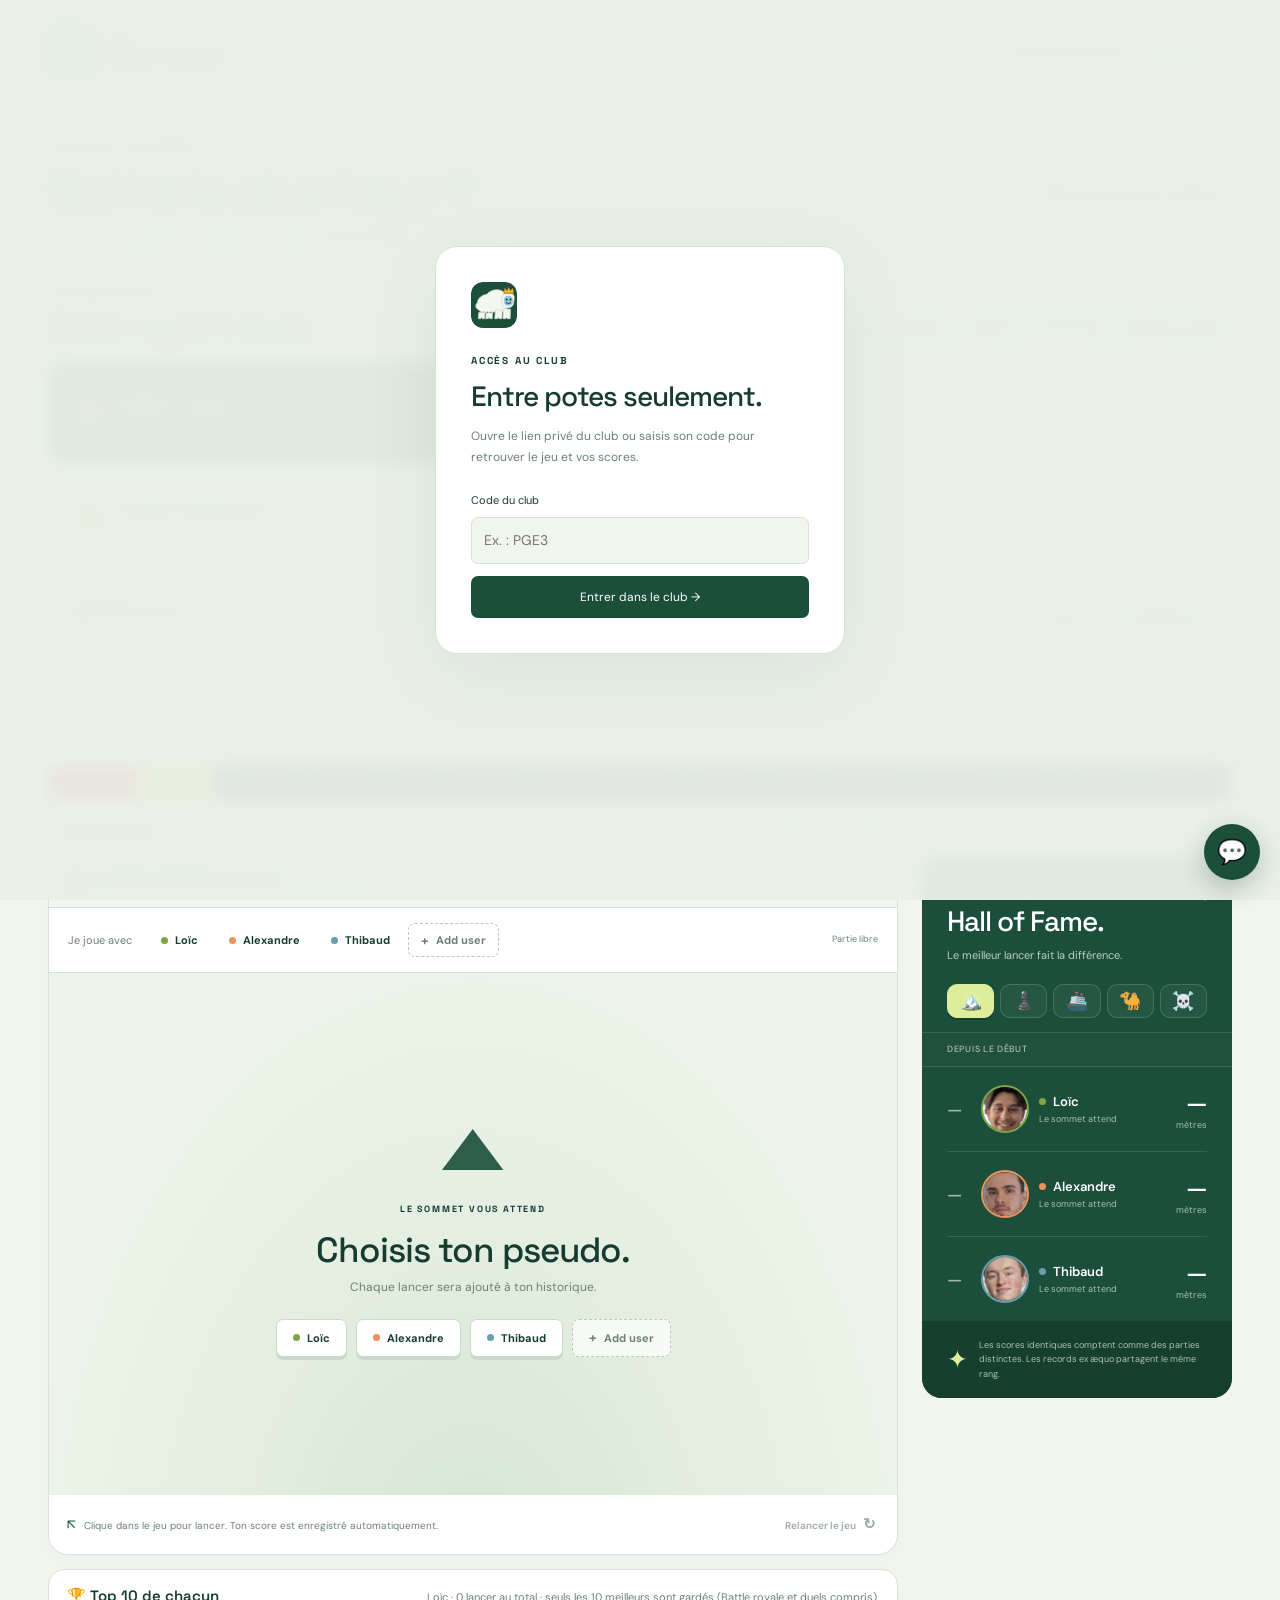
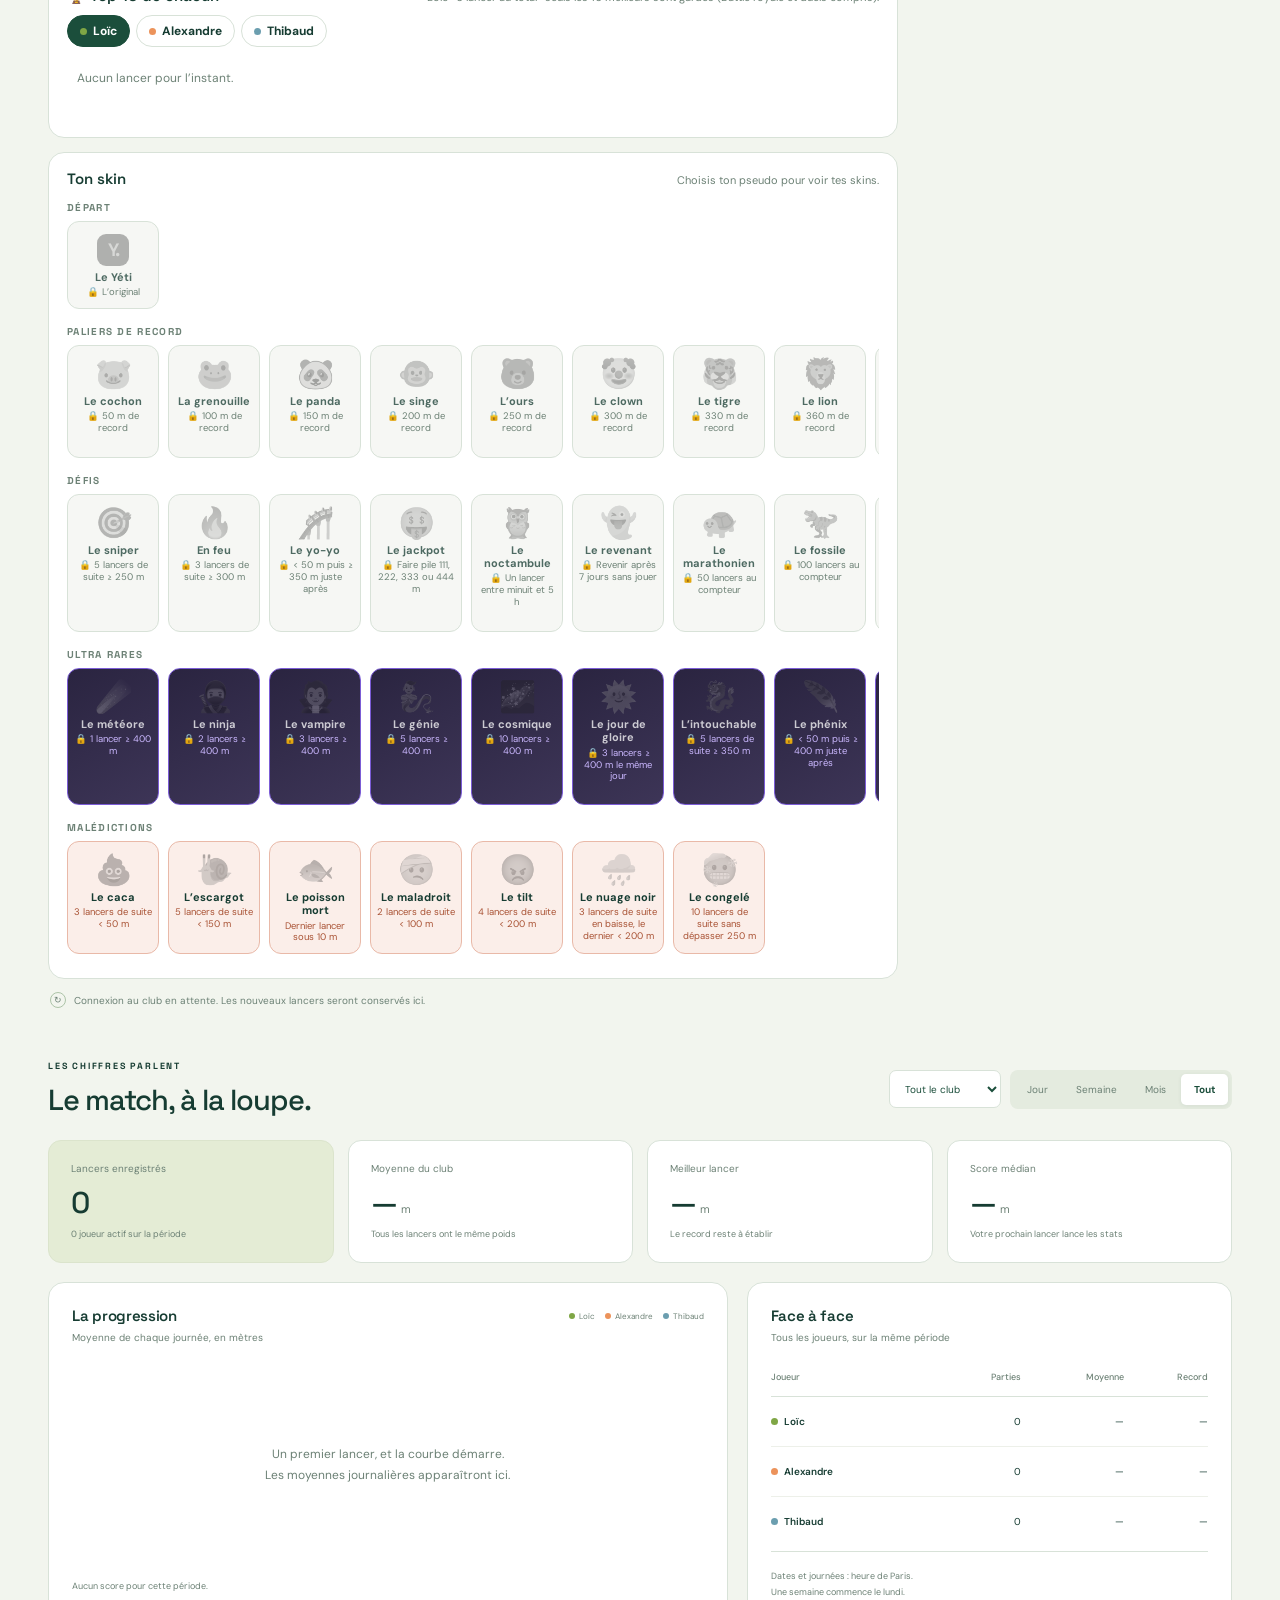
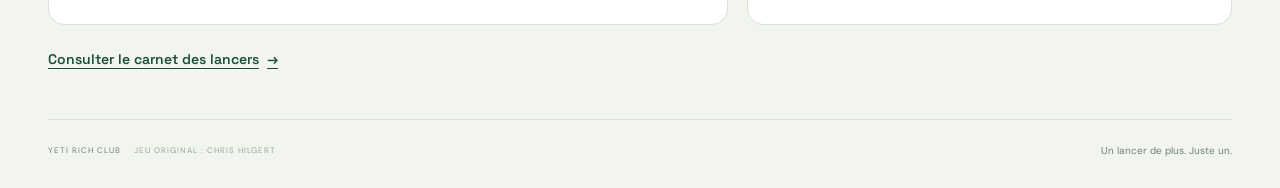
==== index.html @ ecbc65e6 "Version 83 : Skull King, la table ne se redessine plus en boucle (décors des cartes spéciales stable" ====
<!doctype html>
<html lang="fr">
<head>
  <meta charset="utf-8">
  <meta name="viewport" content="width=device-width, initial-scale=1">
  <meta name="theme-color" content="#eef4ef">
  <title>Yeti rich club</title>
  <link rel="icon" type="image/svg+xml" href="favicon.svg">
  <link rel="manifest" href="manifest.webmanifest">
  <link rel="apple-touch-icon" href="apple-touch-icon.png">
  <meta name="apple-mobile-web-app-capable" content="yes">
  <meta name="mobile-web-app-capable" content="yes">
  <meta name="apple-mobile-web-app-status-bar-style" content="default">
  <meta name="apple-mobile-web-app-title" content="Yeti rich club">
  <link rel="stylesheet" href="styles.css?v=20261116-83">
  <link rel="stylesheet" href="chess-pieces.css?v=1">
  <script>window.RufflePlayer = window.RufflePlayer || {}; window.RufflePlayer.config = {autoplay:"on",unmuteOverlay:"visible",backgroundColor:"#c9e8f7",contextMenu:"off",warnOnUnsupportedContent:false};</script>
  <script src="ruffle/ruffle.js" defer></script>
  <script src="config.js?v=20261116-83" defer></script>
  <script src="data-client.js?v=20261116-83" defer></script>
  <script src="costumes.js?v=20261116-83" defer></script>
  <script src="skins.js?v=20261116-83" defer></script>
  <script src="chess-engine.js?v=1" defer></script>
  <script src="games.js?v=20261116-83" defer></script>
  <script src="camels.js?v=20261116-83" defer></script>
  <script src="skull-icons.js?v=20261116-83" defer></script>
  <script src="skull-art.js?v=20261116-83" defer></script>
  <script src="skull-fx.js?v=20261116-83" defer></script>
  <script src="skull.js?v=20261116-83" defer></script>
  <script src="app.js?v=20261116-83" defer></script>
</head>
<body>
  <div class="page-shell">
    <header class="masthead">
      <a class="brand" href="./" aria-label="Yeti rich club, accueil"><span class="brand-mark brand-logo" aria-hidden="true"><svg class="yeti-logo" aria-hidden="true" focusable="false" xmlns="http://www.w3.org/2000/svg" viewBox="0 0 64 64"><rect width="64" height="64" rx="16" fill="#1b4e3b"/><g fill="#f4f7ee" stroke="#c9d6c2" stroke-width="1" stroke-linejoin="round"><path d="M11 42l-1 9h3.5l1-2 1 2h3.5l.5-9z"/><path d="M21 43l-.5 8h3.5l1-2 1 2h3.5l.5-8z"/><path d="M8 37c-2-2-2-6 1-8 0-6 6-11 13-12 5-6 15-8 22-4 6 2 9 7 8 13l-4 15-2 2-2-2-2 2-2-2-2 2-2-2-2 2-2-2-2 2-2-2-3 2-2-2-3 2-2-2-3 1z"/><path d="M34 39l-1 12h4l1-2 1 2h4l.5-12z"/><path d="M45 37l-.5 14h4l1-2 1 2h4l.5-13z"/></g><g fill="#f4f7ee" stroke="#c9d6c2" stroke-width="1"><path d="M43 24c0-6 4-10 9-10 6 0 9 5 8 10l-1 7c-1 3-4 5-8 5s-7-2-8-5z"/></g><path fill="#8fc4dc" d="M46 24c0-3 3-5 6-5s6 2 6 5v4c0 3-3 5-6 5s-6-2-6-5z"/><circle cx="49.6" cy="24.2" r="1.4" fill="#163c32"/><circle cx="55" cy="24.2" r="1.4" fill="#163c32"/><path d="M49 29q3 2.2 6.3 0" fill="none" stroke="#163c32" stroke-width="1.3" stroke-linecap="round"/><path fill="#f4c542" stroke="#9a6b00" stroke-width=".8" stroke-linejoin="round" d="M45.5 15.5l1.5-7 3.2 4 2.3-5.5 2.3 5.5 3.2-4 1.5 7z"/><circle cx="52.5" cy="6.6" r="1.1" fill="#e30613"/><path d="M45.8 15.5h12.4" stroke="#9a6b00" stroke-width=".8"/></svg></span><span>YETI <strong>RICH CLUB</strong></span></a>
      <div class="app-actions"><button type="button" id="install-app" class="app-button" hidden>📲 Installer l’appli</button><button type="button" id="notif-btn" class="app-button" hidden>🔔 Activer les notifs</button></div><button type="button" id="share-link" class="text-button">Copier le lien du club ↗</button><div id="connection" class="connection" role="status"><span class="status-dot"></span><span id="connection-text">Connexion au club…</span></div>
    </header>

    <div class="intro"><div><p class="eyebrow">LES POTES. UN SOMMET.</p><h1>Qui ira le plus <em>haut ?</em></h1><p class="intro-text">Le même jeu, vos records, et quelques comptes à régler.</p></div><div class="club-tag"><span aria-hidden="true">✳</span> <b id="club-names">Loïc · Alexandre · Thibaud</b></div></div>

    <main>
      <div class="crack-alert" id="crack-alert" hidden role="alert"><span class="warn-sign" aria-hidden="true">!</span><div><strong>ATTENTION GROS CRACK</strong><span id="crack-alert-text"></span></div><span class="warn-sign" aria-hidden="true">!</span></div>
<section class="compet" id="compet" aria-labelledby="compet-title">
        <div class="compet-heading"><div><p class="eyebrow">LES COMPÉTITIONS</p><h2 id="compet-title">Battle royale &amp; duels.</h2></div><p class="compet-rules">Une session officielle par jour : 10 lancers, ta moyenne fait foi. Chaque jour rapporte des points selon ton rang (10, 8, 6, 5, 4, 3, 2, 1) pour le classement du mois.</p></div>
        <div class="resume-bar" id="resume-bar" hidden role="region" aria-label="Tes parties en cours"></div>
        <div class="compet-tabs" role="tablist"><button type="button" class="compet-tab active" role="tab" data-tab="br" aria-selected="true"><span class="ct-ico">🏟️</span><span><b>Battle royale</b><small id="ct-br-sub">Session du jour · 10 lancers</small></span></button><button type="button" class="compet-tab" role="tab" data-tab="duel" aria-selected="false"><span class="ct-ico">⚔️</span><span><b>Duels 1v1</b><small id="ct-duel-sub"><span class="ct-logos" aria-label="Yéti, échecs, bataille navale"><i title="Yéti">🏔️</i><i title="Échecs">♟️</i><i title="Bataille navale">🚢</i></span></small></span><i class="ct-badge" id="ct-duel-badge" hidden></i></button><button type="button" class="compet-tab" role="tab" data-tab="camel" aria-selected="false"><span class="ct-ico">🐪</span><span><b>Petits chameaux</b><small>Jusqu’à 4, avec des dés</small></span><i class="ct-badge" id="ct-camel-badge" hidden></i></button><button type="button" class="compet-tab" role="tab" data-tab="skull" aria-selected="false"><span class="ct-ico">☠️</span><span><b>Skull King</b><small>Jeu de plis, 2 à 9</small></span><i class="ct-badge" id="ct-skull-badge" hidden></i></button></div>
        <div class="compet-grid">
          <article class="br-card compet-panel" data-panel="br"><div class="card-title"><div><h3>🏟️ Battle royale</h3><p id="br-date"></p></div><div class="br-tabs" id="br-tabs"><button type="button" data-br="day" class="active">Aujourd’hui</button><button type="button" data-br="month">Ce mois-ci</button></div></div>
            <div class="br-me" id="br-me"></div><div class="br-table" id="br-table"></div></article>
          <article class="duel-card compet-panel" data-panel="duel" hidden><div class="card-title"><div><h3>⚔️ Duels 1v1</h3><p id="duel-desc">Yéti, échecs ou bataille navale : choisis ton jeu.</p></div></div>
            <form class="duel-new" id="duel-new"><p class="duel-pick-label">Choisis le jeu :</p><div class="duel-games" id="duel-games" role="radiogroup" aria-label="Jeu"><button type="button" class="duel-game on" data-game="yeti" role="radio" aria-checked="true"><span>🏔️</span><b>Yéti</b><small>5 lancers chacun</small></button><button type="button" class="duel-game" data-game="chess" role="radio" aria-checked="false"><span>♟️</span><b>Échecs</b><small>Partie complète</small></button><button type="button" class="duel-game" data-game="naval" role="radio" aria-checked="false"><span>🚢</span><b>Bataille navale</b><small>Coule ses 5 bateaux</small></button></div><p class="duel-pick-label">Choisis ton adversaire :</p><div class="duel-pick" id="duel-pick" role="radiogroup" aria-label="Adversaire"></div><button type="submit" id="duel-go" disabled>Choisis un adversaire</button></form>
            <div class="duel-list" id="duel-list"></div></article>
          <article class="duel-card camel-card compet-panel" data-panel="camel" hidden><div class="card-title"><div><h3>🐪 Petits chameaux</h3><p>Les petits chevaux à 4 : 6 pour sortir, on mange en tombant pile, l’escalier de 1 à 6. Les places libres sont jouées par l’ordi.</p></div></div>
            <div class="camel-panel" id="camel-panel"></div></article>
          <article class="duel-card skull-card compet-panel" data-panel="skull" hidden><div class="card-title"><div><h3>☠️ Skull King</h3><p>Le jeu de plis à paris, de 2 à 9 joueurs. Parie le nombre de plis que tu vas gagner, pile poil.</p></div></div>
            <div class="camel-panel" id="skull-panel"></div></article>
        </div>
      </section>
      <section class="news-ticker" aria-label="Les actus du club"><div class="ticker-label"><span class="ticker-live">EN DIRECT</span><span class="ticker-channel">YÉTI INFO</span></div><div class="ticker-viewport"><div class="ticker-track" id="ticker-track"><span class="ticker-item">Les scores arrivent…</span></div></div></section>
      <section class="play-layout" aria-label="Le jeu et le classement">
        <div class="game-column">
          <div class="section-top"><h2><span class="live-dot"></span> À toi de jouer</h2><span class="original-badge">YETISPORTS · SEAL BOUNCE</span></div>
          <div class="game-card">
            <div class="mode-banner" id="mode-banner" role="status"></div><div class="player-bar"><span class="player-label">Je joue avec</span><div class="profiles" id="profiles" aria-label="Choisir son joueur"></div><span class="round-tag" id="round-tag">Prêt pour le lancer</span><button type="button" class="admin-open" id="admin-open" hidden>🛡️ Admin</button><button type="button" class="admin-open mod-open" id="mod-open" hidden>🚨 Modo</button></div>
            <div class="game-stage" id="game-stage"><div class="mode-chip" id="mode-chip" hidden></div><button type="button" class="fs-close" id="fs-close" hidden aria-label="Quitter le plein écran">✕</button><div class="fs-rotate" id="fs-rotate" aria-hidden="true"><span>📱↻</span>Tourne ton téléphone pour jouer en grand</div>
              <div id="game-container"></div>
              <div class="game-cover" id="game-cover"><div class="cover-mountain" aria-hidden="true">▲</div><span class="eyebrow">LE SOMMET VOUS ATTEND</span><h2>Choisis ton pseudo.</h2><p>Chaque lancer sera ajouté à ton historique.</p><p class="cover-hint-mobile">Touche ton prénom juste au-dessus ↑</p><div class="cover-profiles" id="cover-profiles"></div></div>
              <div id="game-loading" class="game-loading" hidden><span class="spinner"></span><p>Le Yéti s’échauffe…</p></div>
            </div>
            <div class="board-stage" id="board-stage" hidden></div>
            <div class="game-footer"><p><span aria-hidden="true">↖</span> <span class="hint-desktop">Clique dans le jeu pour lancer.</span><span class="hint-phone">Touche le jeu pour lancer.</span> Ton score est enregistré automatiquement.</p><div class="game-actions"><button type="button" id="fullscreen-game" class="fs-button" hidden>⛶ Plein écran</button><button type="button" id="restart-game" class="text-button" disabled>Relancer le jeu <span aria-hidden="true">↻</span></button></div></div>
          </div>
          <section class="top-card" aria-labelledby="top-title"><div class="top-head"><h3 id="top-title">🏆 Top 10 de chacun</h3><p id="top-sub">Les 10 meilleurs lancers de chaque joueur, Battle royale et duels compris.</p></div><div class="top-tabs" id="top-tabs" role="tablist" aria-label="Choisir un joueur"></div><ol class="top-list" id="top-list"></ol></section>
          <section class="skin-bar" aria-labelledby="skin-title"><div class="skin-head"><h3 id="skin-title">Ton skin</h3><p id="skin-hint">Choisis ton pseudo pour voir tes skins.</p></div><div class="skin-curse" id="skin-curse" hidden role="status"></div><div class="skins" id="skins"></div></section><div class="save-strip" role="status" aria-live="polite"><span id="save-icon" aria-hidden="true">✓</span><p id="save-status">Une ligne dans l’historique pour chaque lancer terminé.</p></div>
          <div class="last-result" id="last-result" hidden><div><p class="eyebrow" id="last-result-name">DERNIER LANCER</p><strong id="last-result-score">—</strong><span>mètres</span></div><p id="last-result-detail"></p></div>
        </div>

        <aside class="leaderboard-card" aria-labelledby="leaderboard-title"><div class="board-heading"><span class="eyebrow">LES HOSTILITÉS</span><span class="tiny-symbol" aria-hidden="true">↗</span><h2 id="leaderboard-title">Hall of Fame.</h2><p id="board-sub">Le meilleur lancer fait la différence.</p></div><div class="lb-tabs" id="lb-tabs" role="tablist" aria-label="Choisir le jeu"><button type="button" class="active" data-lb="yeti" title="Yéti">🏔️</button><button type="button" data-lb="chess" title="Échecs">♟️</button><button type="button" data-lb="naval" title="Bataille navale">🚢</button><button type="button" data-lb="camel" title="Petits chameaux">🐪</button><button type="button" data-lb="skull" title="Skull King">☠️</button></div><div class="board-period" id="board-period">Depuis le début</div><div class="lb-sort" id="lb-sort" hidden></div><div class="lb-highlights" id="lb-highlights" hidden></div><div id="leaderboard" class="leaderboard"></div><details class="lb-history" id="lb-history" hidden><summary>Dernières parties</summary><div id="lb-history-list"></div></details><div class="board-bottom"><span aria-hidden="true">✦</span><p id="board-note">Les scores identiques comptent comme des parties distinctes. Les records ex æquo partagent le même rang.</p></div></aside>
      </section>

      <section class="analytics" aria-labelledby="analytics-title">
        <div class="analytics-heading"><div><p class="eyebrow">LES CHIFFRES PARLENT</p><h2 id="analytics-title">Le match, à la loupe.</h2></div><div class="filters"><label class="analysis-player-label"><span class="sr-only">Joueur à analyser</span><select id="analysis-player"><option value="all">Tout le club</option><option value="1">Loïc</option><option value="2">Alexandre</option><option value="3">Thibaud</option></select></label><div class="period-buttons" id="period-buttons" aria-label="Période d’analyse"><button type="button" data-period="day">Jour</button><button type="button" data-period="week">Semaine</button><button type="button" data-period="month">Mois</button><button type="button" data-period="all" class="active" aria-pressed="true">Tout</button></div><label class="date-control" id="date-control" hidden><span class="sr-only">Date de référence</span><input type="date" id="reference-date"></label></div></div>
        <div class="metrics" id="metrics"></div>
        <div class="analysis-grid"><article class="chart-card"><div class="card-title"><div><h3>La progression</h3><p>Moyenne de chaque journée, en mètres</p></div><div class="chart-legend" id="chart-legend"></div></div><div class="chart-wrap" id="trend-chart"></div><p class="chart-note" id="chart-note"></p></article><article class="detail-card"><div class="card-title"><div><h3>Face à face</h3><p>Tous les joueurs, sur la même période</p></div></div><div class="comparison-table-wrap"><table class="comparison-table"><thead><tr><th>Joueur</th><th>Parties</th><th>Moyenne</th><th>Record</th></tr></thead><tbody id="comparison-body"></tbody></table></div><div class="detail-footnote">Dates et journées : heure de Paris.<br>Une semaine commence le lundi.</div></article></div>

        <button type="button" class="history-toggle" id="history-toggle" aria-expanded="false" aria-controls="history-card">Consulter le carnet des lancers <span aria-hidden="true">→</span></button><article class="history-card" id="history-card" hidden><div class="card-title history-heading"><div><h3>Le carnet des lancers</h3><p id="history-description">Les dernières parties du club</p></div><label class="history-select-label"><span>Joueur</span><select id="history-player"><option value="all">Tout le club</option><option value="1">Loïc</option><option value="2">Alexandre</option><option value="3">Thibaud</option></select></label></div><div class="history-table-wrap"><table class="history-table"><thead><tr><th>Date & heure</th><th>Joueur</th><th>Score</th><th>Enregistrement</th></tr></thead><tbody id="history-body"></tbody></table></div><button type="button" class="load-more" id="load-more" hidden>Afficher 30 lancers de plus</button></article>
      </section>
    </main>
    <footer class="page-footer"><span>YETI RICH CLUB <strong>JEU ORIGINAL : CHRIS HILGERT</strong></span><p>Un lancer de plus. Juste un.</p></footer>
  </div>
  <div class="access-overlay" id="access-overlay" hidden><form id="access-form" class="access-card"><span class="brand-mark brand-logo" aria-hidden="true"><svg class="yeti-logo" aria-hidden="true" focusable="false" xmlns="http://www.w3.org/2000/svg" viewBox="0 0 64 64"><rect width="64" height="64" rx="16" fill="#1b4e3b"/><g fill="#f4f7ee" stroke="#c9d6c2" stroke-width="1" stroke-linejoin="round"><path d="M11 42l-1 9h3.5l1-2 1 2h3.5l.5-9z"/><path d="M21 43l-.5 8h3.5l1-2 1 2h3.5l.5-8z"/><path d="M8 37c-2-2-2-6 1-8 0-6 6-11 13-12 5-6 15-8 22-4 6 2 9 7 8 13l-4 15-2 2-2-2-2 2-2-2-2 2-2-2-2 2-2-2-2 2-2-2-3 2-2-2-3 2-2-2-3 1z"/><path d="M34 39l-1 12h4l1-2 1 2h4l.5-12z"/><path d="M45 37l-.5 14h4l1-2 1 2h4l.5-13z"/></g><g fill="#f4f7ee" stroke="#c9d6c2" stroke-width="1"><path d="M43 24c0-6 4-10 9-10 6 0 9 5 8 10l-1 7c-1 3-4 5-8 5s-7-2-8-5z"/></g><path fill="#8fc4dc" d="M46 24c0-3 3-5 6-5s6 2 6 5v4c0 3-3 5-6 5s-6-2-6-5z"/><circle cx="49.6" cy="24.2" r="1.4" fill="#163c32"/><circle cx="55" cy="24.2" r="1.4" fill="#163c32"/><path d="M49 29q3 2.2 6.3 0" fill="none" stroke="#163c32" stroke-width="1.3" stroke-linecap="round"/><path fill="#f4c542" stroke="#9a6b00" stroke-width=".8" stroke-linejoin="round" d="M45.5 15.5l1.5-7 3.2 4 2.3-5.5 2.3 5.5 3.2-4 1.5 7z"/><circle cx="52.5" cy="6.6" r="1.1" fill="#e30613"/><path d="M45.8 15.5h12.4" stroke="#9a6b00" stroke-width=".8"/></svg></span><p class="eyebrow">ACCÈS AU CLUB</p><h2>Entre potes seulement.</h2><p>Ouvre le lien privé du club ou saisis son code pour retrouver le jeu et vos scores.</p><label for="club-code">Code du club</label><input id="club-code" type="text" placeholder="Ex. : PGE3" autocomplete="off" required><button class="primary-button" type="submit">Entrer dans le club →</button><p id="access-error" role="alert"></p></form></div>
  <div class="toast" id="toast" role="status" aria-live="polite" hidden></div>
  <div class="access-overlay" id="pin-overlay" hidden><form id="pin-form" class="access-card" role="dialog" aria-modal="true" aria-labelledby="pin-title"><span class="brand-mark" aria-hidden="true">🔒</span><p class="eyebrow" id="pin-eyebrow">CONNEXION</p><h2 id="pin-title">Mot de passe</h2><p id="pin-text"></p><input id="pin-user" type="text" autocomplete="username" hidden><label for="pin-input">Mot de passe</label><input id="pin-input" type="password" maxlength="64" autocomplete="current-password" required><div id="pin-confirm-wrap" hidden><label for="pin-confirm">Confirme le mot de passe</label><input id="pin-confirm" type="password" maxlength="64" autocomplete="new-password"></div><button class="primary-button" id="pin-submit" type="submit">Entrer →</button><button class="text-button add-player-cancel" id="pin-cancel" type="button">Choisir un autre joueur</button><p id="pin-error" role="alert"></p></form></div>
  <div class="access-overlay" id="ban-overlay" hidden><div class="access-card" role="alertdialog" aria-modal="true" aria-labelledby="ban-title"><span class="brand-mark" aria-hidden="true">⛔</span><p class="eyebrow">VIRÉ PAR L’ADMIN</p><h2 id="ban-title">Pause forcée.</h2><p id="ban-text"></p><button class="primary-button" id="ban-ok" type="button">OK</button></div></div>
  <div class="access-overlay" id="install-overlay" hidden><div class="access-card install-card" role="dialog" aria-modal="true" aria-labelledby="install-title"><span class="brand-mark brand-logo" aria-hidden="true"><img src="icon-192.png" alt="" width="46" height="46"></span><p class="eyebrow">APPLI YETI RICH CLUB</p><h2 id="install-title">Installe l’appli.</h2><div id="install-steps"></div><button class="primary-button" id="install-close" type="button">OK</button></div></div>
  <div class="access-overlay" id="admin-overlay" hidden><div class="access-card admin-card" role="dialog" aria-modal="true" aria-labelledby="admin-title"><span class="brand-mark" aria-hidden="true">🛡️</span><p class="eyebrow">ADMIN</p><h2 id="admin-title">Virer quelqu’un.</h2><p>Le joueur banni est déconnecté tout de suite : plus de jeu ni de chat pendant la durée choisie.</p><div class="admin-list" id="admin-list"></div><p id="admin-error" role="alert"></p><button class="text-button add-player-cancel" id="admin-close" type="button">Fermer</button></div></div>
  <div class="access-overlay" id="add-player-overlay" hidden><form id="add-player-form" class="access-card" role="dialog" aria-modal="true" aria-labelledby="add-player-title"><span class="brand-mark" aria-hidden="true">+</span><p class="eyebrow">NOUVEAU JOUEUR</p><h2 id="add-player-title">Un pote de plus.</h2><p>Son prénom apparaîtra à côté des autres, avec son propre classement et son historique.</p><label for="new-player-name">Prénom</label><input id="new-player-name" type="text" maxlength="24" autocomplete="off" required><button class="primary-button" id="add-player-submit" type="submit">Ajouter au club →</button><button class="text-button add-player-cancel" id="add-player-cancel" type="button">Annuler</button><p id="add-player-error" role="alert"></p></form></div>
  <div class="chat-peek" id="chat-peek" hidden role="status"></div>
  <button type="button" class="chat-fab" id="chat-fab" aria-controls="chat-panel" aria-expanded="false" aria-label="Ouvrir le chat">💬<span class="chat-badge" id="chat-badge" hidden>0</span></button>
  <section class="chat-panel" id="chat-panel" hidden aria-label="Chat du club"><header class="chat-head"><div><strong>Le chat du club</strong><span id="chat-sub">Tout le club voit tes messages</span></div><div class="chat-head-actions"><button type="button" class="chat-close chat-clear-btn" id="chat-clear" hidden aria-label="Vider le chat pour tout le monde" title="Vider le chat maintenant (admin)">🧹</button><button type="button" class="chat-close chat-wide-btn" id="chat-wide" aria-label="Agrandir le chat" title="Agrandir le chat (moitié d’écran)">⤢</button><button type="button" class="chat-close" id="chat-close" aria-label="Fermer le chat">✕</button></div></header><div class="chat-list" id="chat-list" aria-live="polite"><p class="chat-empty">Pas encore de message. Lance les hostilités.</p></div><div class="chat-mention" id="chat-mention" hidden role="listbox" aria-label="Taguer un joueur"></div><div class="chat-picker" id="chat-picker" hidden><div class="gif-search"><input id="gif-q" type="search" placeholder="Chercher un GIF…" autocomplete="off" enterkeyhint="search" aria-label="Chercher un GIF"></div><div class="chat-picker-grid gifs" id="chat-picker-grid"></div><div class="gif-foot"><button type="button" id="gif-more" hidden>Plus de GIFs</button><span class="giphy-by">Powered by <b>GIPHY</b></span></div></div><form class="chat-form" id="chat-form"><button type="button" class="chat-pick-btn" id="chat-pick" aria-label="Envoyer un GIF" aria-expanded="false" disabled>GIF</button><button type="button" class="chat-pick-btn chat-pop-btn" id="chat-pop" aria-label="Envoyer un message plein écran à quelqu’un" title="Message écran : un message avec un GIF qui s’affiche en grand sur l’écran de quelqu’un (3 par quart d’heure)" disabled>💥</button><input id="chat-input" type="text" maxlength="280" autocomplete="off" placeholder="Choisis ton pseudo pour écrire" disabled><button type="submit" id="chat-send" disabled aria-label="Envoyer">➤</button></form></section>
  <canvas class="confetti" id="confetti" hidden aria-hidden="true"></canvas>
  <div class="party" id="party" hidden role="alert"><div class="party-card"><span class="party-eyebrow">🎉 NOUVEAU RECORD ABSOLU 🎉</span><strong id="party-name"></strong><span class="party-score" id="party-score"></span><span class="party-prev" id="party-prev"></span></div></div>
  <div class="duel-invite" id="duel-invite" hidden role="dialog" aria-modal="true" aria-labelledby="di-title"><div class="di-card"><div class="di-vs" id="di-vs"></div><p class="di-eyebrow">⚔️ DÉFI EN DUEL</p><h2 id="di-title"></h2><p class="di-text" id="di-text">5 lancers chacun, la meilleure moyenne gagne.</p><div class="di-actions"><button type="button" class="di-no" id="di-no">Refuser</button><button type="button" class="di-yes" id="di-yes">Accepter</button></div></div></div>
</body>
</html>
---- styles.css ----
@import url('https://fonts.googleapis.com/css2?family=DM+Sans:wght@400;500;600;700&family=Space+Grotesk:wght@400;500;600;700&display=swap');
:root{--paper:#f2f5ee;--ink:#163c32;--muted:#6c8175;--line:#d8e2d8;--green:#1b4e3b;--lime:#dded9b;--orange:#f08b50;--white:#fff;--radius:20px;--font:'DM Sans',Arial,sans-serif;--display:'Space Grotesk',Arial,sans-serif}*{box-sizing:border-box}body{margin:0;background:var(--paper);color:var(--ink);font-family:var(--font);font-size:14px;line-height:1.5}button,input,select{font:inherit}button,a,input,select{-webkit-tap-highlight-color:transparent}button{cursor:pointer}button:disabled{cursor:default;opacity:.42}button:focus-visible,a:focus-visible,input:focus-visible,select:focus-visible{outline:3px solid var(--orange);outline-offset:4px}button{color:inherit}a{color:inherit;text-decoration:none}[hidden]{display:none!important}.page-shell{width:min(1440px,100%);margin:auto;padding:0 48px}.masthead{height:100px;display:flex;align-items:center;justify-content:space-between;border-bottom:1px solid var(--line)}.brand{display:flex;align-items:center;gap:13px;font-family:var(--display);font-size:12px;letter-spacing:1.4px}.brand strong{display:block;font-size:20px;letter-spacing:2px;line-height:1.15}.brand-mark{display:grid;place-items:center;background:var(--green);width:46px;height:46px;border-radius:12px;color:var(--lime);font:700 29px var(--display);letter-spacing:-3px;padding-right:4px}.connection{display:flex;align-items:center;gap:8px;color:var(--muted);font-size:12px}.status-dot,.live-dot{height:7px;width:7px;display:inline-block;border-radius:50%;background:#97a898;flex-shrink:0}.connection.connected .status-dot{background:#4a9c68;box-shadow:0 0 0 3px #4a9c6814}.connection.offline .status-dot{background:var(--orange)}.intro{display:flex;align-items:center;justify-content:space-between;padding:39px 0 37px}.eyebrow{font-size:10px;letter-spacing:1.8px;font-weight:700;margin:0 0 10px;font-family:var(--display)}h1,h2,h3,p{margin-top:0}h1{font:500 clamp(31px,3.8vw,52px)/1.1 var(--display);letter-spacing:-2px;margin:0 0 11px}h1 em{font-style:normal;position:relative}h1 em:after{position:absolute;bottom:-5px;left:0;right:0;height:4px;background:var(--orange);border-radius:50%;content:'';transform:rotate(-2deg)}.intro-text{color:var(--muted);font-size:14px;margin:0}.club-tag{display:flex;align-items:center;gap:10px;border:1px solid var(--line);padding:12px 16px;border-radius:30px;font-size:11px;font-weight:600}.club-tag>span{font-size:20px;line-height:1;color:var(--green)}.play-layout{display:grid;grid-template-columns:minmax(0,1fr) 310px;gap:24px;align-items:start}.section-top{display:flex;align-items:center;justify-content:space-between;margin:0 0 12px;height:25px}.section-top h2{font:600 14px var(--display);margin:0;display:flex;align-items:center;gap:8px}.live-dot{background:var(--orange)}.original-badge{font-size:9px;color:var(--muted);letter-spacing:1px}.game-card{background:white;border:1px solid var(--line);border-radius:var(--radius);overflow:hidden;box-shadow:0 7px 24px #163c3204}.player-bar{min-height:65px;padding:13px 19px;display:flex;align-items:center;gap:16px;border-bottom:1px solid var(--line)}.player-label{font-size:11px;color:var(--muted);white-space:nowrap}.profiles{display:flex;gap:5px}.profile-button{border:1px solid transparent;border-radius:7px;background:none;padding:8px 12px;font-size:11px;font-weight:700;display:flex;align-items:center;gap:7px}.profile-button:hover{background:var(--paper)}.profile-button.active{border-color:#dbe7cd;background:#edf4de}.player-dot{height:7px;width:7px;display:inline-block;border-radius:50%;flex-shrink:0}.round-tag{margin-left:auto;font-size:9px;color:var(--muted);white-space:nowrap}.game-stage{position:relative;aspect-ratio:500/308;background:#c9e8f7;overflow:hidden}#game-container,#game-container>ruffle-player{display:block;width:100%;height:100%}.game-cover{position:absolute;inset:0;display:flex;flex-direction:column;align-items:center;justify-content:center;background:radial-gradient(ellipse at 50% 120%,#d4e6d3 0,#e5efe2 45%,#edf3e8 75%);text-align:center;padding:24px}.game-cover h2{font:500 clamp(22px,3vw,35px) var(--display);letter-spacing:-1px;margin:0 0 6px}.game-cover>p{font-size:12px;color:var(--muted);margin:0 0 23px}.game-cover .eyebrow{font-size:9px;margin:0 0 11px}.cover-mountain{font:70px/1 var(--display);color:var(--green);margin-bottom:22px;transform:scaleX(1.5);opacity:.9}.cover-profiles{display:flex;gap:9px}.cover-profiles .profile-button{background:white;border:1px solid #cbd9ca;box-shadow:0 3px 0 #cbd9ca;padding:10px 16px}.cover-profiles .profile-button:hover{transform:translateY(-2px)}.game-loading{position:absolute;inset:0;display:flex;flex-direction:column;justify-content:center;align-items:center;background:#e8f1e6;gap:15px}.game-loading p{font-size:12px}.spinner{width:24px;height:24px;border:2px solid #c2d3bf;border-top-color:var(--green);border-radius:50%;animation:spin .8s linear infinite}@keyframes spin{to{transform:rotate(360deg)}}.game-footer{display:flex;align-items:center;justify-content:space-between;gap:15px;padding:15px 18px}.game-footer p{font-size:10px;color:var(--muted);margin:0}.game-footer p>span{font-size:14px;margin-right:5px;color:var(--green)}.text-button{background:none;border:0;white-space:nowrap;font-size:10px;font-weight:600;padding:3px}.text-button>span{font-size:15px;padding-left:5px}.save-strip{display:flex;align-items:center;gap:8px;padding:12px 2px;color:var(--muted);font-size:10px;min-height:42px}.save-strip p{margin:0}.save-strip>span{display:grid;place-items:center;width:16px;height:16px;border:1px solid #adc4a8;border-radius:50%;font-size:9px}.last-result{margin-top:6px;background:#e8eddd;border-radius:13px;padding:14px 18px;display:flex;align-items:center;justify-content:space-between;gap:15px}.last-result .eyebrow{font-size:8px;letter-spacing:1.2px;margin-bottom:3px}.last-result strong{font:600 27px var(--display);letter-spacing:-1px;margin-right:7px}.last-result span{font-size:10px;color:var(--muted)}.last-result>p{margin:0;font-size:11px;max-width:210px;text-align:right}.leaderboard-card{margin-top:37px;background:var(--green);border-radius:var(--radius);color:white;overflow:hidden;min-height:475px}.board-heading{padding:27px 25px 20px;position:relative}.board-heading .eyebrow{color:#c2d397;font-size:9px;margin-bottom:13px}.tiny-symbol{position:absolute;right:25px;top:25px;color:var(--lime);font-size:26px;line-height:1}.board-heading h2{font:500 28px var(--display);letter-spacing:-1px;margin-bottom:8px}.board-heading p{font-size:11px;color:#bccfc0;margin:0}.board-period{font-size:9px;letter-spacing:.7px;text-transform:uppercase;color:#c3d3bf;border-bottom:1px solid #ffffff1f;border-top:1px solid #ffffff1f;padding:10px 25px;background:#ffffff04}.leaderboard{padding:0 25px}.ranking-row{padding:20px 0;border-bottom:1px solid #ffffff1f;display:grid;grid-template-columns:25px minmax(0,1fr) auto;gap:9px;align-items:center}.ranking-row:last-child{border:0}.rank-number{font:500 17px var(--display);color:#9fbaa6}.ranking-row.leader .rank-number{color:var(--lime)}.ranking-name{font-size:13px;font-weight:600;margin-bottom:3px;display:flex;align-items:center;gap:7px}.ranking-sub{font-size:9px;color:#a7c0af}.ranking-score{text-align:right;font:500 24px var(--display);letter-spacing:-1px}.ranking-score small{font:400 9px var(--font);letter-spacing:0;color:#a7c0af;display:block;margin-top:1px}.ranking-row.leader .ranking-score{color:var(--lime)}.board-bottom{background:#163f30;padding:17px 25px;display:flex;gap:11px;align-items:center}.board-bottom>span{color:var(--lime);font-size:25px;flex-shrink:0}.board-bottom p{font-size:9px;line-height:1.6;color:#aac2b1;margin:0}.analytics{margin:39px 0 45px}.analytics-heading{display:flex;align-items:center;justify-content:space-between;gap:20px;margin-bottom:22px}.analytics-heading .eyebrow{font-size:9px;margin-bottom:7px}.analytics-heading h2{font:500 29px var(--display);letter-spacing:-1px;margin:0}.filters{display:flex;align-items:center;gap:9px;flex-wrap:wrap;justify-content:flex-end}.period-buttons{display:flex;background:#e4ebdf;border-radius:8px;padding:4px;gap:2px}.period-buttons button{background:none;border:0;border-radius:5px;font-size:10px;padding:8px 13px;color:var(--muted)}.period-buttons button.active{background:white;box-shadow:0 1px 4px #163c3212;color:var(--green);font-weight:700}.date-control input{background:white;border:1px solid var(--line);border-radius:7px;padding:9px;font-size:10px;color:var(--green);height:38px}.metrics{display:grid;grid-template-columns:repeat(4,minmax(0,1fr));gap:14px;margin-bottom:19px}.metric-card{background:#fff;border:1px solid var(--line);border-radius:13px;padding:20px 22px}.metric-label{font-size:10px;color:var(--muted);margin-bottom:9px}.metric-value{font:500 30px var(--display);letter-spacing:-1px;line-height:1.2}.metric-value small{font:400 11px var(--font);color:var(--muted);letter-spacing:0;margin-left:4px}.metric-detail{color:var(--muted);font-size:9px;margin-top:7px;min-height:14px}.metric-card:first-child{background:#e4ecd5;border-color:#dbe4cc}.analysis-grid{display:grid;grid-template-columns:minmax(0,1.4fr) minmax(0,1fr);gap:19px}.chart-card,.detail-card,.history-card{background:#fff;border:1px solid var(--line);border-radius:16px;padding:23px}.card-title{display:flex;justify-content:space-between;align-items:flex-start;gap:16px;margin-bottom:18px}.card-title h3{font:600 15px var(--display);margin:0 0 5px;letter-spacing:-.3px}.card-title p{font-size:10px;color:var(--muted);margin:0}.chart-legend{display:flex;gap:10px;flex-wrap:wrap;justify-content:flex-end;font-size:8px;padding-top:4px;color:var(--muted)}.chart-legend span{display:flex;align-items:center;gap:4px}.chart-legend .player-dot{width:6px;height:6px}.chart-wrap{height:205px;display:flex;align-items:center;justify-content:center}.chart-wrap svg{height:100%;width:100%;overflow:visible}.chart-empty{font-size:12px;color:var(--muted);text-align:center;line-height:1.8;padding:25px}.chart-note{font-size:9px;color:var(--muted);margin:12px 0 0}.comparison-table,.history-table{border-collapse:collapse;width:100%;font-size:11px;white-space:nowrap}.comparison-table th,.history-table th{text-align:left;color:var(--muted);font-weight:500;font-size:9px;padding:8px 0 12px;border-bottom:1px solid var(--line)}.comparison-table th:not(:first-child),.comparison-table td:not(:first-child){text-align:right}.comparison-table td{padding:17px 0;border-bottom:1px solid #edf0e9;font-size:10px}.comparison-table td:first-child{font-weight:600}.comparison-table td .player-dot{margin-right:6px}.comparison-table tr:last-child td{border-bottom:0}.detail-footnote{font-size:9px;color:var(--muted);border-top:1px solid var(--line);padding-top:16px;margin-top:5px;line-height:1.8}.history-card{margin-top:19px}.history-heading{align-items:center;margin-bottom:10px}.history-select-label{display:flex;align-items:center;gap:9px;color:var(--muted);font-size:10px}.history-select-label select{border:1px solid var(--line);border-radius:6px;background:var(--paper);color:var(--green);font-size:10px;padding:8px 27px 8px 11px}.history-table td{border-bottom:1px solid #edf0e9;padding:13px 0;font-size:10px}.history-table td:nth-child(3){font:600 13px var(--display)}.history-table td:last-child,.history-table th:last-child{text-align:right}.history-table td .player-dot{margin-right:7px}.history-table tr:last-child td{border:0}.history-table .empty-row td{text-align:center;padding:35px;color:var(--muted);font:400 11px var(--font)}.record-status{color:var(--muted);font-size:9px}.record-status.pending{color:#b36e35}.load-more{display:block;background:var(--paper);width:100%;border:1px solid var(--line);border-radius:7px;padding:11px;font-size:10px;margin-top:10px}.page-footer{display:flex;justify-content:space-between;align-items:center;padding:23px 0 30px;border-top:1px solid var(--line);font-size:8px;letter-spacing:1px;color:var(--muted)}.page-footer strong{font-weight:400;margin-left:10px;color:#97a695}.page-footer p{margin:0;font-size:10px;letter-spacing:0}.toast{position:fixed;bottom:24px;left:50%;transform:translateX(-50%);background:var(--green);color:#fff;padding:13px 22px;border:1px solid #ffffff30;border-radius:12px;font-size:12px;box-shadow:0 8px 30px #163c3230;z-index:20;max-width:calc(100% - 30px);text-align:center}.access-overlay{position:fixed;inset:0;display:grid;place-items:center;background:#eaf0e8f5;backdrop-filter:blur(8px);z-index:30;padding:20px}.access-card{background:#fff;padding:35px;border:1px solid var(--line);border-radius:22px;width:min(410px,100%);box-shadow:0 20px 80px #163c3212}.access-card>.brand-mark{margin-bottom:25px}.access-card h2{font:500 28px var(--display);letter-spacing:-1px;margin-bottom:12px}.access-card>p:not(.eyebrow){font-size:12px;color:var(--muted);line-height:1.7}.access-card label{display:block;font-size:11px;margin-top:25px}.access-card input{display:block;width:100%;border:1px solid var(--line);border-radius:7px;padding:12px;margin:8px 0 12px;background:var(--paper)}.primary-button{background:var(--green);color:white;border:0;border-radius:7px;width:100%;padding:12px;font-size:12px}.access-card #access-error{color:#a95335;margin-bottom:0;font-size:11px}.sr-only{position:absolute;width:1px;height:1px;margin:-1px;padding:0;overflow:hidden;clip:rect(0,0,0,0);white-space:nowrap;border:0}@media(min-width:1400px){.game-stage{max-height:540px}.leaderboard-card{min-height:520px}.ranking-row{padding:26px 0}.board-heading{padding-top:32px;padding-bottom:27px}.board-bottom{padding-top:21px;padding-bottom:21px}}@media(max-width:1150px){.page-shell{padding:0 28px}.play-layout{grid-template-columns:minmax(0,1fr) 280px;gap:18px}.player-bar{gap:8px;padding:11px 13px}.player-label{font-size:10px}.profile-button{padding:8px;font-size:10px}.round-tag{display:none}.board-heading,.leaderboard,.board-bottom{padding-left:20px;padding-right:20px}.leaderboard-card{min-height:440px}.ranking-row{padding:17px 0}.game-footer{padding:12px;gap:8px}.game-footer p{font-size:9px}.original-badge{font-size:8px}.club-tag{display:none}.chart-card,.detail-card,.history-card{padding:19px}.chart-legend{gap:6px}.metric-card{padding:17px}}@media(max-width:860px){.play-layout{grid-template-columns:minmax(0,1fr)}.leaderboard-card{margin-top:0;min-height:0}.board-heading{padding:22px}.board-heading h2{font-size:25px}.board-heading p{display:none}.board-heading .eyebrow{margin-bottom:8px}.board-period{position:absolute;right:22px;top:27px;border:1px solid #ffffff20;border-radius:30px;padding:6px 10px;max-width:50%;text-align:center;font-size:8px}.tiny-symbol{display:none}.leaderboard-card{position:relative}.leaderboard{display:grid;grid-template-columns:repeat(3,minmax(0,1fr));padding:0 22px 14px;gap:20px}.ranking-row{border:0;grid-template-columns:20px minmax(0,1fr);gap:5px;padding:0}.ranking-score{grid-column:2;text-align:left;font-size:26px;padding-top:4px}.ranking-score small{display:inline;font-size:9px;margin-left:4px}.ranking-sub{font-size:8px}.ranking-name{font-size:12px}.rank-number{font-size:15px;align-self:start}.board-bottom{padding:12px 22px}.board-bottom p{font-size:8px}.board-bottom>span{font-size:20px}.analysis-grid{grid-template-columns:1fr 1fr}.card-title{flex-direction:column;gap:7px}.chart-legend{justify-content:flex-start}.chart-wrap{height:200px}.history-heading{flex-direction:row;align-items:center}.analytics-heading{align-items:flex-start}.analytics-heading h2{font-size:26px}.metrics{gap:10px}.metric-card{padding:15px}.metric-value{font-size:27px}.metric-label{font-size:9px}.metric-detail{font-size:8px}.game-cover{min-height:0}.game-stage{max-height:500px}}@media(max-width:600px){.page-shell{padding:0 17px}.masthead{height:78px}.brand-mark{width:38px;height:38px;border-radius:10px;font-size:25px}.brand{gap:9px;font-size:8px;letter-spacing:1px}.brand strong{font-size:16px}.connection{font-size:9px;gap:5px;max-width:145px;text-align:right}.status-dot{width:5px;height:5px}.intro{padding:27px 0 28px}h1{font-size:34px;letter-spacing:-1.4px}.intro-text{font-size:11px}.intro .eyebrow{font-size:8px}.section-top{margin-bottom:9px}.section-top h2{font-size:12px}.original-badge{font-size:7px;letter-spacing:.5px}.player-bar{padding:10px;gap:6px;min-height:52px}.player-label{font-size:9px}.profiles{gap:2px}.profile-button{padding:7px 8px;font-size:9px;gap:5px}.profile-button .player-dot{width:5px;height:5px}.game-footer{align-items:flex-start;padding:11px 12px}.game-footer p{max-width:220px;font-size:8px}.text-button{font-size:8px}.text-button>span{font-size:12px}.game-card{border-radius:14px}.game-cover{padding:12px}.cover-mountain{font-size:38px;margin-bottom:11px}.game-cover h2{font-size:23px;letter-spacing:-.7px}.game-cover .eyebrow{font-size:7px;margin-bottom:6px}.game-cover>p{font-size:9px;margin-bottom:14px}.cover-profiles{gap:7px}.cover-profiles .profile-button{font-size:9px;padding:8px 11px}.save-strip{font-size:9px;line-height:1.6;padding:10px 1px}.last-result{padding:12px 15px}.last-result>p{font-size:10px;max-width:160px}.last-result strong{font-size:24px}.leaderboard-card{border-radius:15px}.board-heading{padding:19px}.board-heading h2{font-size:23px;margin:0}.board-heading .eyebrow{font-size:8px}.board-period{right:16px;top:24px;font-size:7px;max-width:42%}.leaderboard{padding:4px 19px 17px;gap:10px}.ranking-row{grid-template-columns:15px minmax(0,1fr);gap:4px}.ranking-name{font-size:10px;gap:4px}.ranking-name .player-dot{width:5px;height:5px}.ranking-score{font-size:24px}.ranking-sub{font-size:7px}.rank-number{font-size:12px}.board-bottom{padding:11px 19px;gap:9px}.board-bottom p{font-size:7px}.analytics{margin-top:30px}.analytics-heading{flex-direction:column;gap:17px;margin-bottom:16px}.analytics-heading h2{font-size:27px}.analytics-heading .eyebrow{font-size:8px}.filters{justify-content:flex-start;width:100%;gap:8px}.period-buttons{flex:1}.period-buttons button{flex:1;font-size:9px;padding:8px 10px}.date-control input{font-size:9px;padding:8px;max-width:130px}.metrics{grid-template-columns:repeat(2,minmax(0,1fr));gap:10px;margin-bottom:15px}.metric-card{padding:16px}.metric-label{font-size:9px}.metric-value{font-size:30px}.metric-detail{font-size:8px}.analysis-grid{grid-template-columns:1fr;gap:15px}.chart-card,.detail-card,.history-card{padding:19px;border-radius:14px}.card-title{flex-direction:row;align-items:flex-start}.card-title h3{font-size:14px}.card-title p{font-size:9px}.chart-legend{max-width:135px;font-size:7px;gap:4px 8px;justify-content:flex-end}.chart-wrap{height:205px}.comparison-table td{font-size:10px;padding:15px 0}.detail-footnote{font-size:8px}.history-card{margin-top:15px}.history-select-label{font-size:8px;gap:5px}.history-select-label>span{display:none}.history-select-label select{font-size:9px;max-width:122px}.history-heading{gap:10px}.history-table{font-size:9px}.history-table th{font-size:8px}.history-table td{font-size:8px;padding:12px 0}.history-table td:nth-child(3){font-size:12px}.record-status{font-size:7px}.history-table td .player-dot{width:5px;height:5px;margin-right:4px}.page-footer{padding:21px 0;font-size:7px;letter-spacing:.5px}.page-footer strong{display:block;margin:4px 0 0}.page-footer p{font-size:9px}.access-card{padding:27px}.toast{font-size:10px;bottom:15px;padding:12px 16px}}@media(prefers-reduced-motion:reduce){*:not(.ticker-track){animation:none!important;transition:none!important}}

.analysis-player-label select{background:white;border:1px solid var(--line);border-radius:7px;padding:10px 24px 10px 11px;font-size:10px;color:var(--green);height:38px}.analysis-player-label{display:block}@media(max-width:600px){.analysis-player-label select{font-size:9px;padding:9px 18px 9px 9px;max-width:115px}.filters .date-control{margin-top:2px}.analytics-heading{align-items:stretch}}
.club-tag b{font-weight:600}.profile-button.add-player{color:var(--muted);border:1px dashed #b9cbb6}.profile-button.add-player:hover{color:var(--green);border-color:var(--green)}.profile-button.add-player>span{font-size:13px;line-height:1}.cover-profiles .profile-button.add-player{border-style:dashed;box-shadow:none;background:#ffffffb3}.profiles{flex-wrap:wrap}.cover-profiles{flex-wrap:wrap;justify-content:center}.add-player-cancel{display:block;margin:12px auto 0;font-size:11px;color:var(--muted)}#add-player-error{color:#a95335;margin-bottom:0;font-size:11px}
/* Bandeau d'infos défilant */
.news-ticker{display:flex;align-items:stretch;height:46px;margin:0 0 26px;border-radius:10px;overflow:hidden;background:#0d1b33;color:#fff;box-shadow:0 6px 20px #0d1b3322;font-family:var(--display)}
.ticker-label{display:flex;align-items:stretch;flex-shrink:0;z-index:1;box-shadow:6px 0 12px #0d1b33}
.ticker-live{display:flex;align-items:center;gap:7px;background:#e30613;padding:0 14px;font-weight:700;font-size:12px;letter-spacing:1.2px}
.ticker-live:before{content:'';width:8px;height:8px;border-radius:50%;background:#fff;animation:live-blink 1.2s infinite}
.ticker-channel{display:flex;align-items:center;background:#ffd400;color:#0d1b33;padding:0 13px;font-weight:700;font-size:12px;letter-spacing:.8px}
.ticker-viewport{flex:1;overflow:hidden;display:flex;align-items:center;mask-image:linear-gradient(90deg,transparent,#000 24px)}
.ticker-track{display:flex;align-items:center;white-space:nowrap;width:max-content;animation:ticker var(--ticker-duration,40s) linear infinite;padding-left:24px}
.ticker-viewport:hover .ticker-track{animation-play-state:paused}
.ticker-copy{display:flex;align-items:center}
.ticker-item{display:inline-flex;align-items:center;gap:8px;font-size:14px;font-weight:500;padding:0 4px}
.ticker-item b{font-weight:700}
.ticker-item .player-dot{width:8px;height:8px}
.ticker-item.headline{color:#ffd400;font-weight:700;text-transform:uppercase;letter-spacing:.4px;font-size:13px}
.ticker-item.shame{color:#ffb4a8;font-weight:700;text-transform:uppercase;font-size:13px}
.ticker-item.crack{background:#ffd400;color:#111;font-weight:800;text-transform:uppercase;padding:5px 10px;border-radius:4px;font-size:13px;letter-spacing:.3px;animation:crack-pulse 1s ease-in-out infinite}
.ticker-sep{color:#e30613;font-size:10px;padding:0 18px}
.warn-sign{position:relative;display:inline-grid;place-items:center;width:22px;height:20px;font:900 13px/1 Arial,sans-serif;color:#111;padding-top:5px;flex-shrink:0}
.warn-sign:before{content:'';position:absolute;inset:0;background:#111;clip-path:polygon(50% 0,100% 100%,0 100%);z-index:-1}
.warn-sign:after{content:'';position:absolute;inset:3px 3px 2px;background:#ffd400;clip-path:polygon(50% 0,100% 100%,0 100%);z-index:-1}
.warn-sign{isolation:isolate}
.crack-alert{position:fixed;left:50%;top:18px;transform:translateX(-50%);z-index:40;display:flex;align-items:center;gap:16px;background:repeating-linear-gradient(-45deg,#ffd400 0 18px,#111 18px 36px);padding:10px;border-radius:12px;box-shadow:0 18px 50px #0006;animation:crack-in .35s ease-out,crack-pulse 1s .35s ease-in-out infinite;max-width:calc(100% - 24px)}
.crack-alert>div{background:#ffd400;color:#111;padding:12px 18px;border-radius:6px;text-align:center;font-family:var(--display)}
.crack-alert strong{display:block;font-size:22px;font-weight:800;letter-spacing:.5px}
.crack-alert span{font-size:13px;font-weight:600}
.crack-alert .warn-sign{width:44px;height:40px;font-size:24px;padding-top:10px}
.crack-alert .warn-sign:after{background:#ffd400}
@keyframes ticker{from{transform:translateX(0)}to{transform:translateX(-50%)}}
@keyframes live-blink{50%{opacity:.25}}
@keyframes crack-pulse{50%{filter:brightness(1.12);transform:scale(1.03)}}
.crack-alert{transform-origin:50% 0}
@keyframes crack-in{from{opacity:0;translate:0 -20px}to{opacity:1;translate:0 0}}


/* Téléphone */
@media(max-width:600px){
  body{font-size:15px}
  .masthead{height:auto;padding:14px 0;flex-wrap:wrap;gap:10px}
  .masthead #share-link{order:3;font-size:12px;padding:8px 12px;border:1px solid var(--line);border-radius:20px;background:#fff}
  .connection{font-size:11px;max-width:none}
  .connection #connection-text{max-width:150px;overflow:hidden;text-overflow:ellipsis;white-space:nowrap}
  .intro{padding:20px 0 18px}
  h1{font-size:32px}
  .intro-text{font-size:13px}
  .intro .eyebrow{font-size:10px}
  .news-ticker{height:40px;margin-bottom:18px;border-radius:8px}
  .ticker-channel{display:none}
  .ticker-live{font-size:10px;padding:0 10px}
  .ticker-item,.ticker-item.headline,.ticker-item.shame,.ticker-item.crack{font-size:12px}
  .crack-alert{top:10px;gap:8px;padding:7px}
  .crack-alert strong{font-size:17px}
  .crack-alert span{font-size:12px}
  .crack-alert .warn-sign{width:30px;height:27px;font-size:16px;padding-top:7px}
  .section-top h2{font-size:15px}
  .original-badge{font-size:9px}
  .player-bar{flex-direction:column;align-items:stretch;gap:8px;padding:12px}
  .player-label{font-size:11px}
  .round-tag{display:none}
  .profiles{flex-wrap:nowrap;overflow-x:auto;gap:6px;scrollbar-width:none;margin:0 -12px;padding:0 12px 2px}
  .profiles::-webkit-scrollbar{display:none}
  .profile-button{flex-shrink:0;font-size:13px;padding:9px 13px;border:1px solid var(--line);border-radius:20px;background:#fff}
  .profile-button .player-dot{width:8px;height:8px}
  .profile-button.active{border-color:var(--green);background:#edf4de}
  .cover-profiles .profile-button{font-size:13px;padding:10px 14px}
  .cover-profiles{gap:8px}
  .game-cover h2{font-size:24px}
  .game-cover>p{font-size:12px}
  .game-cover .eyebrow{font-size:9px}
  .game-footer p,.text-button{font-size:11px}
  .save-strip{font-size:11px}
  .board-heading h2{font-size:24px}
  .board-heading .eyebrow{font-size:10px}
  .board-period{font-size:9px}
  .leaderboard{display:block;padding:0 19px 6px}
  .ranking-row{display:grid;grid-template-columns:24px minmax(0,1fr) auto;gap:8px;padding:13px 0;border-bottom:1px solid #ffffff1f}
  .ranking-row:last-child{border:0}
  .ranking-score{grid-column:auto;text-align:right;font-size:22px;padding:0}
  .ranking-score small{display:block;font-size:10px;margin:0}
  .ranking-name{font-size:14px}
  .ranking-sub{font-size:11px}
  .rank-number{font-size:15px;align-self:center}
  .board-bottom p{font-size:10px}
  .analytics-heading h2{font-size:26px}
  .period-buttons button{font-size:12px}
  .metric-label,.metric-detail{font-size:11px}
  .metric-value{font-size:26px}
  .card-title h3{font-size:16px}
  .card-title p,.chart-note,.detail-footnote{font-size:11px}
  .chart-legend{font-size:11px;max-width:none}
  .comparison-table td,.comparison-table th{font-size:12px}
  .history-select-label select{font-size:12px}
  .history-table th{font-size:10px}
  .history-table td{font-size:11px}
  .history-table td:nth-child(3){font-size:14px}
  .history-table th:last-child,.history-table td:last-child{display:none}
  .page-footer p{font-size:11px}
  .page-footer{font-size:9px}
}
.crack-alert{left:0;right:0;margin:0 auto;width:fit-content;transform:none}
.cover-hint-mobile{display:none}
@media(max-width:600px){
  .cover-profiles,.cover-mountain{display:none}
  .game-cover>p{margin-bottom:6px}
  .game-cover>p.cover-hint-mobile{display:block;font-weight:700;color:var(--green);margin:8px 0 0;font-size:14px}
  .crack-alert>div{padding:10px 12px}
}

/* Bandeau fin */
.news-ticker{height:32px;margin:0 0 18px;border-radius:7px;box-shadow:0 3px 10px #0d1b331a}
.ticker-live{font-size:10px;padding:0 10px;gap:6px;letter-spacing:1px}
.ticker-live:before{width:6px;height:6px}
.ticker-channel{font-size:10px;padding:0 10px}
.ticker-item,.ticker-item.headline,.ticker-item.shame{font-size:12px}
.ticker-item.crack{font-size:11px;padding:2px 8px;animation:none}
.ticker-item .warn-sign{width:16px;height:14px;font-size:9px;padding-top:3px}
.ticker-sep{padding:0 14px;font-size:8px}
.ticker-track{animation-duration:var(--ticker-duration,40s)!important}
@media(max-width:600px){.news-ticker{height:30px;margin-bottom:14px}.ticker-live{font-size:9px;padding:0 8px}.ticker-item,.ticker-item.headline,.ticker-item.shame,.ticker-item.crack{font-size:11px}}
/* Bandeau fin */
.news-ticker{height:34px;margin:0 0 18px;border-radius:8px}
.ticker-live,.ticker-channel{font-size:10px;padding:0 10px}
.ticker-live:before{width:6px;height:6px}
.ticker-viewport{mask-image:linear-gradient(90deg,transparent,#000 16px)}
.ticker-track{padding-left:0}
.ticker-item{font-size:12px;gap:6px}
.ticker-item.headline,.ticker-item.shame,.ticker-item.crack{font-size:11px}
.ticker-item.crack{padding:2px 8px;animation:none}
.ticker-item .warn-sign{width:16px;height:14px;font-size:9px;padding-top:4px}
.ticker-sep{font-size:8px;padding:0 14px}
@media(max-width:600px){.news-ticker{height:32px;margin-bottom:14px}.ticker-item,.ticker-item.shame,.ticker-item.crack{font-size:11px}.ticker-live{font-size:9px;padding:0 8px}}
/* Jeu sur téléphone */
.hint-phone,.fs-rotate{display:none}
.is-phone .hint-desktop{display:none}.is-phone .hint-phone{display:inline}
.game-actions{display:flex;align-items:center;gap:12px;flex-shrink:0}
.fs-button{background:var(--green);color:#fff;border:0;border-radius:20px;padding:8px 14px;font-size:12px;font-weight:700;white-space:nowrap}
.game-stage.is-fullscreen{position:fixed;inset:0;z-index:60;max-height:none;aspect-ratio:auto;width:100vw;height:100vh;height:100dvh;background:#0d1b33;display:flex;align-items:center;justify-content:center}
.game-stage.is-fullscreen #game-container{width:min(100vw,calc(100dvh*500/308));height:min(100dvh,calc(100vw*308/500))}
.game-stage.is-fullscreen .game-cover{position:absolute}
.fs-close{position:absolute;top:max(10px,env(safe-area-inset-top));right:max(10px,env(safe-area-inset-right));z-index:3;width:38px;height:38px;border-radius:50%;border:0;background:#000a;color:#fff;font-size:17px}
body.fs-lock{overflow:hidden}
@media(orientation:portrait){.game-stage.is-fullscreen .fs-rotate{display:flex;position:absolute;left:0;right:0;bottom:max(18px,env(safe-area-inset-bottom));z-index:2;flex-direction:column;align-items:center;gap:6px;color:#fff;font:600 14px var(--font);text-align:center;pointer-events:none}.fs-rotate span{font-size:30px;animation:rotate-hint 1.6s ease-in-out infinite}}
@keyframes rotate-hint{50%{transform:rotate(-90deg)}}
/* Téléphone tenu en paysage : le jeu prend toute la hauteur */
@media(orientation:landscape) and (max-height:500px){
  .is-phone .game-stage:not(.is-fullscreen){aspect-ratio:auto;height:calc(100dvh - 16px);max-height:none}
  .is-phone .game-stage:not(.is-fullscreen) #game-container{width:min(100%,calc((100dvh - 16px)*500/308));margin:0 auto}
}
@media(max-width:600px){.game-footer{flex-wrap:wrap}.game-actions{width:100%;justify-content:space-between}.fs-button{font-size:13px;padding:10px 16px}}
.history-toggle{display:inline-flex;align-items:center;gap:8px;margin-top:19px;background:none;border:0;padding:6px 0;font:600 14px var(--display);color:var(--green);text-decoration:underline;text-underline-offset:4px;text-decoration-thickness:1px}
.history-toggle:hover{color:var(--orange)}
.history-toggle span{text-decoration:none;transition:transform .2s}
.history-toggle:hover span{transform:translateX(3px)}
.game-footer p>.hint-desktop,.game-footer p>.hint-phone{font-size:inherit;margin:0;color:inherit}.is-phone .game-footer p>.hint-desktop{display:none}
/* Skins */
.skin-bar{margin-top:14px;background:#fff;border:1px solid var(--line);border-radius:16px;padding:16px 18px}
.skin-head{display:flex;align-items:baseline;justify-content:space-between;gap:12px;margin-bottom:12px}
.skin-head h3{font:600 15px var(--display);margin:0}
.skin-head p{margin:0;font-size:11px;color:var(--muted);text-align:right}
.skins{display:flex;gap:9px;overflow-x:auto;padding-bottom:4px;scrollbar-width:thin;scroll-snap-type:x proximity}
.skin-card{flex:0 0 92px;scroll-snap-align:start;display:flex;flex-direction:column;align-items:center;gap:3px;padding:10px 6px 9px;border:1px solid var(--line);border-radius:12px;background:var(--paper);text-align:center;transition:transform .15s,border-color .15s}
.skin-card:not(:disabled):hover{transform:translateY(-2px);border-color:var(--green)}
.skin-card.active{background:#edf4de;border:2px solid var(--green);padding:9px 5px 8px}
.skin-card.locked{opacity:1;background:#f6f7f4}
.skin-card.locked .skin-emoji{filter:grayscale(1) brightness(.7);opacity:.35}
.skin-card:disabled{cursor:default}
.skin-emoji{font-size:30px;line-height:1.15;height:36px;display:grid;place-items:center}
.skin-yeti{display:grid;place-items:center;width:32px;height:32px;border-radius:9px;background:var(--green);color:var(--lime);font:700 18px var(--display);letter-spacing:-2px}
.skin-name{font-size:11px;font-weight:700;line-height:1.2}
.skin-min{font-size:9.5px;color:var(--muted);line-height:1.25}
.skin-card.active .skin-min{color:var(--green);font-weight:700}
.skin-card.prime{background:linear-gradient(160deg,#fff7c9,#f1c94a);border-color:#d9a91c}
.skin-card.prime .skin-name{color:#6b4a00}
.skin-card.prime.locked{background:linear-gradient(160deg,#faf6e4,#efe2b4)}
@media(max-width:600px){.skin-bar{padding:14px 12px;border-radius:14px}.skin-head{flex-direction:column;gap:3px}.skin-head p{text-align:left;font-size:12px}.skin-card{flex-basis:86px}.skin-name{font-size:12px}.skin-min{font-size:10.5px}.skins{margin:0 -12px;padding:0 12px 4px}}
/* Skins : groupes, raretés, malédiction */
.skins{flex-direction:column;gap:12px;overflow:visible}
.skin-group-label{display:block;font:700 10px var(--display);letter-spacing:1.3px;text-transform:uppercase;color:var(--muted);margin:0 0 7px}
.skin-group-cards{display:flex;gap:9px;overflow-x:auto;padding-bottom:4px;scroll-snap-type:x proximity;scrollbar-width:thin}
.skin-card.kind-defi:not(.locked){border-color:#9cc2e6;background:#eef5fc}
.skin-card.kind-ultra{background:linear-gradient(150deg,#1b1238,#3b1f6b);border-color:#7b5cd6;color:#fff}
.skin-card.kind-ultra .skin-min{color:#cbb8ff}
.skin-card.kind-ultra.locked{background:linear-gradient(150deg,#2a2440,#3d3557)}
.skin-card.kind-ultra:not(.locked){box-shadow:0 0 0 1px #b79cff,0 4px 18px #7b5cd655;animation:ultra-glow 2.4s ease-in-out infinite}
.skin-card.kind-ultra.active{border-color:#e7dcff}
.skin-card.kind-curse{background:#fbeee9;border-color:#e9b9a8}
.skin-card.kind-curse .skin-min{color:#a95335}
@keyframes ultra-glow{50%{box-shadow:0 0 0 1px #e1d3ff,0 4px 26px #a98bff88}}
.skin-curse{display:flex;align-items:center;gap:12px;background:#fff1ea;border:1px solid #f0b79f;border-radius:12px;padding:10px 14px;margin:-2px 0 12px}
.skin-curse .curse-emoji{font-size:30px;line-height:1}
.skin-curse strong{display:block;font:700 13px var(--display);color:#9b3b1d}
.skin-curse span{font-size:11px;color:#8a5a48}
@media(max-width:600px){.skin-group-cards{margin:0 -12px;padding:0 12px 4px}.skin-group-label{font-size:11px}.skin-curse strong{font-size:14px}.skin-curse span{font-size:12px}}
.skin-card:disabled{opacity:1}.skin-card.locked:not(.kind-curse) .skin-name{opacity:.75}
/* Performance : rien ne doit redessiner la page en continu pendant que le jeu tourne */
.ticker-viewport{mask-image:none;-webkit-mask-image:none;position:relative;contain:paint}
.ticker-viewport:after{content:'';position:absolute;left:0;top:0;bottom:0;width:16px;background:linear-gradient(90deg,#0d1b33,transparent);pointer-events:none}
.ticker-track{will-change:transform;transform:translate3d(0,0,0);backface-visibility:hidden}
@keyframes ticker{from{transform:translate3d(0,0,0)}to{transform:translate3d(-50%,0,0)}}
.news-ticker{box-shadow:none;contain:layout paint}
.skin-card.kind-ultra:not(.locked){animation:none;box-shadow:0 0 0 1px #b79cff,0 3px 14px #7b5cd655}
.crack-alert{animation:crack-in .35s ease-out}
.game-card,.game-stage{contain:layout paint}
#game-container{isolation:isolate}
/* Chat */
.chat-fab{position:fixed;right:20px;bottom:20px;z-index:45;width:56px;height:56px;border-radius:50%;border:0;background:var(--green);color:#fff;font-size:24px;box-shadow:0 8px 24px #163c3240;display:grid;place-items:center}
.chat-fab.open{background:#0d1b33}
.chat-badge{position:absolute;top:-3px;right:-3px;min-width:21px;height:21px;padding:0 5px;border-radius:11px;background:#e30613;color:#fff;font:700 11px/21px var(--font);box-shadow:0 0 0 2px var(--paper)}
.chat-panel{position:fixed;right:20px;bottom:88px;z-index:45;width:min(360px,calc(100vw - 32px));height:min(480px,calc(100vh - 120px));background:#fff;border:1px solid var(--line);border-radius:18px;box-shadow:0 18px 60px #163c3233;display:flex;flex-direction:column;overflow:hidden}
.chat-panel[hidden]{display:none}
.chat-head{display:flex;align-items:center;justify-content:space-between;padding:13px 16px;background:var(--green);color:#fff}
.chat-head strong{display:block;font:600 15px var(--display)}
.chat-head span{font-size:11px;color:#c2d397}
.chat-close{background:none;border:0;color:#fff;font-size:16px;width:32px;height:32px;border-radius:50%}
.chat-close:hover{background:#ffffff1f}
.chat-list{flex:1;overflow-y:auto;padding:12px 12px 4px;display:flex;flex-direction:column;gap:8px;background:var(--paper)}
.chat-empty{margin:auto;color:var(--muted);font-size:12px;text-align:center}
.chat-msg{max-width:82%;align-self:flex-start;background:#fff;border:1px solid var(--line);border-radius:14px 14px 14px 4px;padding:7px 11px}
.chat-msg.mine{align-self:flex-end;background:#e4ecd5;border-color:#d3e0bd;border-radius:14px 14px 4px 14px}
.chat-msg.temp{opacity:.6}
.chat-meta{display:flex;align-items:center;gap:5px;font-size:10px;color:var(--muted);margin-bottom:2px}
.chat-meta b{color:var(--ink);font-size:11px}
.chat-meta time{margin-left:auto;padding-left:8px}
.chat-msg p{margin:0;font-size:13px;line-height:1.4;overflow-wrap:anywhere}
.chat-form{display:flex;gap:8px;padding:10px;border-top:1px solid var(--line);background:#fff}
.chat-form input{flex:1;min-width:0;border:1px solid var(--line);border-radius:20px;padding:10px 14px;background:var(--paper);font-size:14px}
.chat-form button{width:42px;height:42px;border-radius:50%;border:0;background:var(--green);color:#fff;font-size:16px;flex-shrink:0}
@media(max-width:600px){
  .chat-fab{right:14px;bottom:14px;width:52px;height:52px}
  .chat-panel{right:0;left:0;bottom:0;width:100%;height:min(70vh,560px);height:min(70dvh,560px);border-radius:18px 18px 0 0;border-bottom:0}
  .chat-panel:not([hidden])~.chat-fab,.chat-fab.open{display:none}
  .chat-form input{font-size:16px}
}
.chat-peek{position:fixed;right:84px;bottom:28px;z-index:44;max-width:min(260px,calc(100vw - 110px));background:#fff;border:1px solid var(--line);border-radius:14px 14px 4px 14px;padding:7px 11px;box-shadow:0 8px 24px #163c3226;font-size:12px;line-height:1.35;cursor:pointer;animation:peek-in .25s ease-out;white-space:nowrap;overflow:hidden;text-overflow:ellipsis}
.chat-peek b{font-weight:700}
.chat-peek .player-dot{margin-right:5px;vertical-align:1px}
.chat-fab.ping{animation:fab-ping .6s ease-out 2}
@keyframes peek-in{from{opacity:0;transform:translateX(8px)}to{opacity:1;transform:none}}
@keyframes fab-ping{50%{transform:scale(1.1)}}
@media(max-width:600px){.chat-peek{right:74px;bottom:22px}}
/* Record absolu : fête */
.confetti{position:fixed;inset:0;width:100vw;height:100vh;z-index:70;pointer-events:none}
.party{position:fixed;inset:0;z-index:69;display:grid;place-items:center;padding:20px;background:#0d1b3355;cursor:pointer;animation:party-fade .3s ease-out}
.party-card{text-align:center;background:linear-gradient(160deg,#fff8d6,#ffd84a 55%,#f2b705);border-radius:22px;padding:26px 34px 24px;box-shadow:0 25px 80px #0008,0 0 0 4px #fff inset;animation:party-pop .5s cubic-bezier(.2,1.6,.4,1);max-width:calc(100vw - 32px)}
.party-eyebrow{display:block;font:800 13px var(--display);letter-spacing:1.6px;color:#7a4a00;margin-bottom:6px}
.party-card strong{display:block;font:700 clamp(34px,7vw,58px)/1.05 var(--display);letter-spacing:-1.5px;text-shadow:0 2px 0 #fff}
.party-score{display:block;font:700 clamp(46px,10vw,84px)/1 var(--display);color:#3a2200;letter-spacing:-2px;margin:4px 0 8px}
.party-prev{display:block;font-size:13px;font-weight:600;color:#6b4a00}
@keyframes party-pop{from{transform:scale(.4) rotate(-6deg);opacity:0}to{transform:none;opacity:1}}
@keyframes party-fade{from{opacity:0}}
.party-card strong{color:#2b1a00;display:flex;align-items:center;justify-content:center;gap:12px}.party-card strong .player-dot{width:16px;height:16px;box-shadow:0 0 0 3px #fff}
.skin-photo{width:34px;height:38px;object-fit:cover;border-radius:50%;box-shadow:0 0 0 2px #fff,0 0 0 3px #7b3fa0}.skin-card.kind-perso{background:#f3eafa;border-color:#c9a6e4}
/* Hall of Fame : visuel d'origine + photo entre le rang et le prénom */
.ranking-row{grid-template-columns:25px 36px minmax(0,1fr) auto}
.ranking-avatar{width:36px;height:36px;border-radius:50%;object-fit:cover;box-shadow:0 0 0 2px var(--ring);align-self:center}
.ranking-avatar-empty{display:grid;place-items:center;background:#ffffff14;color:#fff;font:600 14px var(--display)}
.ranking-row.leader .ranking-avatar{box-shadow:0 0 0 2px var(--lime)}
@media(max-width:860px){
  .ranking-row{grid-template-columns:20px 32px minmax(0,1fr);grid-template-areas:"rank pic name" "rank pic score"}
  .ranking-row .rank-number{grid-area:rank}.ranking-row .ranking-avatar{grid-area:pic;width:32px;height:32px}
  .ranking-row>div:not(.ranking-score){grid-area:name}.ranking-row .ranking-score{grid-area:score;grid-column:auto}
}
@media(max-width:600px){
  .ranking-row{grid-template-columns:24px 32px minmax(0,1fr) auto;grid-template-areas:none}
  .ranking-row .rank-number,.ranking-row .ranking-avatar,.ranking-row>div:not(.ranking-score),.ranking-row .ranking-score{grid-area:auto}
  .ranking-row .ranking-avatar{width:32px;height:32px}
}
/* Photos plus grandes, tout aligné sur la même ligne */
.ranking-row{grid-template-columns:24px 44px minmax(0,1fr) auto;column-gap:12px;align-items:center}
.ranking-row .rank-number,.ranking-row .ranking-avatar,.ranking-row .ranking-score{align-self:center}
.ranking-avatar{width:44px;height:44px}
.ranking-avatar-empty{font-size:17px}
.ranking-name{margin-bottom:2px;white-space:nowrap;overflow:hidden;text-overflow:ellipsis}
@media(max-width:860px){
  .ranking-row{grid-template-columns:20px 40px minmax(0,1fr);grid-template-areas:"rank pic name" "rank pic score";column-gap:10px;row-gap:2px}
  .ranking-row .ranking-avatar{width:40px;height:40px}
  .ranking-row>div:not(.ranking-score){align-self:end}
  .ranking-row .ranking-score{align-self:start;padding-top:0}
}
@media(max-width:600px){
  .ranking-row{grid-template-columns:22px 42px minmax(0,1fr) auto;grid-template-areas:none;column-gap:10px}
  .ranking-row .ranking-avatar{width:42px;height:42px}
  .ranking-row>div:not(.ranking-score),.ranking-row .ranking-score{align-self:center}
}
/* Compétitions */
.compet{margin:39px 0 0}
.compet-heading{display:flex;align-items:flex-end;justify-content:space-between;gap:20px;margin-bottom:18px}
.compet-heading .eyebrow{font-size:9px;margin-bottom:7px}
.compet-heading h2{font:500 29px var(--display);letter-spacing:-1px;margin:0}
.compet-rules{max-width:430px;font-size:11px;color:var(--muted);margin:0;text-align:right}
.compet-grid{display:grid;grid-template-columns:minmax(0,1.15fr) minmax(0,1fr);gap:19px}
.br-card,.duel-card{background:#fff;border:1px solid var(--line);border-radius:16px;padding:23px}
.br-card p#br-date{text-transform:capitalize}
.br-tabs{display:flex;background:#e4ebdf;border-radius:8px;padding:3px;gap:2px}
.br-tabs button{background:none;border:0;border-radius:5px;font-size:11px;padding:7px 11px;color:var(--muted)}
.br-tabs button.active{background:#fff;color:var(--green);font-weight:700;box-shadow:0 1px 4px #163c3212}
.br-me{margin-bottom:14px}
.br-btn{background:var(--green);color:#fff;border:0;border-radius:10px;padding:12px 16px;font:700 13px var(--font);width:100%}
.br-btn.ghost{background:#fff;color:var(--green);border:1px solid var(--line);width:auto;padding:7px 12px;font-size:11px}
.br-btn.small{width:auto;padding:7px 12px;font-size:11px;border-radius:8px;margin-left:auto}
.br-btn:disabled{opacity:.45}
.br-live{display:flex;align-items:center;justify-content:space-between;gap:10px;background:#edf4de;border:1px solid #dbe7cd;border-radius:10px;padding:9px 12px;font-size:12px}
.br-bar{height:6px;border-radius:3px;background:#e4ebdf;margin-top:7px;overflow:hidden}.br-bar i{display:block;height:100%;background:var(--green);border-radius:3px;transition:width .3s}
.br-done{background:#edf4de;border-radius:10px;padding:11px 13px;font-size:12px;margin:0}
.br-hint,.br-empty{font-size:12px;color:var(--muted);margin:6px 0}
.br-head,.br-row{display:grid;grid-template-columns:26px 30px minmax(0,1fr) auto 70px;align-items:center;gap:9px}
.br-head{font-size:9px;color:var(--muted);padding:0 0 6px;border-bottom:1px solid var(--line)}
.br-head span:nth-child(4),.br-head span:nth-child(5){text-align:right}
.br-row{padding:9px 0;border-bottom:1px solid #edf0e9;font-size:12px}
.br-row:last-child{border:0}
.br-row.me{background:#f5f9ee;margin:0 -8px;padding:9px 8px;border-radius:8px}
.br-row .ranking-avatar{width:30px;height:30px;box-shadow:0 0 0 2px var(--ring)}
.br-row .player-dot{justify-self:center}
.br-rank{font:500 13px var(--display);color:var(--muted)}
.br-n{font-size:11px;color:var(--muted);text-align:right}
.br-avg{font:600 14px var(--display);text-align:right}
.duel-new{display:flex;gap:8px;margin-bottom:14px}
.duel-new select{flex:1;min-width:0;border:1px solid var(--line);border-radius:10px;background:var(--paper);padding:10px;font-size:13px;color:var(--ink)}
.duel-new button{background:#c0392b;color:#fff;border:0;border-radius:10px;padding:10px 16px;font:700 13px var(--font)}
.duel-new button:disabled,.duel-new select:disabled{opacity:.45}
.duel-row{display:flex;align-items:center;gap:8px;padding:10px 0;border-bottom:1px solid #edf0e9;flex-wrap:wrap}
.duel-row:last-child{border:0}
.duel-side{display:flex;align-items:center;gap:7px;min-width:0;flex:1}
.duel-side .ranking-avatar{width:28px;height:28px;box-shadow:0 0 0 2px var(--ring)}
.duel-side b{display:block;font-size:12px}
.duel-side small{font-size:10px;color:var(--muted)}
.duel-side.win b{color:#1f7a3a}
.duel-vs{font:800 10px var(--display);color:#c0392b;letter-spacing:1px}
.duel-st{font-size:11px;font-weight:700;color:var(--muted);margin-left:auto}
.duel-st.win{color:#1f7a3a}.duel-st.lose{color:#c0392b}.duel-st.live{color:#b36e35}
.duel-sep{font:700 10px var(--display);letter-spacing:1.2px;text-transform:uppercase;color:var(--muted);margin:14px 0 2px}
@media(max-width:860px){.compet-grid{grid-template-columns:1fr}.compet-heading{flex-direction:column;align-items:flex-start;gap:8px}.compet-rules{text-align:left}}
@media(max-width:600px){.compet{margin-top:30px}.compet-heading h2{font-size:26px}.br-card,.duel-card{padding:17px}.br-head,.br-row{grid-template-columns:22px 28px minmax(0,1fr) auto 62px;gap:7px}.duel-st,.br-btn.small{margin-left:0}.duel-row .br-btn.small,.duel-row .duel-st{width:100%;text-align:center}}
/* Chat toujours accessible sur téléphone (barre iPhone, plein écran) */
.chat-fab{bottom:calc(20px + env(safe-area-inset-bottom))}
.chat-peek{bottom:calc(28px + env(safe-area-inset-bottom))}
body.fs-lock .chat-fab,body.fs-lock .chat-panel:not([hidden]),body.fs-lock .chat-peek:not([hidden]){z-index:66}
@media(max-width:600px){.chat-fab{bottom:calc(14px + env(safe-area-inset-bottom))}.chat-peek{bottom:calc(22px + env(safe-area-inset-bottom))}.chat-panel{padding-bottom:env(safe-area-inset-bottom)}
  .round-tag.mode-on{display:block;font-size:11px;font-weight:700;color:var(--green)}}
.round-tag.mode-on{color:var(--green);font-weight:700}
.compet{margin:0 0 30px}
/* Onglets compétitions */
.compet-tabs{display:grid;grid-template-columns:1fr 1fr;gap:12px;margin-bottom:14px}
.compet-tab{position:relative;display:flex;align-items:center;gap:14px;padding:18px 20px;border:2px solid var(--line);border-radius:16px;background:#fff;text-align:left;transition:border-color .15s,background .15s,transform .15s}
.compet-tab:hover{transform:translateY(-1px);border-color:#bcd0b6}
.compet-tab.active{border-color:var(--green);background:var(--green);color:#fff}
.compet-tab .ct-ico{font-size:30px;line-height:1}
.compet-tab b{display:block;font:600 19px var(--display);letter-spacing:-.4px}
.compet-tab small{display:block;font-size:12px;color:var(--muted);margin-top:2px}
.compet-tab.active small{color:#c2d397}
.ct-badge{position:absolute;top:10px;right:12px;min-width:22px;height:22px;padding:0 6px;border-radius:11px;background:#e30613;color:#fff;font:700 12px/22px var(--font);font-style:normal;text-align:center}
.compet-grid{grid-template-columns:1fr}
.compet-panel[hidden]{display:none}
.duel-pick-label{font-size:12px;color:var(--muted);margin:0 0 8px;width:100%}
.duel-new{flex-wrap:wrap}
.duel-pick{display:grid;grid-template-columns:repeat(auto-fill,minmax(92px,1fr));gap:8px;width:100%;margin-bottom:10px}
.duel-opp{display:flex;flex-direction:column;align-items:center;gap:6px;padding:10px 6px;border:2px solid var(--line);border-radius:12px;background:var(--paper);font-size:12px;font-weight:700}
.duel-opp .ranking-avatar{width:46px;height:46px;box-shadow:0 0 0 2px var(--ring)}
.duel-opp .player-dot{width:14px;height:14px}
.duel-opp:hover{border-color:#c0392b80}
.duel-opp.on{border-color:#c0392b;background:#fdecea;box-shadow:0 0 0 3px #c0392b22}
.duel-new button#duel-go{width:100%;padding:13px}
@media(max-width:600px){.compet-tabs{gap:8px}.compet-tab{flex-direction:column;align-items:flex-start;gap:6px;padding:13px 12px}.compet-tab .ct-ico{font-size:24px}.compet-tab b{font-size:15px}.compet-tab small{font-size:11px}.duel-pick{grid-template-columns:repeat(3,1fr)}.duel-opp .ranking-avatar{width:40px;height:40px}}
.duel-new .duel-opp{background:var(--paper);color:var(--ink);padding:10px 6px;border-radius:12px;font:700 12px var(--font)}
.duel-new .duel-opp:hover{background:#fff}
.duel-new .duel-opp.on{background:#fdecea;color:#8b1a12;border-color:#c0392b}
/* Bandeau de mode permanent */
.mode-banner{display:flex;align-items:center;gap:12px;padding:10px 16px;font-size:12px;border-bottom:1px solid var(--line)}
.mode-banner .mb-ico{font-size:22px;line-height:1}
.mode-banner .mb-txt{flex:1;min-width:0;line-height:1.35}
.mode-banner .mb-txt b{font-weight:800;letter-spacing:.3px}
.mode-banner small{display:block;font-size:11px;opacity:.8}
.mode-banner .mb-quit{border:1px solid currentColor;background:#ffffff26;color:inherit;border-radius:8px;padding:7px 11px;font:700 11px var(--font);white-space:nowrap}
.mode-free{background:#f2f6ee;color:var(--green)}
.mode-daily{background:linear-gradient(90deg,#f08b50,#f2b705);color:#2b1300;border-bottom-color:#e0a040}
.mode-duel{background:linear-gradient(90deg,#b3121f,#e8361c);color:#fff;border-bottom-color:#8b0f18}
.mode-daily,.mode-duel{animation:mode-in .3s ease-out}
@keyframes mode-in{from{opacity:.4}}
.mode-chip{position:absolute;top:8px;left:8px;z-index:4;padding:5px 10px;border-radius:14px;font:800 11px var(--font);box-shadow:0 2px 8px #0003;pointer-events:none;display:none}
.mode-chip.mode-free{background:#ffffffd9;color:var(--green)}
.game-stage.is-fullscreen .mode-chip:not([hidden]){display:block;top:max(10px,env(safe-area-inset-top));left:max(10px,env(safe-area-inset-left))}
@media(max-width:600px){.mode-banner{padding:9px 12px;gap:9px}.mode-banner .mb-ico{font-size:20px}.mode-banner small{font-size:10.5px}.mode-banner .mb-quit{padding:6px 9px;font-size:10.5px}}
/* Invitation en duel */
.duel-invite{position:fixed;inset:0;z-index:68;display:grid;place-items:center;padding:20px;background:#0d1b3366;animation:party-fade .2s ease-out}
.di-card{background:#fff;border-radius:22px;padding:24px 26px 20px;width:min(360px,100%);text-align:center;box-shadow:0 25px 80px #0006;animation:party-pop .4s cubic-bezier(.2,1.5,.4,1)}
.di-vs{display:flex;align-items:center;justify-content:center;gap:14px;margin-bottom:12px}
.di-vs .ranking-avatar{width:62px;height:62px;box-shadow:0 0 0 3px var(--ring)}
.di-vs .player-dot{width:20px;height:20px}
.di-vs span{font:800 16px var(--display);color:#c0392b;letter-spacing:1px}
.di-eyebrow{font:800 11px var(--display);letter-spacing:1.5px;color:#c0392b;margin:0 0 4px}
.di-card h2{font:600 26px var(--display);letter-spacing:-.6px;margin:0 0 6px}
.di-text{font-size:13px;color:var(--muted);margin:0 0 18px}
.di-actions{display:grid;grid-template-columns:1fr 1fr;gap:10px}
.di-actions button{border:0;border-radius:12px;padding:13px;font:700 14px var(--font)}
.di-no{background:#eef1ec;color:var(--ink)}
.di-yes{background:#1f7a3a;color:#fff}
.duel-ans{display:flex;gap:6px;margin-left:auto}
.duel-ans .br-btn.small{margin-left:0}
@media(max-width:600px){.duel-ans{width:100%}.duel-ans .br-btn{flex:1}}

/* Qui est en ligne */
.profile-button{position:relative}
.online-dot{position:absolute;top:2px;right:2px;width:9px;height:9px;border-radius:50%;background:#2fbf5b;border:2px solid #fff;animation:online-pulse 2s ease-out infinite}
@keyframes online-pulse{0%{box-shadow:0 0 0 0 #2fbf5b99}70%{box-shadow:0 0 0 6px #2fbf5b00}100%{box-shadow:0 0 0 0 #2fbf5b00}}
.online-count{display:inline-flex;align-items:center;gap:5px;margin-left:8px;padding:2px 8px;border-radius:20px;background:#e3f6e8;color:#1f7a3f;font-weight:700;font-size:10px}
.online-count i{width:7px;height:7px;border-radius:50%;background:#2fbf5b;display:inline-block}

/* Mot de passe, bans et admin */
#pin-overlay,#ban-overlay,#admin-overlay{z-index:35}
#pin-error,#admin-error{color:#a95335;margin:10px 0 0;font-size:11px;min-height:1px}
#pin-overlay .brand-mark,#ban-overlay .brand-mark,#admin-overlay .brand-mark{font-size:22px;padding:0}
.profile-button.is-banned{opacity:.55}
.profile-button.is-banned .player-dot{filter:grayscale(1)}
.ban-mark{position:absolute;top:-2px;right:0;font-size:10px;line-height:1}
.admin-open{border:1px solid #e3c9a8;background:#fff6ea;color:#8a4b12;border-radius:20px;padding:6px 12px;font-size:11px;font-weight:700;white-space:nowrap}
.admin-open:hover{background:#ffe9cc}
.admin-card{width:min(560px,100%);max-height:calc(100vh - 40px);overflow:auto}
.admin-list{display:flex;flex-direction:column;gap:8px;margin-top:14px}
.admin-row{display:flex;align-items:center;justify-content:space-between;gap:10px;flex-wrap:wrap;border:1px solid var(--line);border-radius:12px;padding:8px 10px}
.admin-row.banned{background:#fff1ee;border-color:#f0c7bd}
.admin-who{display:flex;align-items:center;gap:8px;min-width:0}
.admin-who .ranking-avatar{width:32px;height:32px}
.admin-who b{display:block;font-size:13px}
.admin-who small{display:block;font-size:10px;color:var(--muted)}
.admin-actions{display:flex;gap:4px;flex-wrap:wrap}
.admin-actions button{border:1px solid #f0c7bd;background:#fff;color:#a2381f;border-radius:8px;padding:5px 8px;font-size:11px;font-weight:700}
.admin-actions button:hover{background:#ffe5df}
.admin-actions button.unban{border-color:#bfe3c9;color:#1f7a3f}
.admin-actions button.unban:hover{background:#e3f6e8}

/* Chat : @tags, GIF, stickers, mode agrandi */
.chat-head-actions{display:flex;gap:4px}
.chat-wide-btn{font-size:17px}
.mention{font-weight:700;color:var(--mc,#1b4e3b);background:color-mix(in srgb,var(--mc,#1b4e3b) 14%,transparent);border-radius:6px;padding:0 3px}
.mention.me{color:#fff;background:#e0602a}
.chat-msg.tagged{border-color:#f0b48f;box-shadow:0 0 0 2px #f8d3bd}
.chat-msg.media{background:transparent;border-color:transparent;padding:2px 4px}
.chat-msg.media .chat-meta{padding:0 6px}
.chat-gif{display:block;width:120px;height:120px;object-fit:contain}
.chat-sticker{display:block;font-size:64px;line-height:1.1}
.chat-mention{border-top:1px solid var(--line);background:#fff;max-height:200px;overflow-y:auto;padding:4px}
.chat-mention button{display:flex;align-items:center;gap:8px;width:100%;border:0;background:none;border-radius:10px;padding:6px 8px;font-size:13px;font-weight:600;text-align:left}
.chat-mention button.on,.chat-mention button:hover{background:var(--paper)}
.chat-mention .ranking-avatar{width:26px;height:26px;font-size:12px}
.online-mini{width:8px;height:8px;border-radius:50%;background:#2fbf5b;margin-left:auto}
.chat-pick-btn{background:var(--paper)!important;color:inherit!important;font-size:20px!important;border:1px solid var(--line)!important}
.chat-picker{border-top:1px solid var(--line);background:#fff;display:flex;flex-direction:column;max-height:260px}
.chat-picker[hidden]{display:none}
.chat-picker-tabs{display:flex;gap:6px;padding:8px 10px 4px}
.chat-picker-tabs button{border:1px solid var(--line);background:#fff;border-radius:20px;padding:4px 12px;font-size:12px;font-weight:700;color:var(--muted)}
.chat-picker-tabs button.active{background:var(--green);border-color:var(--green);color:#fff}
.chat-picker-grid{display:grid;grid-template-columns:repeat(auto-fill,minmax(58px,1fr));gap:4px;padding:6px 10px 10px;overflow-y:auto}
.chat-picker-grid button{border:0;background:none;border-radius:10px;padding:3px;display:grid;place-items:center;aspect-ratio:1}
.chat-picker-grid button:hover{background:var(--paper)}
.chat-picker-grid img{width:52px;height:52px}
.chat-picker-grid.sticker button{font-size:34px;line-height:1}
body.chat-wide .chat-fab,body.chat-wide .chat-peek{display:none!important}
@media(min-width:861px){
  body.chat-wide{padding-right:50vw}
  body.chat-wide .chat-panel{top:0;right:0;bottom:0;left:auto;width:50vw;height:100vh;height:100dvh;border-radius:0;border:0;border-left:1px solid var(--line)}
  body.chat-wide .page-shell{padding:0 24px}
  body.chat-wide .play-layout{grid-template-columns:minmax(0,1fr)}
  body.chat-wide .chat-msg{max-width:70%}
  body.chat-wide .chat-gif{width:160px;height:160px}
  body.chat-wide .toast{left:25vw}
}
@media(max-width:860px){
  body.chat-wide{padding-bottom:50vh;padding-bottom:50dvh}
  body.chat-wide .chat-panel{left:0;right:0;bottom:0;top:auto;width:100%;height:50vh;height:50dvh;border-radius:16px 16px 0 0;border-bottom:0}
  body.chat-wide .chat-head{padding:8px 12px}
  body.chat-wide .chat-head span{display:none}
}

/* Top 10 de chacun */
.top-card{margin-top:14px;background:#fff;border:1px solid var(--line);border-radius:16px;padding:16px 18px}
.top-head{display:flex;align-items:baseline;justify-content:space-between;gap:12px;flex-wrap:wrap;margin-bottom:10px}
.top-head h3{font:600 15px var(--display);margin:0}
.top-head p{font-size:11px;color:var(--muted);margin:0}
.top-tabs{display:flex;gap:6px;overflow-x:auto;scrollbar-width:none;padding-bottom:4px;margin-bottom:8px}
.top-tabs::-webkit-scrollbar{display:none}
.top-tab{flex-shrink:0;display:flex;align-items:center;gap:6px;border:1px solid var(--line);background:#fff;border-radius:20px;padding:6px 12px;font-size:12px;font-weight:700}
.top-tab.active{background:var(--green);border-color:var(--green);color:#fff}
.top-list{list-style:none;margin:0;padding:0;display:grid;grid-template-columns:repeat(2,minmax(0,1fr));grid-template-rows:repeat(5,auto);grid-auto-flow:column;gap:6px 14px}
.top-row{display:grid;grid-template-columns:30px auto 1fr auto;align-items:center;gap:8px;padding:8px 10px;border-radius:10px;background:var(--paper)}
.top-row.podium{background:#f4f7e6}
.top-rank{font:600 13px var(--display);color:var(--muted);text-align:center}
.top-score{font:600 17px var(--display);letter-spacing:-.5px}
.top-score small{font:400 10px var(--font);color:var(--muted)}
.top-tag{font-size:10px;color:#8a4b12;white-space:nowrap;overflow:hidden;text-overflow:ellipsis}
.top-row time{font-size:10px;color:var(--muted)}
.top-empty{color:var(--muted);font-size:12px;padding:10px}
@media(max-width:600px){.top-list{grid-template-columns:1fr;grid-template-rows:none;grid-auto-flow:row}.top-card{padding:14px}}

/* Logo : yéti à quatre pattes */
.brand-mark.brand-logo{background:none;padding:0;overflow:hidden}
.brand-logo .yeti-logo{width:100%;height:100%;display:block}

/* Appli : installation et notifications */
.app-actions{display:flex;gap:6px;margin-left:auto;margin-right:12px}
.app-button{border:1px solid var(--line);background:#fff;border-radius:20px;padding:7px 12px;font-size:11px;font-weight:700;white-space:nowrap}
.app-button:hover{background:var(--paper)}
.app-button.on{background:#e3f6e8;border-color:#bfe3c9;color:#1f7a3f}
.app-button.off{color:var(--muted)}
#install-overlay{z-index:36}
.install-card ol{padding-left:20px;margin:6px 0 16px;font-size:13px;line-height:1.6}
.install-card li{margin-bottom:6px}
.install-card .brand-mark img{width:100%;height:100%;border-radius:12px;display:block}
.install-card .hint{font-size:11px;color:var(--muted)}
@media(max-width:860px){.app-actions{order:3;margin:0}}

/* Traînées du pingouin */
.trail-preview{display:block;position:relative;width:100%;height:26px;border-radius:13px;background:var(--tg,#eef2ea);margin:4px 0 6px}
.trail-preview.none{background:repeating-linear-gradient(45deg,#eef2ea 0 6px,#f8faf5 6px 12px)}
.trail-preview i{position:absolute;right:-2px;top:50%;transform:translateY(-50%);font-style:normal;font-size:20px;filter:drop-shadow(0 1px 1px #0003)}
.trail-card.locked .trail-preview{filter:grayscale(1);opacity:.45}
.admin-actions button.perm{background:#a2381f;color:#fff;border-color:#a2381f}
.admin-actions button.perm:hover{background:#86301a}
.admin-actions button.perm.sure{background:#5c1a0b;border-color:#5c1a0b}
/* ---------- Choix du jeu dans les duels ---------- */
.duel-games{display:grid;grid-template-columns:repeat(3,minmax(0,1fr));gap:8px;width:100%;margin-bottom:12px}
.duel-new .duel-game{display:flex;flex-direction:column;align-items:center;gap:1px;padding:10px 6px;border:2px solid var(--line);border-radius:12px;background:var(--paper);color:var(--ink);font:700 12px var(--font)}
.duel-new .duel-game span{font-size:24px;line-height:1.1}.duel-new .duel-game small{font-weight:500;font-size:10px;color:var(--muted)}
.duel-new .duel-game:hover{background:#fff}
.duel-new .duel-game.on{border-color:var(--green);background:#e8f3df;box-shadow:0 0 0 3px #1b4e3b1f}
.duel-res{display:flex;align-items:center;gap:6px;margin-left:auto}.duel-res .duel-st{margin-left:0}.duel-res .br-btn.small{margin-left:0}
.mention.group{--mc:#6a3fb5}.mention-sub{display:block;font-size:10px;font-weight:500;color:var(--muted);line-height:1.2;max-width:180px;white-space:nowrap;overflow:hidden;text-overflow:ellipsis}
/* ---------- Plateau (échecs / bataille navale) à la place du Yéti ---------- */
.board-stage{background:#262421;color:#eee;border-radius:14px;padding:12px;min-height:320px;position:relative;touch-action:manipulation}
.board-stage[hidden]{display:none}
.gb-loading{display:flex;flex-direction:column;align-items:center;justify-content:center;gap:12px;min-height:300px;color:#ccc}
.gb-head{display:flex;align-items:center;gap:10px;flex-wrap:wrap;margin-bottom:10px}
.gb-back{background:#3c3a37;color:#fff;border:0;border-radius:8px;padding:8px 12px;font:700 12px var(--font)}
.gb-back:hover{background:#4b4946}
.gb-title{display:flex;flex-direction:column;line-height:1.2}.gb-title b{font:700 15px var(--display)}.gb-title span{font-size:11px;color:#a9a7a3}
.gb-status{margin-left:auto;font-weight:700;font-size:13px;background:#3c3a37;border-radius:8px;padding:7px 11px}
.gb-status.go{background:#81b64c;color:#fff;animation:gb-pulse 1.6s ease-in-out infinite}.gb-status.end{background:#e8b33c;color:#262421}
@keyframes gb-pulse{50%{box-shadow:0 0 0 5px #81b64c44}}
.gb-actions{display:flex;flex-wrap:wrap;gap:6px;align-items:center;margin-top:10px}
.gb-btn{background:#81b64c;color:#fff;border:0;border-radius:8px;padding:9px 13px;font:700 12px var(--font);box-shadow:0 3px 0 #5d8a35}
.gb-btn:active{transform:translateY(2px);box-shadow:0 1px 0 #5d8a35}
.gb-btn.ghost{background:#3c3a37;box-shadow:0 3px 0 #2a2826}.gb-btn.danger{background:#5a3532;box-shadow:0 3px 0 #3d2422}
.gb-btn.big{width:100%;padding:13px;font-size:14px}.gb-btn:disabled{opacity:.4}
.gb-offer,.gb-idle{font-size:12px;color:#e8b33c;font-weight:700}.gb-idle{color:#a9a7a3;font-weight:500}
@media(prefers-reduced-motion:reduce){.gb-status.go{animation:none}}
/* échecs */
.chess-wrap{display:grid;grid-template-columns:minmax(0,1fr) 220px;gap:12px;align-items:start}
.chess-main{min-width:0;max-width:min(100%,560px);width:100%;margin:0 auto}
.gb-strip{display:flex;align-items:center;gap:8px;padding:6px 2px;min-height:44px}
.gb-strip .ranking-avatar{width:32px;height:32px;box-shadow:0 0 0 2px var(--ring)}
.gb-strip.turn .ranking-avatar{box-shadow:0 0 0 3px #81b64c}
.gb-name{display:flex;flex-direction:column;line-height:1.15}.gb-name b{font-size:13px}.gb-name small{font-size:10px;color:#a9a7a3}
.gb-taken{display:flex;align-items:center;flex-wrap:wrap;margin-left:auto;font-size:15px;line-height:1;opacity:.9}
.gb-taken .pc.mini{display:inline-block;width:17px;height:17px;margin-left:-5px;cursor:default}.gb-taken em{font-style:normal;font-size:11px;color:#a9a7a3;margin-left:4px}
.chess-board{display:grid;grid-template-columns:repeat(8,1fr);grid-template-rows:repeat(8,1fr);aspect-ratio:1;width:100%;border-radius:4px;overflow:hidden;user-select:none;-webkit-user-select:none;touch-action:none;box-shadow:0 6px 18px #0006}
.sq{position:relative;display:flex;align-items:center;justify-content:center;container-type:size}
.sq.l{background:#ebecd0}.sq.d{background:#739552}
.sq.lm.l,.sq.sel.l{background:#f5f682}.sq.lm.d,.sq.sel.d{background:#b9ca43}
.sq.chk{background:radial-gradient(circle,#ff2a2a 0,#e8231f99 45%,transparent 75%)}
.sq.dot:after{content:'';width:30%;height:30%;border-radius:50%;background:#0000002a;position:absolute}
.sq.cap:after{content:'';position:absolute;inset:0;border-radius:50%;box-shadow:inset 0 0 0 5px #0000002a}
.sq .cr,.sq .cf{position:absolute;font:700 10px var(--font);pointer-events:none}
.sq .cr{top:2px;left:3px}.sq .cf{bottom:1px;right:3px}
.sq.l .cr,.sq.l .cf{color:#739552}.sq.d .cr,.sq.d .cf{color:#ebecd0}
.pc{display:block;width:100%;height:100%;background-size:contain;background-repeat:no-repeat;background-position:center;cursor:grab;position:relative;z-index:1}
.drag-ghost{position:fixed;z-index:200;pointer-events:none;transform:translate(-50%,-55%) scale(1.15);cursor:grabbing}
.chess-side{display:flex;flex-direction:column;gap:6px;min-width:0}
.chess-moves{background:#21201d;border-radius:8px;max-height:360px;min-height:120px;overflow:auto;padding:6px 8px;font-size:12px}
.chess-moves ol{list-style:none;margin:0;padding:0}.chess-moves li{display:grid;grid-template-columns:28px 1fr 1fr;gap:4px;padding:2px 0}
.chess-moves li:nth-child(odd){background:#2a2926;border-radius:4px}.chess-moves li span{color:#8b8987}
.chess-moves b{font-weight:600}.chess-moves b.last{background:#4b4946;border-radius:3px;padding:0 3px}
.chess-empty{color:#a9a7a3;font-size:12px;margin:6px 0}
.chess-promo{position:absolute;inset:0;background:#000a;display:flex;align-items:center;justify-content:center;z-index:5;border-radius:14px}
.chess-promo[hidden]{display:none}
.promo-card{background:#fff;border-radius:12px;padding:12px;display:flex;gap:6px;align-items:center;flex-wrap:wrap;justify-content:center}
.promo-card p{width:100%;margin:0 0 4px;text-align:center;color:#262421;font-weight:700}
.promo-card button.promo-pc{width:62px;height:62px;padding:4px;border:0;border-radius:8px;background:#ebecd0;cursor:pointer}
.promo-card button.promo-pc:hover{background:#f5f682}.promo-x{border:0;background:none;font-size:18px;color:#666;padding:6px}
@media(max-width:760px){.chess-wrap{grid-template-columns:1fr}.chess-moves{max-height:120px;min-height:0}}
/* bataille navale */
.nv-wrap{min-width:0}
.nv-place,.nv-battle{display:grid;grid-template-columns:minmax(0,1.3fr) minmax(0,1fr);gap:14px;align-items:start}
.nv-board{min-width:0}.nv-cap{margin:0 0 6px;font-weight:700;font-size:13px;display:flex;justify-content:space-between;gap:6px}.nv-cap small{color:#a9a7a3;font-weight:500}
.nv-grid{display:grid;grid-template-columns:18px repeat(10,1fr);gap:2px;background:#0b2a45;border-radius:8px;padding:4px;user-select:none;-webkit-user-select:none}
.nv-lab{font:700 9px var(--font);color:#7fb2d9;display:flex;align-items:center;justify-content:center}
.nv-cell{aspect-ratio:1;border:0;padding:0;border-radius:3px;background:#1c5a8a;position:relative;display:block;min-width:0}
.nv-grid.enemy .nv-cell{background:#174a73}
.nv-grid.armed .nv-cell:not([disabled]){cursor:crosshair}
.nv-grid.armed .nv-cell:not([disabled]):hover{background:#2b7cb8;box-shadow:inset 0 0 0 2px #ffd400}
.nv-grid .nv-cell.ship{background:#8b97a3;border-radius:2px}
.nv-grid .nv-cell.ship.h.s0{border-radius:40% 2px 2px 40%}.nv-grid .nv-cell.ship.h.s1{border-radius:2px 40% 40% 2px}
.nv-grid .nv-cell.ship.v.s0{border-radius:40% 40% 2px 2px}.nv-grid .nv-cell.ship.v.s1{border-radius:2px 2px 40% 40%}
.nv-grid .nv-cell.ship.h.s0.s1,.nv-grid .nv-cell.ship.v.s0.s1{border-radius:40%}
.nv-grid .nv-cell.pv{background:#81b64c!important}.nv-grid .nv-cell.pv.bad{background:#c0392b!important}
.nv-grid .nv-cell.miss:after{content:'';position:absolute;inset:36%;border-radius:50%;background:#cfe6f7}
.nv-grid .nv-cell.hit{background:#c0392b}.nv-grid .nv-cell.hit:after{content:'✕';position:absolute;inset:0;display:flex;align-items:center;justify-content:center;color:#fff;font-weight:900;font-size:70%}
.nv-grid .nv-cell.ship.hit{background:#c0392b}.nv-grid .nv-cell.sunk,.nv-grid .nv-cell.ship.sunk{background:#5a1a14}.nv-grid .nv-cell.sunk.hit:after{content:'☠';font-size:65%}
.nv-grid .nv-cell.reveal{background:#8b97a3;opacity:.6}
.nv-grid .nv-cell.aim{animation:nv-aim .5s ease-in-out infinite alternate}@keyframes nv-aim{to{background:#ffd400}}
.nv-panel{display:flex;flex-direction:column;gap:10px}
.nv-help,.nv-rule,.nv-wait{font-size:12px;color:#a9a7a3;margin:0}.nv-rule{margin-top:8px;text-align:center}
.nv-ships{display:flex;flex-direction:column;gap:5px}
.nv-ship{display:flex;align-items:center;gap:8px;background:#3c3a37;color:#fff;border:2px solid transparent;border-radius:8px;padding:6px 8px;font:600 12px var(--font);text-align:left}
.nv-ship.on{border-color:#81b64c}.nv-ship.done{opacity:.6}.nv-ship em{margin-left:auto;font-style:normal;color:#81b64c}
.nv-hull{display:flex;gap:2px}.nv-hull i{width:12px;height:12px;background:#8b97a3;border-radius:2px}
.nv-tools{display:flex;gap:6px;flex-wrap:wrap}
.nv-fog{aspect-ratio:1.05;background:repeating-linear-gradient(45deg,#174a73,#174a73 10px,#1a5280 10px,#1a5280 20px);border-radius:8px;display:flex;align-items:center;justify-content:center;text-align:center;padding:20px}
.nv-board.small .nv-grid{max-width:100%}
@media(max-width:760px){.nv-place,.nv-battle{grid-template-columns:1fr}.nv-board.small{max-width:300px;margin:0 auto;width:100%}.board-stage{padding:10px;border-radius:12px}.gb-status{margin-left:0;width:100%;text-align:center}}
.nv-grid .nv-cell:disabled{opacity:1;cursor:default}
/* échecs : pendule, tour de jeu, revoir les coups */
.gb-strip .gb-name{min-width:0}
.gb-turn{display:inline-block;margin-top:2px;font-style:normal;font-size:11px;font-weight:700;background:#3c3a37;color:#e6e4e1;border-radius:5px;padding:1px 7px;white-space:nowrap}
.gb-strip.turn .gb-turn{background:#81b64c;color:#fff}
.clk{margin-left:8px;min-width:86px;text-align:right;font:700 22px/1 var(--display);font-variant-numeric:tabular-nums;background:#2b2a27;color:#8b8987;border-radius:6px;padding:8px 10px}
.clk.run{background:#fff;color:#262421;box-shadow:0 0 0 2px #81b64c}
.clk.low{background:#e02828;color:#fff;box-shadow:none}
.chess-board.myturn{box-shadow:0 0 0 3px #81b64c,0 6px 18px #0006}
.chess-board.review{box-shadow:0 0 0 3px #e8b33c,0 6px 18px #0006}
.chess-nav{display:flex;align-items:center;gap:4px;flex-wrap:wrap}
.chess-nav button{flex:1;min-width:44px;background:#3c3a37;color:#fff;border:0;border-radius:6px;padding:9px 0;font-size:15px;box-shadow:0 3px 0 #2a2826}
.chess-nav button:hover:not(:disabled){background:#4b4946}.chess-nav button:disabled{opacity:.35}
.chess-nav button.live{background:#81b64c;box-shadow:0 3px 0 #5d8a35}
.chess-review{width:100%;text-align:center;font-size:11px;color:#e8b33c;font-weight:700}
.chess-moves b[data-ply]{cursor:pointer;border-radius:3px;padding:0 3px}.chess-moves b[data-ply]:hover{background:#3c3a37}
.chess-tc{margin:0;font-size:11px;color:#a9a7a3}
@media(max-width:760px){.clk{font-size:18px;min-width:72px;padding:7px 8px}}
.gb-other{display:flex;flex-wrap:wrap;gap:6px;margin-bottom:8px}.gb-other button{flex:1;background:#e8b33c;color:#262421;border:0;border-radius:8px;padding:8px 10px;font:700 12px var(--font);animation:gb-pulse 1.6s ease-in-out infinite}
.duel-vs small{display:block;font-size:9px;font-weight:600;color:var(--muted);text-align:center;white-space:nowrap}
.chat-pick-btn{font:800 12px var(--display)!important;letter-spacing:.5px}
.gif-search{padding:8px 10px 4px}.gif-search input{width:100%;border:1px solid var(--line);border-radius:20px;padding:8px 12px;font-size:14px;background:var(--paper);color:var(--ink)}
.chat-picker{max-height:340px}
.chat-picker-grid.gifs{grid-template-columns:repeat(auto-fill,minmax(96px,1fr));grid-auto-rows:96px}
.chat-picker-grid.gifs button{aspect-ratio:auto;padding:0;overflow:hidden;background:var(--paper)}
.chat-picker-grid.gifs img{width:100%;height:100%;object-fit:cover}
.gif-empty{grid-column:1/-1;text-align:center;color:var(--muted);font-size:12px;margin:14px 0}
.gif-foot{display:flex;align-items:center;justify-content:space-between;gap:8px;padding:4px 10px 8px}
.gif-foot button{border:1px solid var(--line);background:#fff;border-radius:16px;padding:4px 12px;font-size:12px;font-weight:700;color:var(--green)}
.giphy-by{margin-left:auto;font-size:10px;color:var(--muted)}.giphy-by b{color:#111;letter-spacing:.5px}
.chat-gif.giphy{width:auto;height:auto;max-width:200px;max-height:200px;border-radius:10px}
body.chat-wide .chat-gif.giphy{max-width:260px;max-height:260px;width:auto;height:auto}
.chat-seen{font-size:10px;color:var(--muted);margin:-3px 6px 2px;align-self:flex-start;max-width:82%}
.chat-seen.mine{align-self:flex-end;text-align:right}
.chat-msg[data-mid]:not([data-mid=""]){cursor:pointer;-webkit-user-select:none;user-select:none}
.chat-msg.picked{box-shadow:0 0 0 2px #c9d9ad}
.react-row{display:flex;flex-wrap:wrap;gap:4px;margin:-6px 8px 0;align-self:flex-start;max-width:82%;position:relative;z-index:1}
.react-row.mine{align-self:flex-end;justify-content:flex-end}
.react-chip{display:inline-flex;align-items:center;gap:3px;border:1px solid var(--line);background:#fff;border-radius:999px;padding:1px 7px;font-size:13px;line-height:20px;cursor:pointer;font-family:inherit;color:var(--ink)}
.react-chip small{font-size:11px;color:var(--muted);font-weight:600}
.react-chip.me{background:#e4ecd5;border-color:#a9c27f}
.react-bar{display:flex;gap:2px;align-self:flex-start;background:#fff;border:1px solid var(--line);border-radius:999px;padding:3px 6px;box-shadow:0 6px 18px rgba(0,0,0,.12);margin-top:-2px;max-width:100%;flex-wrap:wrap;justify-content:center}
.react-bar.mine{align-self:flex-end}
.react-bar button{border:0;background:transparent;font-size:22px;line-height:1.15;padding:4px;border-radius:50%;cursor:pointer;transition:transform .12s}
.react-bar button:hover,.react-bar button:focus-visible{transform:scale(1.25)}
.react-bar button.me{background:#e4ecd5}
/* Bataille navale : bateaux dessinés, missiles, explosions, naufrages */
.nv-grid{position:relative}
.nv-grid.fx .nv-cell.ship,.nv-grid.fx .nv-cell.sunk,.nv-grid.fx .nv-cell.reveal{background:#1c5a8a;border-radius:3px;opacity:1}
.nv-grid.fx.enemy .nv-cell.sunk,.nv-grid.fx.enemy .nv-cell.reveal{background:#174a73}
.nv-grid.fx .nv-cell.hit{background:#3a2622}.nv-grid.fx .nv-cell.ship.hit{background:#1c5a8a}
.nv-grid.fx .nv-cell.hit:after,.nv-grid.fx .nv-cell.miss:after{content:none}
.nv-grid.fx .nv-cell.pv{background:#81b64c!important}.nv-grid.fx .nv-cell.pv.bad{background:#c0392b!important}
.nv-fx{position:absolute;inset:0;pointer-events:none;z-index:2}
.nv-sprite{position:absolute;filter:drop-shadow(0 2px 2px rgba(0,0,0,.5));transform-origin:50% 50%;animation:nv-bob 3.4s ease-in-out infinite}
.nv-sprite.draft{animation-duration:2.8s}
.nv-sprite.wait{opacity:0}
.nv-sprite.sunk{animation:none;transform:translateY(22%) rotate(-8deg) scale(.95);filter:brightness(.45) saturate(.4);opacity:.7}
.nv-sprite.sunk:after{content:'';position:absolute;left:-4%;right:-4%;top:40%;bottom:-10%;background:linear-gradient(rgba(23,74,115,0),rgba(23,74,115,.9));border-radius:40%}
.nv-sprite.reveal{animation:none;opacity:.45;filter:grayscale(.7)}
.nv-hullimg{width:100%;height:100%}.nv-hullimg.v{transform:rotate(90deg) translateY(-100%);transform-origin:0 0}
.nv-hullimg svg{display:block;overflow:visible}
@keyframes nv-bob{0%,100%{transform:translateY(0) rotate(0)}50%{transform:translateY(-3%) rotate(.7deg)}}
.nv-burn,.nv-peg{position:absolute;transition:opacity .15s}
.nv-burn.wait,.nv-peg.wait{opacity:0}
.nv-burn:before{content:'';position:absolute;inset:12%;border-radius:50%;background:radial-gradient(rgba(255,120,50,.75),rgba(255,90,30,0) 70%)}
.nv-flame{position:absolute;left:22%;bottom:28%;width:56%;height:62%;border-radius:50% 50% 42% 42%;background:radial-gradient(ellipse at 50% 85%,#fff6b0 0,#ffcf40 22%,#ff8a1f 45%,#f0441c 62%,rgba(240,60,20,0) 74%);animation:nv-flick .42s ease-in-out infinite alternate;transform-origin:50% 100%}
.nv-flame.f2{left:36%;width:36%;height:44%;animation-duration:.31s;animation-delay:-.2s;opacity:.9}
@keyframes nv-flick{from{transform:scale(.82,.88) skewX(-5deg)}to{transform:scale(1.06,1.18) skewX(6deg)}}
.nv-smoke{position:absolute;left:28%;top:-6%;width:44%;height:44%;border-radius:50%;background:rgba(70,70,70,.55);animation:nv-smoke 1.9s ease-out infinite}
@keyframes nv-smoke{from{transform:translateY(0) scale(.45);opacity:.75}to{transform:translateY(-130%) scale(1.7);opacity:0}}
.nv-burn.out .nv-flame{display:none}.nv-burn.out:before{background:radial-gradient(rgba(255,110,40,.35),rgba(30,20,20,0) 65%)}.nv-burn.out .nv-smoke{background:rgba(45,45,45,.7);animation-duration:2.4s}
.nv-dot{position:absolute;inset:37%;border-radius:50%;background:#e8f4fc;box-shadow:0 0 0 2px rgba(255,255,255,.18)}
.nv-ripple{position:absolute;inset:20%;border:2px solid rgba(220,240,255,.55);border-radius:50%;animation:nv-rip 2.8s ease-out infinite}
@keyframes nv-rip{from{transform:scale(.45);opacity:.8}to{transform:scale(1.35);opacity:0}}
.nv-missile{position:absolute;transform-origin:100% 50%;z-index:6;border-radius:0 70% 70% 0/0 50% 50% 0;background:linear-gradient(90deg,rgba(255,150,40,0) 0,rgba(255,200,80,.95) 34%,#fff2b8 37%,#c7ced4 39%,#e3e8ec 62%,#9aa4ad 84%,#c0392b 86%,#8e1e14 100%);box-shadow:0 0 10px rgba(255,170,60,.55)}
.nv-boom{position:absolute;border-radius:50%;z-index:5;background:radial-gradient(circle,#fffbe0 0,#ffe066 18%,#ff9a1f 38%,#e8401c 56%,rgba(90,35,25,.55) 68%,rgba(0,0,0,0) 74%)}
.nv-spark{position:absolute;width:5px;height:5px;border-radius:50%;background:#ffd36b;box-shadow:0 0 6px #ff9a2e;z-index:6}
.nv-ring{position:absolute;border:3px solid rgba(225,242,255,.85);border-radius:50%;z-index:3}
.nv-drop{position:absolute;width:5px;height:7px;border-radius:50%;background:#e6f5ff;z-index:6;box-shadow:0 0 3px rgba(255,255,255,.6)}
.nv-bubble{position:absolute;width:6px;height:6px;border-radius:50%;border:1.5px solid rgba(220,240,255,.9);z-index:3}
.nv-hull.svg{display:block;height:15px;flex:none}
@media(prefers-reduced-motion:reduce){.nv-sprite,.nv-flame,.nv-smoke,.nv-ripple{animation:none}}
.chat-clear-btn{font-size:15px;width:auto;min-width:32px;padding:0 6px;border-radius:16px}.chat-clear-btn.arm{background:#c0392b;font:700 12px var(--font);padding:0 10px}
.admin-actions button.mute{border-color:#c9d3e0;color:#36507a}.admin-actions button.mute:hover{background:#eaf0f8}.admin-actions button.mute.on{border-color:#bfe3c9;color:#1f7a3f}
.tr-btn{display:inline-block;margin-top:3px;border:0;background:none;padding:0;font:600 10px var(--font);color:#4f7a2f;cursor:pointer}
.tr-btn:hover{text-decoration:underline}.tr-btn.wait{color:var(--muted);cursor:default}
.tr-out{margin:4px 0 0!important;padding:5px 8px;border-left:3px solid #a9c27f;background:#f3f7ea;border-radius:6px;font-style:italic}
/* Modos */
.mod-open{border-color:#f0b3a3;background:#fff0ec;color:#b03a1f}.mod-open:hover{background:#ffe1d8}
.admin-actions button.shut{border-color:#e8b33c;color:#8a5a00;background:#fff8e3}.admin-actions button.shut:hover{background:#ffefc2}
.chat-meta b[data-who]{cursor:default}
.warn-overlay{position:fixed;inset:0;z-index:300;display:flex;align-items:center;justify-content:center;padding:16px;background:repeating-linear-gradient(45deg,rgba(255,196,0,.92) 0 28px,rgba(20,20,20,.92) 28px 56px);animation:warn-in .25s ease-out}
.warn-overlay[hidden]{display:none}
.warn-card{background:#fff;border:6px solid #d62d20;border-radius:22px;max-width:520px;width:100%;padding:26px 22px;text-align:center;box-shadow:0 20px 60px rgba(0,0,0,.5);animation:warn-shake .5s ease-in-out 2}
.warn-sign{font-size:76px;line-height:1;animation:warn-pulse .8s ease-in-out infinite}
.warn-top{margin:6px 0 4px;font:900 30px var(--display);letter-spacing:.12em;color:#d62d20}
.warn-card h2{margin:4px 0 18px;font:700 24px/1.25 var(--display);color:#1d1d1b}.warn-card h2 b{color:#d62d20}
.warn-card button{border:0;border-radius:12px;background:#d62d20;color:#fff;font:800 16px var(--font);padding:12px 22px}.warn-card button:disabled{opacity:.45}
@keyframes warn-in{from{opacity:0}to{opacity:1}}@keyframes warn-pulse{50%{transform:scale(1.15)}}
@keyframes warn-shake{0%,100%{transform:translateX(0)}20%{transform:translateX(-10px) rotate(-1deg)}40%{transform:translateX(10px) rotate(1deg)}60%{transform:translateX(-6px)}80%{transform:translateX(6px)}}
.spam-alert{position:fixed;left:16px;right:16px;bottom:96px;z-index:250;max-width:460px;margin:0 auto;background:#2a1714;color:#fff;border:2px solid #e74c3c;border-radius:14px;padding:12px 14px;box-shadow:0 12px 30px rgba(0,0,0,.35)}
.spam-alert[hidden]{display:none}.spam-alert p{margin:0 0 8px;font-size:13px;line-height:1.35}
.spam-actions{display:flex;flex-wrap:wrap;gap:6px}.spam-actions button{border:0;border-radius:8px;background:#e74c3c;color:#fff;font:700 12px var(--font);padding:7px 10px}.spam-actions button.ghost{background:#4a3a37}
.chat-typing{display:flex;align-items:center;gap:7px;padding:4px 14px 6px;font-size:11px;color:var(--muted);background:var(--paper)}
.chat-typing[hidden]{display:none}
.typing-dots{display:inline-flex;gap:3px;background:#e6e9e0;border-radius:10px;padding:5px 7px}
.typing-dots i{width:5px;height:5px;border-radius:50%;background:#7d8574;animation:typing-bounce 1.2s ease-in-out infinite}
.typing-dots i:nth-child(2){animation-delay:.15s}.typing-dots i:nth-child(3){animation-delay:.3s}
@keyframes typing-bounce{0%,60%,100%{transform:translateY(0);opacity:.5}30%{transform:translateY(-4px);opacity:1}}
@media(prefers-reduced-motion:reduce){.typing-dots i,.warn-sign,.warn-card{animation:none}}
#mod-overlay{z-index:280}
.chat-mod{position:relative;align-self:stretch;margin:6px 0;border-radius:16px;padding:16px 14px 12px;text-align:center;color:#1d1d1b;overflow:hidden;border:4px solid transparent;
  background:linear-gradient(135deg,#ffe14d,#ffb703) padding-box,repeating-linear-gradient(45deg,#1d1d1b 0 12px,#ffd60a 12px 24px) border-box;box-shadow:0 6px 0 #1d1d1b,0 10px 26px rgba(0,0,0,.25)}
.chat-mod.ban{color:#fff;background:linear-gradient(135deg,#e63946,#9d0208) padding-box,repeating-linear-gradient(45deg,#1d1d1b 0 12px,#ff4d4d 12px 24px) border-box}
.chat-mod-siren{font-size:34px;line-height:1;animation:siren-spin 1.2s linear infinite;display:inline-block;filter:drop-shadow(0 0 8px rgba(255,40,40,.9))}
.chat-mod-tag{display:table;margin:4px auto 0;background:#1d1d1b;color:#ffd60a;border-radius:6px;padding:3px 9px;font:900 11px var(--font);letter-spacing:.12em}
.chat-mod.ban .chat-mod-tag{color:#ff6b6b}
.chat-mod-big{margin:8px 0 4px!important;font:900 clamp(18px,5.4vw,26px)/1.12 var(--display)!important;letter-spacing:.01em;text-transform:uppercase;text-shadow:2px 2px 0 rgba(255,255,255,.55)}
.chat-mod.ban .chat-mod-big{text-shadow:2px 2px 0 rgba(0,0,0,.45)}
.chat-mod-sub{margin:0 0 4px!important;font:700 12px var(--font)!important;opacity:.85}
.chat-mod time{font-size:10px;opacity:.7}
.chat-mod.fresh{animation:mod-pop .5s cubic-bezier(.2,1.6,.4,1),mod-flash .45s steps(2) .5s 8,warn-shake .5s ease-in-out .5s 2}
.chat-mod.fresh:before{content:'';position:absolute;inset:0;background:radial-gradient(circle at 50% 0,rgba(255,255,255,.8),transparent 60%);animation:mod-glow 1s ease-in-out 4;pointer-events:none}
@keyframes siren-spin{0%{transform:rotate(-18deg) scale(1)}25%{transform:rotate(18deg) scale(1.15)}50%{transform:rotate(-18deg) scale(1)}75%{transform:rotate(18deg) scale(1.15)}100%{transform:rotate(-18deg) scale(1)}}
@keyframes mod-pop{from{transform:scale(.3) rotate(-6deg);opacity:0}to{transform:none;opacity:1}}
@keyframes mod-flash{50%{filter:brightness(1.35) saturate(1.4)}}
@keyframes mod-glow{0%,100%{opacity:0}50%{opacity:1}}
@media(prefers-reduced-motion:reduce){.chat-mod,.chat-mod-siren,.chat-mod:before{animation:none!important}}
.chat-dev{align-self:stretch;background:linear-gradient(135deg,#1b4e3b,#2c6e55);color:#fff;border-radius:14px;padding:10px 14px;text-align:center;box-shadow:0 4px 14px #163c3233}
.chat-dev p{margin:6px 0 4px;font:700 14px/1.35 var(--display)}
.chat-dev-tag{display:inline-block;background:var(--lime);color:var(--green);border-radius:6px;padding:2px 8px;font:800 10px var(--font);letter-spacing:.08em}
.chat-dev small{font-size:10px;color:#cfe0c2}
/* Messages écran */
.chat-pop-btn{font-size:18px!important}
#pop-compose{z-index:270;align-items:start;overflow-y:auto}
.pop-card{width:min(640px,100%);padding:22px 24px 20px;margin:auto 0}
.pop-head{display:flex;align-items:center;gap:12px;margin-bottom:6px}
.pop-icon{display:grid;place-items:center;width:46px;height:46px;border-radius:12px;background:#fff0e6;font-size:26px;flex:none}
.pop-head .eyebrow{margin:0 0 2px;color:var(--orange)}.pop-head h2{margin:0!important;font-size:22px!important}
.pop-x{margin-left:auto;align-self:flex-start;border:0;background:var(--paper);width:34px;height:34px;border-radius:50%;font-size:14px}
.pop-step{display:flex;align-items:center;gap:8px;margin:16px 0 8px;font:700 13px var(--font);color:var(--ink)!important}
.pop-step b{display:grid;place-items:center;width:20px;height:20px;border-radius:50%;background:var(--green);color:#fff;font-size:11px}
.pop-step small{margin-left:auto;color:var(--muted);font-weight:500}
.pop-input{display:block;width:100%;border:1px solid var(--line)!important;border-radius:10px!important;padding:12px 14px!important;margin:0!important;background:var(--paper)!important;font-size:14px}
.pop-targets{display:flex;flex-wrap:wrap;gap:6px}
.pop-to{display:flex;align-items:center;gap:6px;border:2px solid var(--line);background:#fff;border-radius:22px;padding:3px 12px 3px 3px;font:600 13px var(--font);position:relative}
.pop-to .ranking-avatar{width:28px;height:28px}.pop-to.on{border-color:var(--orange);background:#fff3ea;box-shadow:0 0 0 3px #f08b5033}
.pop-to .online-mini{position:absolute;top:2px;left:24px}
.pop-preview{position:relative;aspect-ratio:16/9;border-radius:14px;overflow:hidden;background:linear-gradient(135deg,#2b2b2b,#555);display:flex;align-items:center;justify-content:center;margin-bottom:10px}
.pop-preview-bg{position:absolute;inset:0;background:center/cover no-repeat}
.pop-preview.has-gif:after{content:'';position:absolute;inset:0;background:linear-gradient(180deg,rgba(0,0,0,.1),rgba(0,0,0,.5))}
.pop-preview-text{position:relative;z-index:1;margin:0!important;padding:0 16px;text-align:center;color:#fff!important;font:900 clamp(18px,4.5vw,28px)/1.1 var(--display)!important;text-shadow:0 2px 0 #000,0 0 14px rgba(0,0,0,.7);overflow-wrap:anywhere}
.pop-preview-hint{position:absolute;z-index:1;left:10px;bottom:8px;font:700 10px var(--font);color:#fff;background:rgba(0,0,0,.45);border-radius:6px;padding:2px 7px}
.pop-gifs{columns:3 130px;column-gap:6px;max-height:min(46vh,380px);overflow-y:auto;margin-top:10px;padding:2px;border-radius:10px}
.pop-gifs button{display:block;width:100%;margin:0 0 6px;break-inside:avoid;border:0;padding:0;border-radius:10px;overflow:hidden;position:relative;background:#e7ece2;cursor:pointer}
.pop-gifs img{display:block;width:100%;height:auto;min-height:70px;object-fit:cover}
.pop-gifs button:hover img{filter:brightness(1.08)}
.pop-gifs button.on{outline:4px solid var(--orange);outline-offset:-4px}
.pop-gifs button.on:after{content:'✓';position:absolute;top:6px;right:6px;width:24px;height:24px;border-radius:50%;background:var(--orange);color:#fff;font:900 14px/24px var(--font);text-align:center}
.pop-gifs .gif-empty{column-span:all;text-align:center;color:var(--muted);font-size:12px;padding:20px}
.pop-more{display:block;width:100%;margin-top:6px;border:1px solid var(--line);background:#fff;border-radius:10px;padding:9px;font:600 12px var(--font)}
.pop-foot{position:sticky;bottom:-20px;background:#fff;padding:12px 0 0;margin-top:8px}
.pop-foot .primary-button{padding:14px;font:700 15px var(--font);border-radius:12px}
.pop-foot #pop-error{color:#a95335;font-size:12px;margin:8px 0 0;min-height:1em}
@media(max-width:600px){#pop-compose{padding:0}.pop-preview{aspect-ratio:2/1}.pop-card{border-radius:0;min-height:100%;padding:16px 16px 14px}.pop-gifs{columns:2 120px}.pop-head h2{font-size:19px!important}}
.pop-show{position:fixed;inset:0;z-index:310;display:flex;align-items:center;justify-content:center;padding:20px;background:#000;animation:pop-in .35s cubic-bezier(.2,1.4,.4,1)}
.pop-show[hidden]{display:none}
.pop-bg{position:absolute;inset:0;background:var(--pop-bg) center/cover no-repeat;filter:saturate(1.1)}
.pop-show:after{content:'';position:absolute;inset:0;background:linear-gradient(180deg,rgba(0,0,0,.15),rgba(0,0,0,.55))}
.pop-show.nogif .pop-bg{background:radial-gradient(circle,#f08b50,#7a1f6b)}
.pop-inner{position:relative;z-index:1;text-align:center;color:#fff;max-width:900px}
.pop-from{margin:0 0 12px;font:700 16px var(--font);text-shadow:0 2px 8px #000}
.pop-text{margin:0 0 26px;font:900 clamp(30px,8vw,72px)/1.08 var(--display);text-shadow:0 3px 0 #000,0 0 24px rgba(0,0,0,.8);overflow-wrap:anywhere;animation:pop-zoom .6s cubic-bezier(.2,1.6,.4,1)}
.pop-close{border:0;border-radius:30px;background:#fff;color:#111;font:800 15px var(--font);padding:12px 26px;box-shadow:0 6px 20px rgba(0,0,0,.4)}.pop-close:disabled{opacity:.4}
@keyframes pop-in{from{opacity:0;transform:scale(1.08)}to{opacity:1;transform:none}}
@keyframes pop-zoom{from{transform:scale(.2) rotate(-8deg);opacity:0}to{transform:none;opacity:1}}
@media(prefers-reduced-motion:reduce){.pop-show,.pop-text{animation:none}}
/* Parois : sélecteur séparé du skin */
.wall-preview{display:block;position:relative;width:100%;height:30px;border-radius:8px;overflow:hidden;margin:2px 0 5px;background:#dff1fb;box-shadow:inset 0 0 0 1px #0001}
.wall-preview img{display:block;width:100%;height:100%;object-fit:cover}
.wall-preview.ice{background:linear-gradient(160deg,#f4fbff,#bfe3f5 55%,#9fd0ea)}
.wall-preview.auto{background:repeating-linear-gradient(45deg,#eef2ea 0 6px,#f8faf5 6px 12px)}
.wall-preview i{position:absolute;right:3px;bottom:1px;font-style:normal;font-size:14px;filter:drop-shadow(0 1px 1px #0005)}
.wall-card.locked .wall-preview{filter:grayscale(1);opacity:.4}
/* ---------- Petits chameaux ---------- */
.board-stage.cam-stage{--cam-sand:#f3e2b8;background:linear-gradient(170deg,#3b2a17,#24190d);color:#fbf3df}
.cam-head{display:flex;align-items:center;gap:10px;flex-wrap:wrap;margin-bottom:10px}
.cam-head h3{margin:0;font:800 18px var(--display);color:#ffd98a}
.cam-need-tag{margin-left:auto;font-size:12px;color:#e6cf9c}
.cam-players{display:grid;grid-template-columns:repeat(4,1fr);gap:6px;margin-bottom:10px}
.cam-pl{display:flex;align-items:center;gap:7px;padding:6px 8px;border-radius:10px;background:#ffffff10;border:2px solid transparent;border-left:5px solid var(--c);min-width:0}
.cam-pl b{display:block;font-size:13px;white-space:nowrap;overflow:hidden;text-overflow:ellipsis}
.cam-pl small{display:block;font-size:11px;opacity:.8}
.cam-pl>span:last-child{min-width:0}
.cam-pl.turn{border-color:var(--c);background:#ffffff22;box-shadow:0 0 12px color-mix(in srgb,var(--c) 60%,transparent)}
.cam-pl.win{background:linear-gradient(120deg,#ffe48a33,#ffffff10)}
.cam-pl.me b::after{content:' (toi)';font-weight:400;opacity:.7}
.cam-pl .ranking-avatar{width:28px;height:28px;flex:0 0 28px;font-size:13px}
.cam-bot{font-size:20px;flex:0 0 28px;text-align:center}
.cam-main{display:grid;grid-template-columns:minmax(0,1fr) 230px;gap:14px;align-items:start}
.cam-board{position:relative;width:100%;max-width:620px;aspect-ratio:1;margin:0 auto;border-radius:12px;box-shadow:0 8px 30px #0008}
.cam-svg{display:block;width:100%;height:100%}
.cam-svg text{font:700 .5px sans-serif;text-anchor:middle}
.cam-svg .cam-num{font-size:.55px}
.cam-svg .cam-arrow{fill:#fff;font-size:.5px}
.cam-svg .cam-oasis{font-size:1.4px;opacity:.55}
.cam-piece{position:absolute;width:6.2%;height:6.2%;transform:translate(-50%,-50%);border-radius:50%;border:2px solid #fff;background:var(--c);display:grid;place-items:center;padding:0;box-shadow:0 2px 5px #0007;transition:left .14s ease,top .14s ease,transform .15s;z-index:2;cursor:default}
.cam-piece span{font-size:clamp(11px,2.6vw,19px);line-height:1;filter:drop-shadow(0 1px 0 #0005)}
.cam-piece.stable{width:7.2%;height:7.2%}
.cam-piece.home{width:3.2%;height:3.2%;border-width:1px}
.cam-piece.home span{font-size:9px}
.cam-piece.moving{z-index:4;transform:translate(-50%,-62%) scale(1.12)}
.cam-piece.can{cursor:pointer;z-index:3;animation:cam-glow 1s ease-in-out infinite}
.cam-piece.can:hover{transform:translate(-50%,-50%) scale(1.18)}
@keyframes cam-glow{0%,100%{box-shadow:0 0 0 2px #fff,0 0 8px 3px #fff8}50%{box-shadow:0 0 0 3px #ffe14d,0 0 16px 6px #ffe14dbb}}
.cam-side{display:flex;flex-direction:column;gap:10px;align-items:stretch}
.cam-die{align-self:center;width:84px;height:84px;border-radius:16px;background:#fff;border:4px solid var(--c,#999);display:grid;grid-template-columns:repeat(3,1fr);grid-template-rows:repeat(3,1fr);padding:9px;gap:2px;box-shadow:0 6px 0 #0004,0 10px 20px #0006;cursor:default;transition:transform .15s}
.cam-die i{display:block;border-radius:50%;margin:3px}
.cam-die i.on{background:#1d1d1d}
.cam-die.ready{cursor:pointer;animation:cam-bounce 1.1s ease-in-out infinite}
.cam-die.rolling{animation:cam-roll .25s linear infinite}
@keyframes cam-bounce{0%,100%{transform:translateY(0)}50%{transform:translateY(-6px)}}
@keyframes cam-roll{0%{transform:rotate(0) scale(.95)}50%{transform:rotate(180deg) scale(1.05)}100%{transform:rotate(360deg) scale(.95)}}
.cam-status{margin:0;text-align:center;font-size:14px;min-height:38px}
.cam-say{margin:0;text-align:center;font-size:12.5px;color:#ffd98a;min-height:18px}
.cam-actions{display:flex;flex-wrap:wrap;gap:6px;justify-content:center}
.cam-actions button,.cam-acts button,.cam-go{border:0;border-radius:999px;padding:8px 13px;font:700 13px var(--body,inherit);background:#ffffff1f;color:inherit;cursor:pointer}
.cam-actions .cam-yes,.cam-acts .cam-yes,.cam-go{background:#f2a33a;color:#2b1700}
.cam-actions .cam-no,.cam-acts .cam-no,.cam-actions .cam-quit{background:#ffffff14;color:#ffb4a8}
.cam-rules{font-size:12px;opacity:.85}
.cam-rules summary{cursor:pointer;font-weight:700}
.cam-rules ul{padding-left:18px;margin:6px 0 0}
.cam-lobby{max-width:560px;margin:0 auto;display:grid;gap:12px;text-align:center}
.cam-seats{display:grid;grid-template-columns:1fr 1fr;gap:8px;text-align:left}
/* panneau des compétitions */
.camel-panel{display:grid;gap:8px}
.cam-new{display:grid;gap:8px;padding-bottom:6px}
.cam-need{display:flex;flex-wrap:wrap;gap:6px}
.cam-need button{border:1px solid var(--line);background:var(--paper);border-radius:999px;padding:6px 11px;font-size:12.5px;cursor:pointer}
.cam-need button.on{background:#fff1d6;border-color:#f2a33a;font-weight:700}
.cam-go{justify-self:start;color:#2b1700}
.cam-go:disabled{opacity:.6}
.cam-row{border:1px solid var(--line);border-radius:12px;padding:8px 10px;display:grid;gap:6px;background:var(--paper)}
.cam-chips{display:flex;flex-wrap:wrap;gap:5px}
.cam-chip{display:inline-flex;align-items:center;gap:5px;font-size:12px;padding:3px 8px;border-radius:999px;background:#0000000a}
.cam-chip i{width:9px;height:9px;border-radius:50%;background:var(--c)}
.cam-chip.turn{outline:2px solid var(--c);font-weight:700}
.cam-chip.win{background:#fff1c2;font-weight:700}
.cam-row-foot{display:flex;align-items:center;gap:8px;flex-wrap:wrap}
.cam-st{font-size:12.5px;color:var(--muted)}
.cam-st b{color:var(--ink,#222)}
.cam-st .cam-you{color:#c45a00}
.cam-acts{margin-left:auto;display:flex;gap:6px}
.cam-acts button{background:#0000000d;color:inherit}
@media(max-width:760px){.cam-main{grid-template-columns:1fr}.cam-players{grid-template-columns:1fr 1fr}.cam-side{order:-1;flex-direction:row;flex-wrap:wrap;align-items:center;justify-content:center}.cam-die{width:64px;height:64px;padding:7px}.cam-status{flex:1 1 150px;text-align:left}.cam-say{flex:1 1 100%}.cam-rules{flex:1 1 100%}.cam-piece span{font-size:clamp(9px,3.4vw,16px)}}
.board-stage .cam-piece:disabled,.board-stage .cam-die:disabled{opacity:1;cursor:default}
.board-stage .cam-piece{color:inherit;min-height:0;min-width:0;line-height:1}
/* ---------- Skull King ---------- */
.board-stage.sk-stage{background:radial-gradient(ellipse at 50% 30%,#13405a,#0a1f2e 70%);color:#eef6fb}
.sk-stage .cam-head h3{color:#ffe08a}
.sk-busy{cursor:progress}
.sk-seats{display:grid;grid-template-columns:repeat(auto-fill,minmax(150px,1fr));gap:6px;margin-bottom:10px}
.sk-seat{display:flex;align-items:center;gap:7px;padding:6px 8px;border-radius:10px;background:#ffffff12;border:2px solid transparent;min-width:0}
.sk-seat.turn{border-color:#ffd54a;background:#ffd54a22;box-shadow:0 0 12px #ffd54a44}
.sk-seat.me .sk-seat-t b::after{content:' (toi)';font-weight:400;opacity:.7}
.sk-seat .ranking-avatar{width:28px;height:28px;flex:0 0 28px;font-size:13px}
.sk-seat-t{min-width:0;flex:1}
.sk-seat-t b{display:block;font-size:13px;white-space:nowrap;overflow:hidden;text-overflow:ellipsis}
.sk-seat-t b i{font-style:normal}
.sk-seat-t small{display:block;font-size:11px;opacity:.8}
.sk-score{font:800 16px var(--display);color:#ffe08a}
.sk-table{min-height:190px;border-radius:16px;background:radial-gradient(ellipse at center,#1d6b4a,#0f3d2c);box-shadow:inset 0 0 0 3px #6b4a22,inset 0 0 30px #0007;padding:14px;display:flex;flex-direction:column;align-items:center;justify-content:center;gap:8px}
.sk-trick{display:flex;flex-wrap:wrap;gap:10px;justify-content:center}
.sk-trick-empty{font-size:40px;opacity:.4}
.sk-played{display:flex;flex-direction:column;align-items:center;gap:3px;font-size:11px;transition:opacity .3s,transform .3s}
.sk-played.win .skc{box-shadow:0 0 0 3px #ffd54a,0 0 18px #ffd54acc;transform:translateY(-6px)}
.sk-played.gone{opacity:.35;filter:grayscale(1)}
.sk-cap{margin:0;font-size:13px;text-align:center}
.sk-msg{font-size:15px;text-align:center}
.sk-say{text-align:center;margin:10px 0 0;font-size:14px}
.sk-bids{display:flex;flex-wrap:wrap;gap:6px;justify-content:center;margin-top:10px}
.sk-bids button{width:46px;height:46px;border-radius:12px;border:0;background:#ffe08a;color:#3b2a00;font:800 18px var(--display);cursor:pointer;box-shadow:0 3px 0 #0005}
.sk-bids button:hover{transform:translateY(-2px)}
.sk-pend{font-size:12px;text-align:center;color:#bfe3ff;margin:6px 0 0}
.sk-hand{display:flex;gap:6px;overflow-x:auto;padding:14px 4px 8px;margin-top:10px;border-top:1px solid #ffffff22}
.sk-hand.active{background:#ffffff08;border-radius:12px}
.sk-empty{opacity:.7;font-size:13px;margin:6px auto}
/* cartes */
.skc{position:relative;flex:0 0 auto;width:66px;height:96px;border-radius:9px;border:2px solid #fff;display:flex;flex-direction:column;align-items:center;justify-content:center;padding:0;color:#fff;font-family:var(--display);box-shadow:0 3px 8px #0006;user-select:none;transition:transform .15s,opacity .15s,filter .15s}
button.skc{cursor:pointer}
.skc-v{position:absolute;top:4px;left:6px;font-size:16px;line-height:1}
.skc-v.r{top:auto;left:auto;bottom:4px;right:6px;transform:rotate(180deg)}
.skc-i{font-size:28px;line-height:1;filter:drop-shadow(0 1px 1px #0006)}
.skc-i.big{font-size:32px}
.skc-n{font:700 9.5px/1.1 var(--body,sans-serif);text-align:center;padding:0 3px;margin-top:5px}
.skc-x{position:absolute;bottom:3px;left:5px;font:700 8px sans-serif;font-style:normal;opacity:.85;background:#0004;border-radius:4px;padding:0 3px}
.skc.n-g{background:linear-gradient(160deg,#3fa46a,#1d6b42)}
.skc.n-y{background:linear-gradient(160deg,#f6c445,#c48a10);color:#3b2a00}
.skc.n-p{background:linear-gradient(160deg,#9b6bd6,#5b2e99)}
.skc.n-k{background:linear-gradient(160deg,#444,#0d0d0d);border-color:#ffd54a}
.skc.n-joker{background:conic-gradient(from 45deg,#f6c445,#9b6bd6,#3fa46a,#f6c445)}
.skc.n-joker.y{background:linear-gradient(160deg,#f6c445,#c48a10)}
.skc.n-joker.p{background:linear-gradient(160deg,#9b6bd6,#5b2e99)}
.skc.n-joker.g{background:linear-gradient(160deg,#3fa46a,#1d6b42)}
.skc.sp{background:linear-gradient(160deg,#f3e6c8,#d9c290);color:#3b2a10;border-color:#8a6a3a}
.skc.sp-pirate,.skc.sp-tigress{background:linear-gradient(160deg,#c94a3a,#7a1d14);color:#fff}
.skc.sp-king{background:linear-gradient(160deg,#ffd54a,#b8860b);color:#3b2a00}
.skc.sp-mermaid{background:linear-gradient(160deg,#3fc3d6,#1b6f95);color:#fff}
.skc.sp-second{background:linear-gradient(160deg,#8a96a6,#3e4855);color:#fff}
.skc.sp-kraken,.skc.sp-whale,.skc.sp-ray{background:linear-gradient(160deg,#1b3b5c,#06121f);color:#bfe3ff;border-color:#5ec8ff}
.skc.sp-davy,.skc.sp-salvo,.skc.sp-plank{background:linear-gradient(160deg,#6b4a22,#3a250c);color:#ffe9c2}
.skc.sp-loot{background:linear-gradient(160deg,#ffe9a8,#e0b84a)}
.skc.can{transform:translateY(-6px);box-shadow:0 0 0 3px #ffd54a,0 6px 14px #0008}
.skc.can:hover{transform:translateY(-10px)}
.skc.no{opacity:.35;filter:grayscale(.8);cursor:not-allowed}
button.skc:disabled{cursor:default}
.sk-hand .skc:disabled{opacity:1}
.sk-hand .skc.no:disabled{opacity:.35}
/* choix */
.sk-decl{position:fixed;inset:0;background:#0009;display:grid;place-items:center;z-index:60}
.sk-decl-card{background:#14324a;border-radius:16px;padding:18px;display:grid;gap:10px;justify-items:center;box-shadow:0 10px 40px #000a;color:#fff}
.sk-decl-card p{margin:0;font-weight:700}
.sk-decl-btns{display:flex;gap:8px;flex-wrap:wrap;justify-content:center}
.sk-decl-btns button{border:0;border-radius:999px;padding:10px 16px;font:700 15px var(--body,inherit);background:#ffe08a;color:#3b2a00;cursor:pointer}
.sk-decl-card .cam-no{border:0;border-radius:999px;padding:6px 12px;background:#ffffff1c;color:#ffb4a8;cursor:pointer}
.sk-help{margin-top:10px;font-size:12.5px;opacity:.9}
.sk-help summary{cursor:pointer;font-weight:700}
.sk-help ul{padding-left:18px;margin:6px 0}
.sk-hist{overflow-x:auto}
.sk-hist table{border-collapse:collapse;font-size:12px;margin-top:6px;min-width:100%}
.sk-hist th,.sk-hist td{padding:4px 6px;border-bottom:1px solid #ffffff22;text-align:center}
.sk-hist td small{display:block;opacity:.7}
.sk-hist .pos{color:#9cf0a8}.sk-hist .neg{color:#ffb4a8}
.sk-final{display:grid;gap:6px;min-width:240px}
.sk-final-t{text-align:center;font:800 18px var(--display);margin:0;color:#ffe08a}
.sk-final-row{display:grid;grid-template-columns:34px 1fr auto;gap:8px;padding:6px 10px;border-radius:10px;background:#ffffff14}
.sk-final-row.first{background:#ffd54a33}
/* panneau */
.sk-new{display:grid;gap:8px}
.sk-row{display:flex;gap:10px;align-items:center}
.sk-rounds select{margin-left:6px;padding:4px 6px;border-radius:8px;border:1px solid var(--line)}
.sk-opts summary{cursor:pointer;font-size:13px;font-weight:700}
.sk-opt-grid{display:grid;grid-template-columns:repeat(auto-fill,minmax(170px,1fr));gap:4px 10px;margin-top:6px;font-size:13px}
.sk-opt-grid label.off{opacity:.5}
.sk-note{font-size:12px;color:var(--muted);margin:6px 0 0}
.sk-go{justify-self:start;border:0;border-radius:999px;padding:9px 15px;font:700 13px var(--body,inherit);background:#1b4e3b;color:#fff;cursor:pointer}
.sk-go:disabled{opacity:.5;cursor:default}
@media(max-width:600px){.skc{width:52px;height:78px;border-radius:7px}.skc-i{font-size:22px}.skc-i.big{font-size:24px}.skc-v{font-size:13px}.skc-n{font-size:8px}.sk-seats{grid-template-columns:1fr 1fr}.sk-table{padding:10px;min-height:150px}.sk-trick{gap:6px}}

.cam-when{display:block;font-size:11px;font-weight:600;color:var(--muted);margin-top:2px}
/* Skull King, table façon Board Game Arena */
.board-stage.sk-stage{background:#0b1a24;padding:0;overflow:hidden}
.board-stage.sk-stage.sk-full{position:fixed;inset:0;z-index:55;border-radius:0;overflow:auto;min-height:100%}
.skb{display:flex;flex-direction:column;gap:0;color:#f3ead6;background:radial-gradient(ellipse at 50% 0%,#24435a 0,#0f2231 55%,#081520 100%)}
.skb-top{display:flex;align-items:center;gap:10px;flex-wrap:wrap;padding:10px 12px;background:linear-gradient(#1b1208,#2a1c0c);border-bottom:2px solid #6b4a22}
.skb-title{font:800 17px var(--display);color:#ffd98a;letter-spacing:.5px}
.skb-round{font-size:13px;color:#e8d8b6;padding:3px 10px;border-radius:999px;background:#ffffff14}
.skb-round b{color:#ffd98a}
.skb-tools{margin-left:auto;display:flex;gap:6px}
.skb-tools button{border:0;border-radius:8px;padding:7px 10px;background:#ffffff1a;color:#fff;font:700 12px var(--body,inherit);cursor:pointer}
.skb-tools button:hover{background:#ffffff2c}
.skb-status{display:flex;align-items:center;justify-content:center;gap:10px;flex-wrap:wrap;min-height:44px;padding:8px 12px;text-align:center;font-size:14px;background:#f4ead2;color:#3a2a12;border-bottom:1px solid #c9b48a}
.skb-status.mine{background:#fff3c4;box-shadow:inset 0 -3px 0 #f2a33a;animation:skbPulse 1.6s ease-in-out infinite alternate}
@keyframes skbPulse{from{background:#fff3c4}to{background:#ffe59a}}
.skb-bids{display:flex;flex-wrap:wrap;gap:5px;justify-content:center}
.skb-bids button{min-width:40px;height:36px;border-radius:8px;border:0;background:#2f6db3;color:#fff;font:800 16px var(--display);cursor:pointer;box-shadow:0 2px 0 #183d66}
.skb-bids button:hover{background:#3d82d1;transform:translateY(-1px)}
.skb-main{display:grid;grid-template-columns:1fr 210px;gap:10px;padding:12px}
.skb-table{position:relative;height:440px;min-width:0}
.skb-felt{position:absolute;inset:9% 12%;border-radius:50%;background:radial-gradient(ellipse at 50% 40%,#2d7a57,#14482f 70%);box-shadow:0 0 0 10px #5a3a17,0 0 0 13px #2b1a08,0 18px 40px #000a,inset 0 0 40px #0008}
.skb-center{position:absolute;left:50%;top:50%;transform:translate(-50%,-50%);text-align:center;font-size:13px;color:#e8f4ea;max-width:44%;line-height:1.35;pointer-events:none;text-shadow:0 1px 2px #000}
.skb-center.final{max-width:70%;pointer-events:auto;z-index:30}
.skb-big{display:block;font:800 44px/1 var(--display);color:#ffffff30}
.skb-lead{display:block;font-size:30px;margin-bottom:2px}
.skb-seat{position:absolute;transform:translate(-50%,-50%);display:grid;justify-items:center;gap:2px;width:96px;padding:5px 4px 6px;border-radius:12px;background:#0b1a24d9;border:2px solid #ffffff22;text-align:center;z-index:20;transition:border-color .2s,box-shadow .2s}
.skb-seat .ranking-avatar{width:34px;height:34px;flex:none;font-size:15px}
.skb-seat>b{font-size:12px;max-width:100%;white-space:nowrap;overflow:hidden;text-overflow:ellipsis}
.skb-seat>b i{font-style:normal}
.skb-seat.me{border-color:#5ec8ff88}
.skb-seat.turn{border-color:#ffd54a;box-shadow:0 0 0 3px #ffd54a55,0 0 18px #ffd54a88}
.skb-seat.win{border-color:#9cf0a8;box-shadow:0 0 22px #9cf0a8aa}
.skb-badges{display:flex;gap:4px;justify-content:center;flex-wrap:wrap}
.skb-badges i{font-style:normal;font-size:11px;font-weight:700;padding:1px 6px;border-radius:999px;background:#ffffff1c}
.skb-bid.wait{opacity:.6}
.skb-won{background:#2f6db3!important}
.skb-card{position:absolute;transform:translate(-50%,-50%)}
.skb-card.new{animation:skbDrop .35s ease-out}
.skb-card .skc{--s:.82;width:66px;height:96px;transform:scale(var(--s))}
.skb-card.win .skc{box-shadow:0 0 0 3px #ffd54a,0 0 20px #ffd54acc}
.skb-card.gone{opacity:.35;filter:grayscale(1)}
.skb-card.collect{animation:skbCollect .9s cubic-bezier(.5,0,.3,1) forwards}
@keyframes skbCollect{from{left:var(--x0);top:var(--y0)}to{left:var(--x1);top:var(--y1);opacity:0;transform:translate(-50%,-50%) scale(.35)}}
.skb-extra{position:absolute;top:-6px;right:-4px;font-style:normal;font-size:10px;font-weight:800;background:#c94a3a;color:#fff;border-radius:999px;padding:1px 5px}
@keyframes skbDrop{from{opacity:0;transform:translate(-50%,-80%) scale(1.15)}}
.skb-panels{display:flex;flex-direction:column;gap:6px;align-self:start}
.skb-panel{display:flex;align-items:center;gap:8px;padding:7px 9px;border-radius:10px;background:#f4ead2;color:#3a2a12;border-left:5px solid transparent}
.skb-panel.turn{border-left-color:#f2a33a;background:#fff3c4}
.skb-panel.me{outline:2px solid #5ec8ff66}
.skb-panel .ranking-avatar{width:30px;height:30px;flex:0 0 30px;font-size:13px}
.skb-pn{flex:1;min-width:0}
.skb-pn b{display:block;font-size:13px;white-space:nowrap;overflow:hidden;text-overflow:ellipsis}
.skb-pn small{font-size:11px;opacity:.8}
.skb-ps{font:800 18px var(--display);color:#7a1d14}
.skb-acts{padding:0 12px 6px}
.skb-handbar{display:flex;align-items:center;gap:10px;flex-wrap:wrap;padding:8px 14px 0;font-size:13px;background:linear-gradient(#3b2a17,#2b1d0e);border-top:3px solid #6b4a22}
.skb-handbar b{color:#ffd98a;font:800 13px var(--display);letter-spacing:.5px;text-transform:uppercase}
.skb-pend{font-size:12px;color:#bfe3ff}
.skb-hand{display:flex;justify-content:center;gap:6px;overflow-x:auto;padding:14px 10px 14px;background:linear-gradient(#2b1d0e,#1e1408)}
.skb-hand.active{box-shadow:inset 0 0 0 2px #ffd54a55}
.skb-hand .skc{width:76px;height:110px}
.skb-hand .skc-i{font-size:32px}
.skb .sk-help{padding:0 12px 12px;margin-top:8px}
.skb-sheet{max-width:min(92vw,720px);max-height:85vh;overflow:auto}
.skb .sk-final{background:#0b1a24e6;padding:12px;border-radius:14px}
.skc{background-image:radial-gradient(circle at 30% 20%,#ffffff33,transparent 60%)}
.skc::after{content:'';position:absolute;inset:3px;border-radius:6px;border:1px solid #ffffff55;pointer-events:none}
@media(max-width:760px){
  .skb-main{grid-template-columns:1fr;padding:8px}
  .skb-table{height:min(108vw,430px)}
  .skb-felt{inset:12% 9%}
  .skb-seat{width:74px;padding:4px 2px}
  .skb-seat .ranking-avatar{width:26px;height:26px;font-size:12px}
  .skb-seat>b{font-size:11px}
  .skb-badges i{font-size:10px;padding:0 4px}
  .skb-card .skc{--s:.66}
  .skb-table.P7 .skb-seat,.skb-table.P8 .skb-seat,.skb-table.P9 .skb-seat{width:62px}
  .skb-table.P7 .skb-card .skc,.skb-table.P8 .skb-card .skc,.skb-table.P9 .skb-card .skc{--s:.55}
  .skb-panels{display:grid;grid-template-columns:repeat(auto-fill,minmax(150px,1fr))}
  .skb-hand{justify-content:flex-start}
  .skb-hand .skc{width:62px;height:92px}
  .skb-title{display:none}
}
.skc-v.r{transform:none}
@media(max-width:760px){
  .skb-main{display:contents}
  .skb-top{order:1}.skb-status{order:2}.skb-table{order:3;margin:8px}.skb-acts{order:4}.skb-handbar{order:5}.skb-hand{order:6}.skb-panels{order:7;padding:10px 8px 0}.skb>.sk-help{order:8}
  .skb-panels{display:grid;grid-template-columns:repeat(auto-fill,minmax(108px,1fr));gap:5px;align-self:stretch}
  .skb-panel{padding:5px 7px;gap:6px}
  .skb-panel .ranking-avatar{width:22px;height:22px;flex-basis:22px;font-size:10px}
  .skb-pn small{display:none}
  .skb-pn b{font-size:12px}
  .skb-ps{font-size:15px}
}
.skb-hand .skc:disabled{opacity:1}
.skb-hand .skc.no:disabled{opacity:.4}
.sk-stage>.cam-head,.sk-stage>.cam-lobby,.sk-stage>.gb-loading{margin:12px}
.ct-logos{display:inline-flex;gap:5px;vertical-align:middle;margin-top:3px}
.ct-logos i{font-style:normal;display:inline-grid;place-items:center;width:32px;height:32px;border-radius:9px;background:#fff;border:1px solid #d9e3da;font-size:19px;line-height:1;box-shadow:0 1px 2px #0001}
.ct-count{display:inline-block;margin-left:6px;font-weight:700;color:#c0392b;vertical-align:middle}
@media(max-width:600px){.ct-logos i{width:28px;height:28px;font-size:16px}.ct-count{display:block;margin:3px 0 0}}
/* Cartes Skull King illustrées (dessins originaux, skull-art.js) */
.skc{--ink:#2a1a0c;--fr:#8a6a3a;background:radial-gradient(ellipse at 50% 40%,#fffaf0,#f1e2c0 75%,#e2cc9c);border:0;box-shadow:inset 0 0 0 3px var(--fr),inset 0 0 0 5px #fff6e0,inset 0 0 0 6px var(--fr),0 3px 8px #0006;color:var(--ink);overflow:hidden}
.skc::after{display:none}
.skc .ska{display:block}
.skc-art{width:74%;aspect-ratio:1;display:grid;place-items:center}
.skc-art .ska{width:100%;height:100%}
.skc-c{position:absolute;display:grid;justify-items:center;line-height:1;gap:1px}
.skc-c b{font:900 16px/1 Georgia,'Times New Roman',serif}
.skc-c .ska.mini{width:12px;height:12px}
.skc-c.tl{top:6px;left:7px}
.skc-c.br{bottom:6px;right:7px;transform:rotate(180deg)}
.skc.n-g{--fr:#1f7a4c;color:#1f7a4c}
.skc.n-y{--fr:#c48a10;color:#b07a06}
.skc.n-p{--fr:#6a3aa8;color:#6a3aa8}
.skc.n-k{--fr:#1a1a1a;color:#e8b53a;background:radial-gradient(ellipse at 50% 40%,#3a3a40,#16161a 75%)}
.skc.n-k .skc-c b{color:#f3d27a}
.skc.n-joker{--fr:#b8860b;color:#9a6b10;background:radial-gradient(ellipse at 50% 40%,#fffaf0,#f7e6b0 70%,#e9c96a)}
.skc.n-joker.y{--fr:#c48a10}.skc.n-joker.p{--fr:#6a3aa8}.skc.n-joker.g{--fr:#1f7a4c}
.skc.n-g .skc-art{background:radial-gradient(circle,#1f7a4c1a 40%,transparent 70%)}
.skc.n-y .skc-art{background:radial-gradient(circle,#c48a101f 40%,transparent 70%)}
.skc.n-p .skc-art{background:radial-gradient(circle,#6a3aa81a 40%,transparent 70%)}
.skc.sp{justify-content:flex-start;padding-top:9%}
.skc.sp .skc-art{width:78%}
.skc.sp .skc-n{position:absolute;left:5px;right:5px;bottom:6px;margin:0;padding:2px 2px;border-radius:4px;background:var(--fr);color:#fff8e6;font:800 8.5px/1.15 var(--body,sans-serif);text-transform:uppercase;letter-spacing:.3px}
.skc.sp-pirate,.skc.sp-tigress{--fr:#a8322a;background:radial-gradient(ellipse at 50% 35%,#fff3e6,#f0d2b4 75%)}
.skc.sp-king{--fr:#9a6b10;background:radial-gradient(ellipse at 50% 35%,#fffbe8,#f3dd9a 75%)}
.skc.sp-mermaid{--fr:#1b6f95;background:radial-gradient(ellipse at 50% 35%,#effbff,#bfe6f2 75%)}
.skc.sp-second{--fr:#3e4855;background:radial-gradient(ellipse at 50% 35%,#f4f6fa,#cfd6e0 75%)}
.skc.sp-escape{--fr:#7d8a96;background:radial-gradient(ellipse at 50% 35%,#ffffff,#e4e8ec 75%)}
.skc.sp-loot{--fr:#9a6b10}
.skc.sp-kraken,.skc.sp-whale,.skc.sp-ray{--fr:#5ec8ff;background:radial-gradient(ellipse at 50% 35%,#24506e,#0b1f2e 75%);color:#e8f6ff}
.skc.sp-davy,.skc.sp-salvo,.skc.sp-plank{--fr:#6b4a22;background:radial-gradient(ellipse at 50% 35%,#fff3dc,#e6c99a 75%)}
.skc.sp-kraken .skc-n,.skc.sp-whale .skc-n,.skc.sp-ray .skc-n{color:#0b1f2e}
.skc .skc-x{bottom:auto;top:5px;left:auto;right:5px;background:var(--fr);color:#fff}
.skc.can{box-shadow:inset 0 0 0 3px var(--fr),inset 0 0 0 5px #fff6e0,inset 0 0 0 6px var(--fr),0 0 0 3px #ffd54a,0 6px 14px #0008}
.skb-card.win .skc{box-shadow:inset 0 0 0 3px var(--fr),inset 0 0 0 5px #fff6e0,inset 0 0 0 6px var(--fr),0 0 0 3px #ffd54a,0 0 20px #ffd54acc}
.skb-hand .skc-c b{font-size:18px}
.skb-lead .ska{width:34px;height:34px;margin:0 auto}
.skb-lead.n-g{color:#7fe0a8}.skb-lead.n-y{color:#ffd54a}.skb-lead.n-p{color:#c9a2ff}.skb-lead.n-k{color:#e8b53a}
.skc-art{display:block;line-height:0;flex:none;aspect-ratio:auto}
.skc-art .ska{width:100%;height:auto}
.skc.n-g{background:radial-gradient(ellipse at 50% 40%,#fbfff8,#dcefd8 75%,#bfe0b8)}
.skc.n-y{background:radial-gradient(ellipse at 50% 40%,#fffcef,#f6e3a6 75%,#ecd07a)}
.skc.n-p{background:radial-gradient(ellipse at 50% 40%,#fcf8ff,#e4d6f6 75%,#cfb8ee)}
.skc.n-k{background:radial-gradient(ellipse at 50% 40%,#3a3a40,#16161a 75%)}
.skc.n-joker,.skc.n-joker.y,.skc.n-joker.p,.skc.n-joker.g{background:radial-gradient(ellipse at 50% 40%,#fffaf0,#f7e6b0 70%,#e9c96a)}
.skc.sp-loot{background:radial-gradient(ellipse at 50% 35%,#fffbe8,#f0dca6 75%)}
.skc.sp{padding-top:7px}
.skb-card .skc.sp{padding-top:6px}
.skc-c.br{transform:none}
.resume-bar{display:flex;flex-wrap:wrap;align-items:center;gap:8px;margin:0 0 12px;padding:10px 12px;border-radius:14px;background:#fff7e0;border:2px solid #f2a33a;box-shadow:0 2px 0 #f2a33a33}
.resume-bar[hidden]{display:none}
.resume-t{font-weight:800;font-size:13px;color:#7a4a00;margin-right:4px}
.resume-bar button{border:0;border-radius:999px;padding:8px 13px;background:#1b4e3b;color:#fff;font:700 13px var(--body,inherit);cursor:pointer}
.resume-bar button.turn{background:#c0392b;animation:skbPulse2 1.2s ease-in-out infinite alternate}
.resume-bar button b{color:#ffe08a}
@keyframes skbPulse2{from{box-shadow:0 0 0 0 #c0392b66}to{box-shadow:0 0 0 6px #c0392b00}}
.del-game{border:0;background:#ffffff1f;border-radius:8px;padding:5px 7px;font-size:13px;cursor:pointer;margin-left:4px;line-height:1}
.duel-row .del-game{background:#f4d6d2}
.del-game:hover{background:#c0392b;color:#fff}
.del-bar{display:flex;flex-wrap:wrap;gap:6px;justify-content:flex-end;margin:6px 0}
.del-all{border:1px solid #c0392b55;background:#fff0ee;color:#a8322a;border-radius:999px;padding:6px 11px;font:700 12px var(--body,inherit);cursor:pointer}
.del-all.hard{background:#a8322a;color:#fff}
.skb-part{display:contents}
.skb-first{display:inline-block;margin-left:6px;padding:2px 8px;border-radius:999px;background:#1b4e3b;color:#fff;font-size:12px;font-weight:700}
.skb-lead-tag{font-style:normal;font-size:10px;font-weight:800;color:#2b1700;background:#ffd54a;border-radius:999px;padding:1px 6px;white-space:nowrap}
.skb-net{display:flex;align-items:center;justify-content:center;gap:8px;flex-wrap:wrap;padding:6px 10px;background:#c0392b;color:#fff;font-size:13px;font-weight:700}
.skb-net button{border:0;border-radius:999px;padding:5px 10px;background:#fff;color:#c0392b;font:800 12px var(--body,inherit);cursor:pointer}
.skb-hand .skc.sending{transform:translateY(-14px) scale(1.04);box-shadow:inset 0 0 0 3px var(--fr),inset 0 0 0 5px #fff6e0,inset 0 0 0 6px var(--fr),0 0 0 3px #4caf50,0 8px 18px #0009;animation:skbSend .8s ease-in-out infinite alternate}
@keyframes skbSend{to{opacity:.7}}
@media(max-width:760px){.skb-lead-tag{font-size:9px;padding:0 4px}}
/* Hall of Fame : un classement par jeu */
.lb-tabs{display:flex;gap:6px;padding:0 25px 14px}
.lb-tabs button{flex:1;border:1px solid #ffffff26;background:#ffffff0d;color:#fff;border-radius:10px;padding:7px 0;font-size:18px;line-height:1;cursor:pointer}
.lb-tabs button.active{background:var(--lime);border-color:var(--lime);box-shadow:0 2px 0 #00000033}
.lb-tabs button:hover:not(.active){background:#ffffff1f}
.lb-sort{display:flex;flex-wrap:wrap;gap:5px;padding:12px 25px 4px}
.lb-sort button{border:1px solid #ffffff2b;background:none;color:#c9dccb;border-radius:999px;padding:4px 9px;font-size:10px;font-weight:600;cursor:pointer}
.lb-sort button.on{background:#fff;color:var(--green);border-color:#fff}
.lb-highlights{display:grid;grid-template-columns:1fr 1fr;gap:6px;padding:10px 25px 6px}
.lb-hl{background:#ffffff10;border-radius:10px;padding:7px 9px;display:grid;grid-template-columns:auto 1fr;column-gap:7px;align-items:center}
.lb-hl span{grid-row:span 2;font-size:18px}
.lb-hl b{font-size:11px;white-space:nowrap;overflow:hidden;text-overflow:ellipsis}
.lb-hl small{font-size:9px;color:#a7c0af}
.lb-empty{font-size:12px;color:#bccfc0;padding:22px 0;margin:0}
.lb-history{padding:4px 25px 14px;font-size:11px}
.lb-history summary{cursor:pointer;color:var(--lime);font-weight:700;padding:8px 0}
.lb-game{display:flex;flex-wrap:wrap;gap:4px 8px;align-items:baseline;padding:7px 0;border-top:1px solid #ffffff17}
.lb-game time{font-size:9px;color:#a7c0af;width:100%}
.lb-res{font-size:10.5px;color:#d9e7da}
.lb-res b{color:#fff}
.lb-res.first{color:var(--lime);font-weight:700}
@media(max-width:1150px){.lb-tabs,.lb-sort,.lb-highlights,.lb-history{padding-left:20px;padding-right:20px}}
@media(max-width:860px){.lb-tabs{padding:0 22px 12px}.lb-highlights{grid-template-columns:repeat(auto-fill,minmax(150px,1fr))}.lb-empty{grid-column:1/-1}}
@media(max-width:600px){.lb-tabs,.lb-sort,.lb-highlights,.lb-history{padding-left:19px;padding-right:19px}}
/* ===== Skull King v78 : cartes « Grimoire » (liseré + pastilles), spéciales en décor plein cadre ===== */
.ska{fill:currentColor}
.skc{--k:#8a6a3a;--on:#fbf1d6;--fr:var(--k);background:radial-gradient(120% 90% at 50% 40%,#fbf1d6,#ecd9ab 70%,#d9bf86);border:3px solid var(--k);box-shadow:0 3px 8px #0006;color:var(--k)}
.skc::after{display:block;content:'';position:absolute;inset:3px;border:1px dashed color-mix(in srgb,var(--k) 50%,transparent);border-radius:5px;pointer-events:none;z-index:2}
.skc-art .ska{fill:var(--ic,var(--k))}
.skc-c{top:2px;left:2px;z-index:3;min-width:19px;padding:3px 2px 4px;border-radius:99px;background:var(--k);color:var(--on);box-shadow:0 1px 0 #0004}
.skc-c.br{top:auto;left:auto;bottom:2px;right:2px}
.skc-c b,.skc.n-k .skc-c b{color:inherit;font-size:14px}
.skc-c .ska.mini{width:10px;height:10px;fill:var(--on)}
.skb-hand .skc-c b{font-size:16px}
.skc.n-g{--k:#2f6b2a;color:var(--k)}
.skc.n-y{--k:#ffbf00;--ic:#d18f00;--on:#3a2600;color:var(--ic);background:radial-gradient(120% 90% at 50% 40%,#fff9d9,#ffe98a 65%,#f7cf45)}
.skc.n-y::after{border-color:#c98a00aa}
.skc.n-p{--k:#5a2f86;color:var(--k)}
.skc.n-k{--k:#17110c;color:var(--k);border:6px double #17110c;background:radial-gradient(120% 90% at 50% 40%,#fbf1d6,#ecd9ab 70%,#d9bf86)}
.skc.n-k::after{inset:1px;border:1px solid #17110c88}
.skc.n-k .skc-c{top:0;left:0}.skc.n-k .skc-c.br{top:auto;left:auto;bottom:0;right:0}
.skc.n-joker{--k:#b8860b;color:#9a6b10}
.skc.n-joker.g{--k:#2f6b2a}.skc.n-joker.p{--k:#5a2f86}.skc.n-joker.y{--k:#ffbf00;--on:#3a2600}
.skc.n-g .skc-art,.skc.n-y .skc-art,.skc.n-p .skc-art{background:none}
.skc .skc-x{background:var(--k);color:var(--on);z-index:3}
.skc.sp.full{padding:0;background:var(--k);border-color:var(--k)}
.skc.full::after{inset:3px;border:1px solid #fff7e070}
.skc-scene{position:absolute;inset:0;width:100%;height:100%;display:block}
.skc.sp.full .skc-n{left:0;right:0;bottom:0;z-index:3;border-radius:0;padding:7px 1px 4px;background:linear-gradient(transparent,#000c 40%);color:#fff3d1;font:italic 700 9px/1.1 Georgia,'Times New Roman',serif;text-transform:none;letter-spacing:0;text-shadow:0 1px 2px #000}
.skc.full.sp-king{border:4px double #f2c230}
.skc.can,.skc.full.can{box-shadow:0 0 0 3px #ffd54a,0 6px 14px #0008}
.skb-card.win .skc,.sk-played.win .skc{box-shadow:0 0 0 3px #ffd54a,0 0 20px #ffd54acc}
.skb-hand .skc.sending{box-shadow:0 0 0 3px #4caf50,0 8px 18px #0009}
@media(max-width:600px){.skc-c{min-width:15px;padding:2px 1px 3px}.skc-c b,.skc.n-k .skc-c b{font-size:11px}.skc-c .ska.mini{width:8px;height:8px}.skc.sp.full .skc-n{font-size:7.5px}}
@media(max-width:760px){.skb-hand .skc-c b{font-size:13px}}
/* Skull King : cacher sa main (bandeau) */
.skb-hide{margin-left:auto;border:1px solid #ffd98a66;background:#0004;color:#ffd98a;border-radius:999px;padding:4px 10px;font:700 12px var(--body,inherit);cursor:pointer}
.skb-hide .off,.sk-hide .skb-hide .on{display:none}.sk-hide .skb-hide .off{display:inline}
.skb-hand{position:relative}
.skb-veil{display:none}
.sk-hide:not(.sk-peek) .skb-hand{overflow:hidden}
.sk-hide:not(.sk-peek) .skb-veil{display:flex;flex-direction:column;align-items:center;justify-content:center;gap:4px;position:absolute;inset:0;z-index:5;border:0;cursor:pointer;
  background:repeating-linear-gradient(45deg,#3b2a14 0 10px,#4a3519 10px 20px);color:#ffd98a;font:800 15px var(--display,inherit);letter-spacing:.3px;box-shadow:inset 0 0 0 2px #e8b53a55}
.skb-veil small{font:600 12px var(--body,inherit);opacity:.85}
.sk-hide:not(.sk-peek) .skb-hand.active .skb-veil{box-shadow:inset 0 0 0 3px #ffd54a;animation:skVeil 1.2s ease-in-out infinite alternate}
@keyframes skVeil{to{box-shadow:inset 0 0 0 3px #ffd54a55}}
/* ===== Skull King v81 : thème « Abysses » (fond marin, table en roche au liseré lumineux) ===== */
.skb{background:linear-gradient(115deg,transparent 30%,#9ff3ea12 32%,transparent 36%,transparent 55%,#9ff3ea10 57%,transparent 60%),radial-gradient(ellipse at 50% -10%,#2bb3c0aa,transparent 50%),linear-gradient(180deg,#0a4a63,#052235 45%,#020a14)}
.skb-table::before{content:'';position:absolute;inset:0;pointer-events:none;opacity:.7;
  background:radial-gradient(circle,#e6fbff66 0 1.5px,transparent 2.5px) 10% 100%/120px 160px,radial-gradient(circle,#e6fbff44 0 2.5px,transparent 3.5px) 60% 100%/170px 220px;animation:skBubbles 14s linear infinite}
@keyframes skBubbles{to{background-position:10% -60%,60% -40%}}
.skb-felt{background:radial-gradient(ellipse at 50% 40%,#1d5d6e,#0b2c38 60%,#061820);
  box-shadow:0 0 0 6px #0b2c38,0 0 0 9px #3de0ffaa,0 0 40px 8px #3de0ff55,inset 0 0 50px #000a,0 30px 60px #000}
.skb-felt::before{content:'';position:absolute;inset:0;border-radius:50%;background:radial-gradient(circle at 20% 70%,#3de0ff33 0 3px,transparent 4px),radial-gradient(circle at 75% 30%,#ff9cff33 0 3px,transparent 4px),radial-gradient(circle at 60% 80%,#3de0ff33 0 2px,transparent 3px),radial-gradient(circle at 35% 25%,#ffffff22 0 2px,transparent 3px)}
.skb-felt::after{content:'';position:absolute;inset:6%;border-radius:50%;border:1px dashed #3de0ff55;animation:skSpin 40s linear infinite}
@keyframes skSpin{to{transform:rotate(360deg)}}
.skb-seat{background:#04161fdd;border-color:#3de0ff66;box-shadow:0 0 14px #3de0ff33}
@media(prefers-reduced-motion:reduce){.skb-table::before,.skb-felt::after{animation:none}}
---- chess-pieces.css ----
/* Pièces d'échecs « cburnett » de Colin M.L. Burnett (Wikimedia Commons), sous licence BSD/GPL/GFDL. */
.pc.cw.tp{background-image:url('[data-uri]')}
.pc.cw.tb{background-image:url('[data-uri]')}
.pc.cw.tn{background-image:url('[data-uri]')}
.pc.cw.tr{background-image:url('[data-uri]')}
.pc.cw.tq{background-image:url('[data-uri]')}
.pc.cw.tk{background-image:url('[data-uri]')}
.pc.cb.tp{background-image:url('[data-uri]')}
.pc.cb.tb{background-image:url('[data-uri]')}
.pc.cb.tn{background-image:url('[data-uri]')}
.pc.cb.tr{background-image:url('[data-uri]')}
.pc.cb.tq{background-image:url('[data-uri]')}
.pc.cb.tk{background-image:url('[data-uri]')}
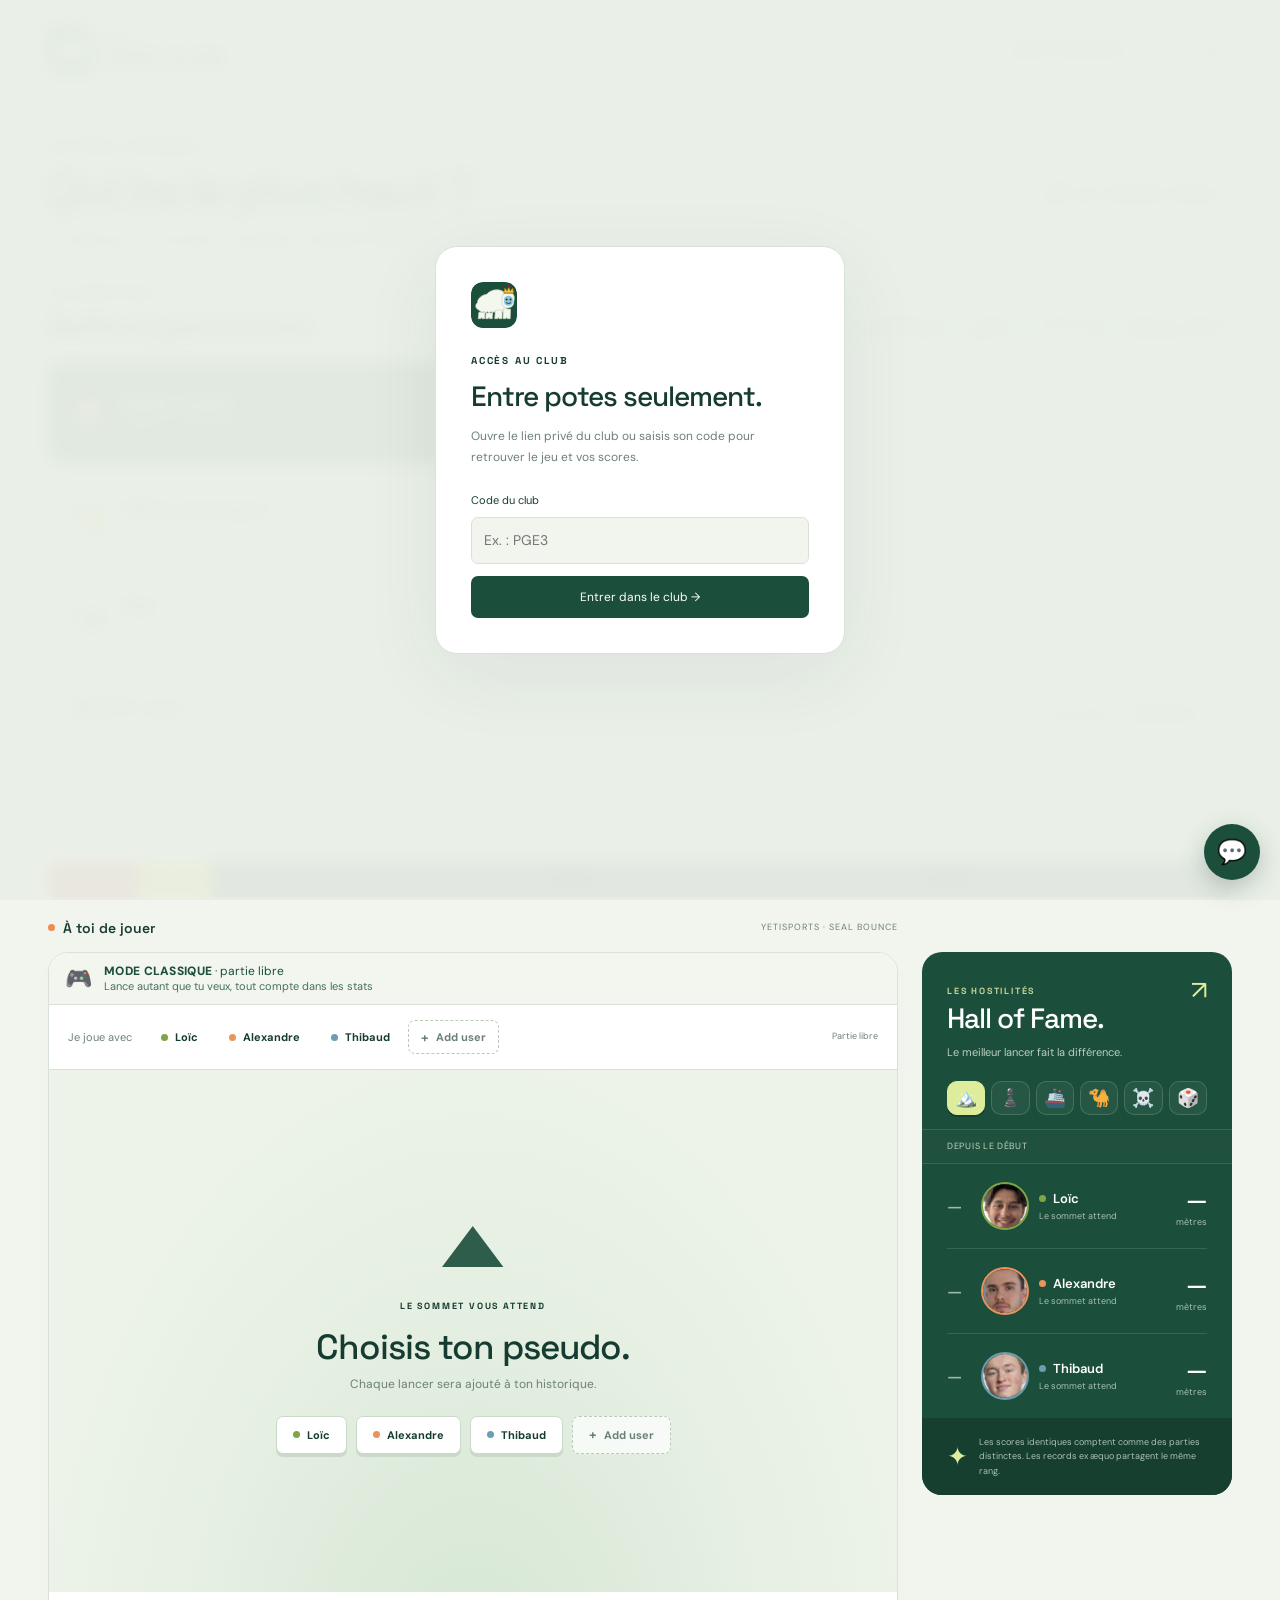
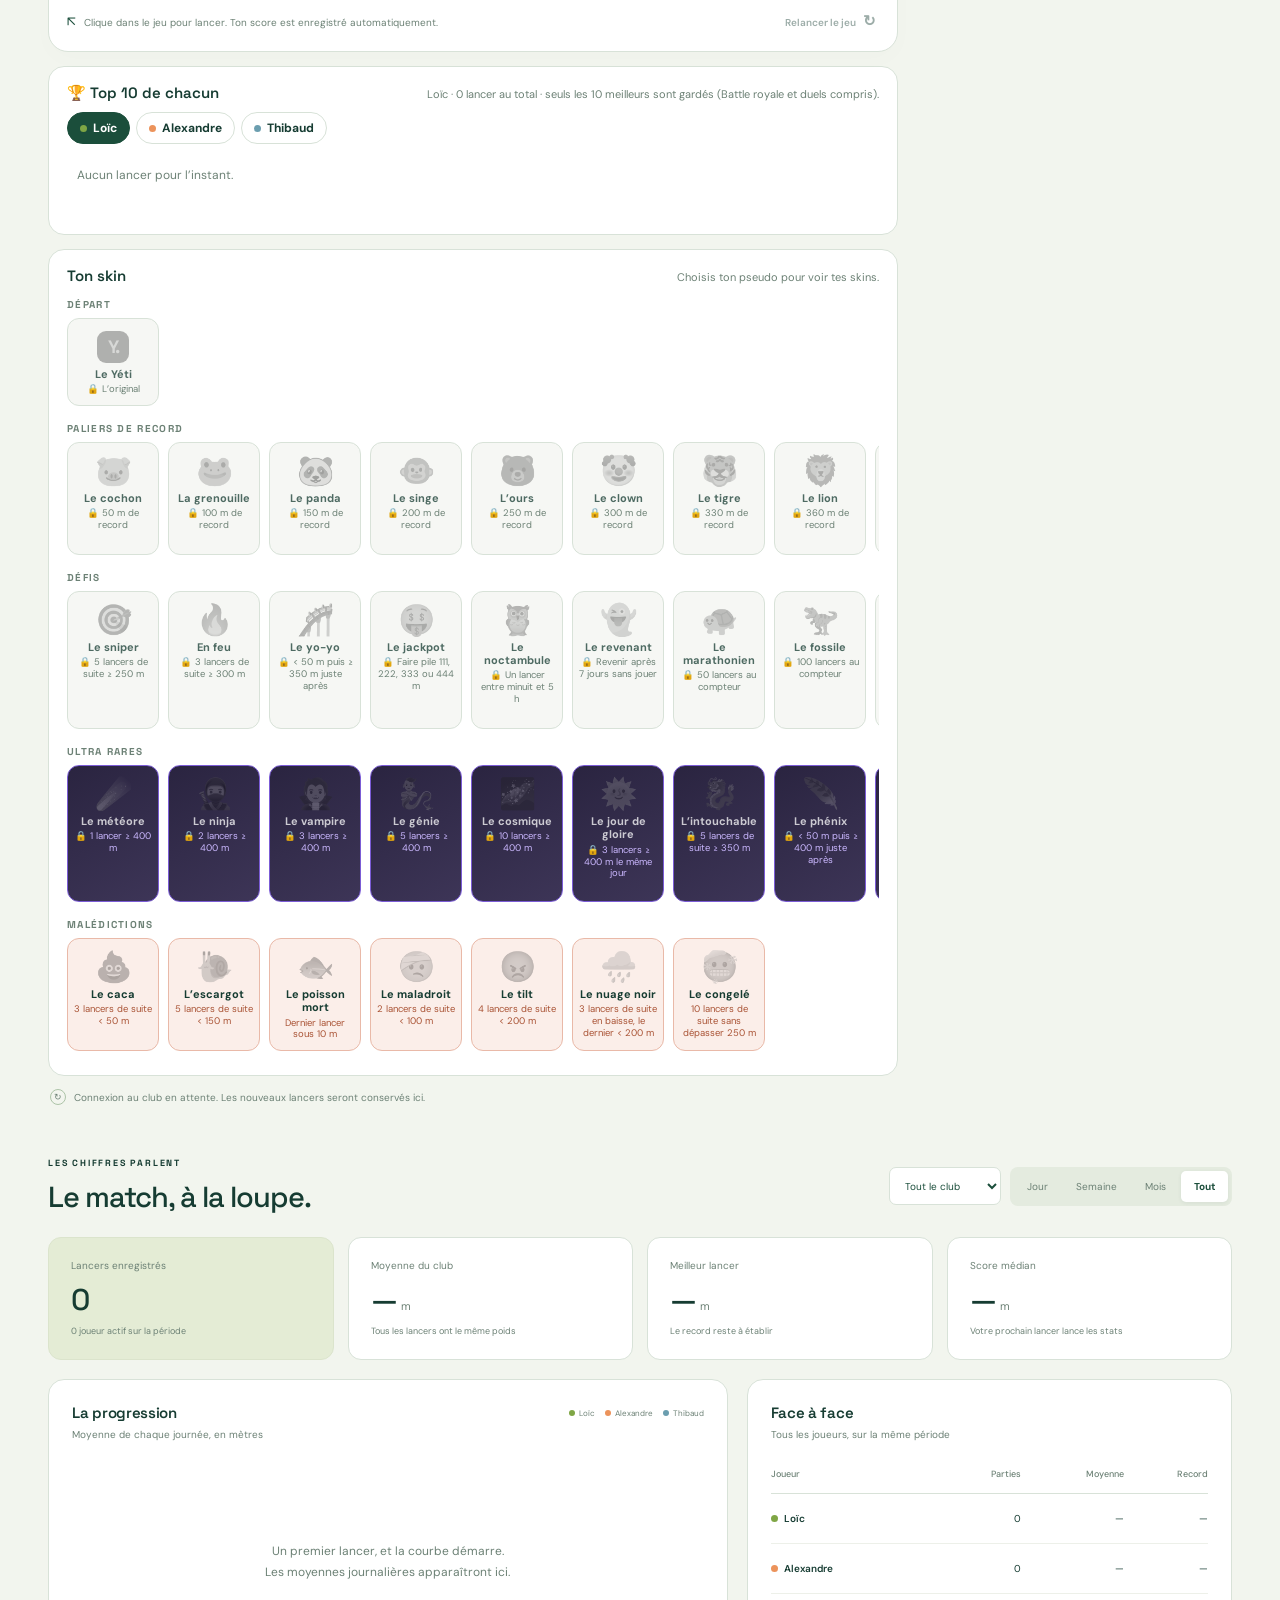
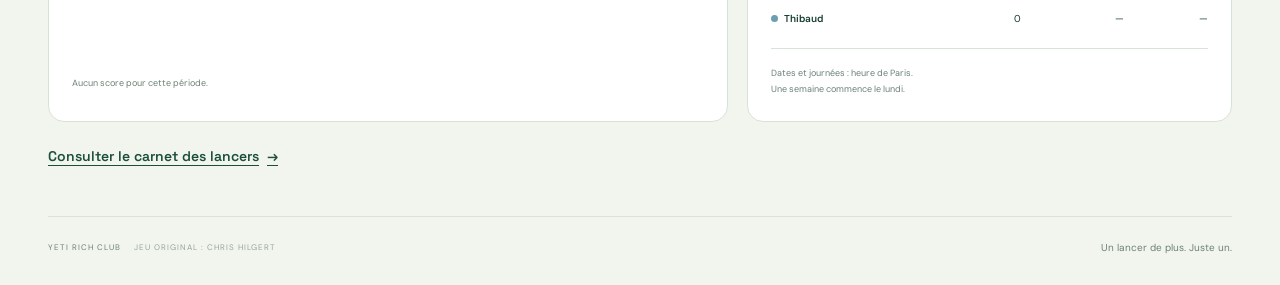
==== commit 5b3342e2: "Version 89 : nouveau jeu Risk (carte du monde, troupes animales, missions, bots) Partage du monde à " ====
--- a/index.html
+++ b/index.html
@@ -12,22 +12,26 @@
   <meta name="mobile-web-app-capable" content="yes">
   <meta name="apple-mobile-web-app-status-bar-style" content="default">
   <meta name="apple-mobile-web-app-title" content="Yeti rich club">
-  <link rel="stylesheet" href="styles.css?v=20261116-83">
+  <link rel="stylesheet" href="styles.css?v=20261121-89">
   <link rel="stylesheet" href="chess-pieces.css?v=1">
   <script>window.RufflePlayer = window.RufflePlayer || {}; window.RufflePlayer.config = {autoplay:"on",unmuteOverlay:"visible",backgroundColor:"#c9e8f7",contextMenu:"off",warnOnUnsupportedContent:false};</script>
   <script src="ruffle/ruffle.js" defer></script>
-  <script src="config.js?v=20261116-83" defer></script>
-  <script src="data-client.js?v=20261116-83" defer></script>
-  <script src="costumes.js?v=20261116-83" defer></script>
-  <script src="skins.js?v=20261116-83" defer></script>
+  <script src="config.js?v=20261121-89" defer></script>
+  <script src="data-client.js?v=20261121-89" defer></script>
+  <script src="costumes.js?v=20261121-89" defer></script>
+  <script src="skins.js?v=20261121-89" defer></script>
   <script src="chess-engine.js?v=1" defer></script>
-  <script src="games.js?v=20261116-83" defer></script>
-  <script src="camels.js?v=20261116-83" defer></script>
-  <script src="skull-icons.js?v=20261116-83" defer></script>
-  <script src="skull-art.js?v=20261116-83" defer></script>
-  <script src="skull-fx.js?v=20261116-83" defer></script>
-  <script src="skull.js?v=20261116-83" defer></script>
-  <script src="app.js?v=20261116-83" defer></script>
+  <script src="games.js?v=20261121-89" defer></script>
+  <script src="camels.js?v=20261121-89" defer></script>
+  <script src="skull-icons.js?v=20261121-89" defer></script>
+  <script src="skull-art.js?v=20261121-89" defer></script>
+  <script src="skull-fx.js?v=20261121-89" defer></script>
+  <script src="skull.js?v=20261121-89" defer></script>
+  <script src="supabase/functions/yeti-risk/engine.js?v=20261121-89" defer></script>
+  <script src="risk-map.js?v=20261121-89" defer></script>
+  <script src="risk-art.js?v=20261121-89" defer></script>
+  <script src="risk.js?v=20261121-89" defer></script>
+  <script src="app.js?v=20261121-89" defer></script>
 </head>
 <body>
   <div class="page-shell">
@@ -43,7 +47,7 @@
 <section class="compet" id="compet" aria-labelledby="compet-title">
         <div class="compet-heading"><div><p class="eyebrow">LES COMPÉTITIONS</p><h2 id="compet-title">Battle royale &amp; duels.</h2></div><p class="compet-rules">Une session officielle par jour : 10 lancers, ta moyenne fait foi. Chaque jour rapporte des points selon ton rang (10, 8, 6, 5, 4, 3, 2, 1) pour le classement du mois.</p></div>
         <div class="resume-bar" id="resume-bar" hidden role="region" aria-label="Tes parties en cours"></div>
-        <div class="compet-tabs" role="tablist"><button type="button" class="compet-tab active" role="tab" data-tab="br" aria-selected="true"><span class="ct-ico">🏟️</span><span><b>Battle royale</b><small id="ct-br-sub">Session du jour · 10 lancers</small></span></button><button type="button" class="compet-tab" role="tab" data-tab="duel" aria-selected="false"><span class="ct-ico">⚔️</span><span><b>Duels 1v1</b><small id="ct-duel-sub"><span class="ct-logos" aria-label="Yéti, échecs, bataille navale"><i title="Yéti">🏔️</i><i title="Échecs">♟️</i><i title="Bataille navale">🚢</i></span></small></span><i class="ct-badge" id="ct-duel-badge" hidden></i></button><button type="button" class="compet-tab" role="tab" data-tab="camel" aria-selected="false"><span class="ct-ico">🐪</span><span><b>Petits chameaux</b><small>Jusqu’à 4, avec des dés</small></span><i class="ct-badge" id="ct-camel-badge" hidden></i></button><button type="button" class="compet-tab" role="tab" data-tab="skull" aria-selected="false"><span class="ct-ico">☠️</span><span><b>Skull King</b><small>Jeu de plis, 2 à 9</small></span><i class="ct-badge" id="ct-skull-badge" hidden></i></button></div>
+        <div class="compet-tabs" role="tablist"><button type="button" class="compet-tab active" role="tab" data-tab="br" aria-selected="true"><span class="ct-ico">🏟️</span><span><b>Battle royale</b><small id="ct-br-sub">Session du jour · 10 lancers</small></span></button><button type="button" class="compet-tab" role="tab" data-tab="duel" aria-selected="false"><span class="ct-ico">⚔️</span><span><b>Duels 1v1</b><small id="ct-duel-sub"><span class="ct-logos" aria-label="Yéti, échecs, bataille navale"><i title="Yéti">🏔️</i><i title="Échecs">♟️</i><i title="Bataille navale">🚢</i></span></small></span><i class="ct-badge" id="ct-duel-badge" hidden></i></button><button type="button" class="compet-tab" role="tab" data-tab="camel" aria-selected="false"><span class="ct-ico">🐪</span><span><b>Petits chameaux</b><small>Jusqu’à 4, avec des dés</small></span><i class="ct-badge" id="ct-camel-badge" hidden></i></button><button type="button" class="compet-tab" role="tab" data-tab="skull" aria-selected="false"><span class="ct-ico">☠️</span><span><b>Skull King</b><small>Jeu de plis, 2 à 9</small></span><i class="ct-badge" id="ct-skull-badge" hidden></i></button><button type="button" class="compet-tab" role="tab" data-tab="risk" aria-selected="false"><span class="ct-ico">🎲</span><span><b>Risk</b><small>Conquiers le monde, 2 à 7</small></span><i class="ct-badge" id="ct-risk-badge" hidden></i></button></div>
         <div class="compet-grid">
           <article class="br-card compet-panel" data-panel="br"><div class="card-title"><div><h3>🏟️ Battle royale</h3><p id="br-date"></p></div><div class="br-tabs" id="br-tabs"><button type="button" data-br="day" class="active">Aujourd’hui</button><button type="button" data-br="month">Ce mois-ci</button></div></div>
             <div class="br-me" id="br-me"></div><div class="br-table" id="br-table"></div></article>
@@ -54,6 +58,8 @@
             <div class="camel-panel" id="camel-panel"></div></article>
           <article class="duel-card skull-card compet-panel" data-panel="skull" hidden><div class="card-title"><div><h3>☠️ Skull King</h3><p>Le jeu de plis à paris, de 2 à 9 joueurs. Parie le nombre de plis que tu vas gagner, pile poil.</p></div></div>
             <div class="camel-panel" id="skull-panel"></div></article>
+          <article class="duel-card risk-card compet-panel" data-panel="risk" hidden><div class="card-title"><div><h3>🎲 Risk</h3><p>Conquiers le monde, de 2 à 7 joueurs, bots compris. Taureaux, vaches, tigres et chars au rendez-vous.</p></div></div>
+            <div class="camel-panel" id="risk-panel"></div></article>
         </div>
       </section>
       <section class="news-ticker" aria-label="Les actus du club"><div class="ticker-label"><span class="ticker-live">EN DIRECT</span><span class="ticker-channel">YÉTI INFO</span></div><div class="ticker-viewport"><div class="ticker-track" id="ticker-track"><span class="ticker-item">Les scores arrivent…</span></div></div></section>
@@ -75,7 +81,7 @@
           <div class="last-result" id="last-result" hidden><div><p class="eyebrow" id="last-result-name">DERNIER LANCER</p><strong id="last-result-score">—</strong><span>mètres</span></div><p id="last-result-detail"></p></div>
         </div>
 
-        <aside class="leaderboard-card" aria-labelledby="leaderboard-title"><div class="board-heading"><span class="eyebrow">LES HOSTILITÉS</span><span class="tiny-symbol" aria-hidden="true">↗</span><h2 id="leaderboard-title">Hall of Fame.</h2><p id="board-sub">Le meilleur lancer fait la différence.</p></div><div class="lb-tabs" id="lb-tabs" role="tablist" aria-label="Choisir le jeu"><button type="button" class="active" data-lb="yeti" title="Yéti">🏔️</button><button type="button" data-lb="chess" title="Échecs">♟️</button><button type="button" data-lb="naval" title="Bataille navale">🚢</button><button type="button" data-lb="camel" title="Petits chameaux">🐪</button><button type="button" data-lb="skull" title="Skull King">☠️</button></div><div class="board-period" id="board-period">Depuis le début</div><div class="lb-sort" id="lb-sort" hidden></div><div class="lb-highlights" id="lb-highlights" hidden></div><div id="leaderboard" class="leaderboard"></div><details class="lb-history" id="lb-history" hidden><summary>Dernières parties</summary><div id="lb-history-list"></div></details><div class="board-bottom"><span aria-hidden="true">✦</span><p id="board-note">Les scores identiques comptent comme des parties distinctes. Les records ex æquo partagent le même rang.</p></div></aside>
+        <aside class="leaderboard-card" aria-labelledby="leaderboard-title"><div class="board-heading"><span class="eyebrow">LES HOSTILITÉS</span><span class="tiny-symbol" aria-hidden="true">↗</span><h2 id="leaderboard-title">Hall of Fame.</h2><p id="board-sub">Le meilleur lancer fait la différence.</p></div><div class="lb-tabs" id="lb-tabs" role="tablist" aria-label="Choisir le jeu"><button type="button" class="active" data-lb="yeti" title="Yéti">🏔️</button><button type="button" data-lb="chess" title="Échecs">♟️</button><button type="button" data-lb="naval" title="Bataille navale">🚢</button><button type="button" data-lb="camel" title="Petits chameaux">🐪</button><button type="button" data-lb="skull" title="Skull King">☠️</button><button type="button" data-lb="risk" title="Risk">🎲</button></div><div class="board-period" id="board-period">Depuis le début</div><div class="lb-sort" id="lb-sort" hidden></div><div class="lb-highlights" id="lb-highlights" hidden></div><div id="leaderboard" class="leaderboard"></div><details class="lb-history" id="lb-history" hidden><summary>Dernières parties</summary><div id="lb-history-list"></div></details><div class="board-bottom"><span aria-hidden="true">✦</span><p id="board-note">Les scores identiques comptent comme des parties distinctes. Les records ex æquo partagent le même rang.</p></div></aside>
       </section>
 
       <section class="analytics" aria-labelledby="analytics-title">
--- a/styles.css
+++ b/styles.css
@@ -1002,6 +1002,8 @@
 .skb-card.win .skc{box-shadow:0 0 0 3px #ffd54a,0 0 20px #ffd54acc}
 .skb-card.gone{opacity:.35;filter:grayscale(1)}
 .skb-card.collect{animation:skbCollect .9s cubic-bezier(.5,0,.3,1) forwards}
+.skb-card.shift{animation:skbShift .8s cubic-bezier(.5,0,.3,1) both}
+@keyframes skbShift{from{left:var(--xf);top:var(--yf)}to{left:var(--x0);top:var(--y0)}}
 @keyframes skbCollect{from{left:var(--x0);top:var(--y0)}to{left:var(--x1);top:var(--y1);opacity:0;transform:translate(-50%,-50%) scale(.35)}}
 .skb-extra{position:absolute;top:-6px;right:-4px;font-style:normal;font-size:10px;font-weight:800;background:#c94a3a;color:#fff;border-radius:999px;padding:1px 5px}
 @keyframes skbDrop{from{opacity:0;transform:translate(-50%,-80%) scale(1.15)}}
@@ -1210,3 +1212,127 @@
 @keyframes skSpin{to{transform:rotate(360deg)}}
 .skb-seat{background:#04161fdd;border-color:#3de0ff66;box-shadow:0 0 14px #3de0ff33}
 @media(prefers-reduced-motion:reduce){.skb-table::before,.skb-felt::after{animation:none}}
+/* Skull King : menu « Dernier pli » */
+.skb-top{position:relative}
+.skb-tools button.on{background:#e8b53a;color:#241a08}
+.skb-lastpli{position:absolute;right:12px;top:100%;z-index:45;margin-top:6px;padding:10px 12px;border-radius:12px;background:#04161ff2;border:1.5px solid #3de0ff88;box-shadow:0 10px 24px #000b;max-width:calc(100% - 24px)}
+.skb-lastpli>b{display:block;margin-bottom:8px;font:800 13px var(--body,inherit);color:#c9f7ff}
+.skb-lp-cards{display:flex;gap:8px;overflow-x:auto;padding-bottom:2px}
+.skb-lp-cards>div{display:grid;justify-items:center;gap:3px;flex:none}
+.skb-lp-cards small{font:700 10px var(--body,inherit);color:#c9f7ff;max-width:60px;overflow:hidden;text-overflow:ellipsis;white-space:nowrap}
+.skb-lp-cards .skc{width:52px;height:76px}
+.skb-lp-cards .win .skc{box-shadow:0 0 0 3px #ffd54a,0 0 12px #ffd54a99}
+/* ---------- Risk ---------- */
+.rk-botrow{display:flex;align-items:center;gap:8px;flex-wrap:wrap;margin:10px 0 6px}
+.rk-botrow>button{width:34px;height:34px;border-radius:50%;font-weight:800;font-size:18px;padding:0}
+.rk-botrow>b{min-width:18px;text-align:center;font-size:18px}
+.rk-botrow label{margin-left:6px;font-size:14px}
+.rk-check{display:flex;gap:8px;align-items:center;font-size:14px;margin:4px 0 10px}
+.cam-chip.out{opacity:.45;text-decoration:line-through}
+.board-stage.rk-stage{background:radial-gradient(ellipse at 50% 20%,#123a5c,#07131f 75%);color:#eef4fa;padding:0;overflow:hidden}
+.board-stage.rk-stage.rk-full{position:fixed;inset:0;z-index:55;border-radius:0;overflow:auto;min-height:100%}
+.rk-lobby{padding:16px;display:grid;gap:12px}
+.rk-lobby-acts{display:flex;gap:10px;flex-wrap:wrap}
+.rk-top{display:flex;align-items:center;gap:10px;padding:8px 10px;background:#0006;flex-wrap:wrap}
+.rk-title{font-size:17px;color:#ffe08a;letter-spacing:.5px}
+.rk-round{font-size:13px;opacity:.85;background:#fff1;padding:3px 9px;border-radius:99px}
+.rk-top-acts{margin-left:auto;display:flex;gap:6px}
+.rk-top-acts button,.rk-acts button{background:#ffffff1a;color:#fff;border:1px solid #ffffff33;border-radius:10px;padding:6px 10px;font-weight:700;cursor:pointer}
+.rk-acts button.go{background:linear-gradient(#ffd75a,#e8a800);color:#2a1a00;border-color:#ffe9a0}
+.rk-acts button.on{background:#ffd23a;color:#2a1a00}
+.rk-acts button:disabled{opacity:.4;cursor:default}
+.rk-status{padding:8px 10px;min-height:44px;background:linear-gradient(#ffffff10,#0000)}
+.rk-st{display:flex;align-items:center;gap:10px;flex-wrap:wrap;font-size:14px}
+.rk-st.mine{color:#fff3c4}
+.rk-acts{display:flex;gap:6px;flex-wrap:wrap;align-items:center;margin-left:auto}
+.rk-step b{min-width:28px;text-align:center;font-size:18px}
+.rk-boss{margin-left:0}
+.rk-main{display:grid;grid-template-columns:minmax(0,1fr) 220px;gap:8px;padding:0 8px 10px}
+.rk-mapwrap{position:relative;overflow:auto;border-radius:12px;-webkit-overflow-scrolling:touch}
+.rk-map3d{transform:perspective(1600px) rotateX(13deg) scale(.985);transform-origin:50% 70%;transition:transform .6s;filter:drop-shadow(0 18px 18px #0009)}
+.rk-full .rk-map3d{transform:perspective(2000px) rotateX(10deg)}
+.rk-map{display:block;width:100%;height:auto;border-radius:14px;border:2px solid #8fc7ee55;user-select:none;-webkit-user-select:none}
+.rk-waves{animation:rkWaves 7s linear infinite}
+@keyframes rkWaves{to{transform:translateX(40px)}}
+.rk-sides path{opacity:.9}.rk-sides2 path{opacity:.75}
+.rk-land{stroke:#fff9;stroke-width:.6;stroke-linejoin:round;cursor:pointer;transition:fill .6s,opacity .3s,filter .3s}
+.rk-land:hover{filter:brightness(1.15)}
+.rk-land.can{stroke:#fff;stroke-width:1.4;animation:rkCan 1.4s ease-in-out infinite}
+@keyframes rkCan{50%{filter:brightness(1.3)}}
+.rk-land.dim{opacity:.5}
+.rk-land.free{stroke:#8c826a}
+.rk-land.sel{stroke:#ffd23a;stroke-width:2.6;filter:url(#rk-glow) brightness(1.2)}
+.rk-land.boom{animation:rkBoom .9s ease-out}
+@keyframes rkBoom{0%{filter:brightness(2.4)}100%{filter:none}}
+.rk-shine path{fill:url(#rk-shine)}
+.rk-link{fill:none;stroke:#cfeaff;stroke-width:1;stroke-dasharray:3 3;opacity:.7}
+.rk-arrow{fill:none;stroke-width:3.2;stroke-linecap:round}
+.rk-arrow.attack{stroke:#ffd23a;stroke-dasharray:8 5;animation:rkDash .6s linear infinite}
+.rk-arrow.move{stroke:#bff0ff;stroke-dasharray:6 4;animation:rkDash .8s linear infinite}
+.rk-arrow.live{stroke-width:4.5}
+@keyframes rkDash{to{stroke-dashoffset:-13}}
+.rk-tkw{cursor:pointer}
+.rk-tk text{font:800 9px system-ui,sans-serif;fill:#fff;paint-order:stroke;stroke:#0008;stroke-width:1.5px}
+.rk-tk rect{filter:drop-shadow(0 1.5px 1px #0009)}
+.rk-tkw.plus .rk-tk rect{stroke:#ffd23a;stroke-width:1.4}
+.rk-plus{font:900 9px system-ui;fill:#ffe08a;paint-order:stroke;stroke:#000a;stroke-width:2px}
+.rk-float{font:900 13px system-ui;paint-order:stroke;stroke:#000b;stroke-width:3px;animation:rkFloat 1.6s ease-out forwards}
+.rk-float.loss{fill:#ff6b6b}.rk-float.gain{fill:#8dff9a}.rk-float.info{fill:#fff;font-size:9px}
+@keyframes rkFloat{0%{opacity:0;transform:translateY(6px)}15%{opacity:1}100%{opacity:0;transform:translateY(-22px)}}
+.rk-flag-in{animation:rkFlag 1.7s cubic-bezier(.3,1.6,.5,1) forwards}
+@keyframes rkFlag{0%{transform:translateY(-60px);opacity:0}30%{transform:none;opacity:1}85%{opacity:1}100%{opacity:0}}
+.rk-dice{position:absolute;left:50%;top:10px;transform:translateX(-50%);background:#0b1622e6;border:1px solid #ffffff33;border-radius:14px;padding:10px 14px;display:grid;gap:6px;justify-items:center;z-index:5;box-shadow:0 10px 30px #000a;min-width:220px}
+.rk-dice[hidden]{display:none}
+.rk-dice-row{display:flex;gap:8px;align-items:center}
+.rk-dice-row b{font-size:12px;color:var(--c);min-width:70px;text-align:right}
+.rk-dice-vs{font-size:14px;line-height:1}
+.rk-dice-res{display:flex;gap:10px;font-weight:800;font-size:13px}.rk-dice-res .bad{color:#ff8a8a}
+.rk-die{width:30px;height:30px;border-radius:7px;display:grid;grid-template-columns:repeat(3,1fr);grid-template-rows:repeat(3,1fr);padding:4px;box-shadow:inset 0 -3px 0 #0003,0 3px 6px #0008}
+.rk-die i{border-radius:50%;margin:1.5px}.rk-die i.on{background:currentColor}
+.rk-die.att{background:linear-gradient(#ff6a5c,#c92a1f);color:#fff}
+.rk-die.def{background:linear-gradient(#fff,#d8dde3);color:#1d2a38}
+.rk-die.gold{background:linear-gradient(#ffe680,#d99a00);color:#4a2c00}
+.rk-dice.roll .rk-die{animation:rkRoll .7s cubic-bezier(.2,.8,.3,1.2) both;animation-delay:calc(var(--i) * 70ms)}
+@keyframes rkRoll{0%{transform:translateY(-40px) rotate(calc(var(--r) * 8)) scale(.5);opacity:0}60%{transform:translateY(4px) rotate(calc(var(--r) * -.5)) scale(1.1);opacity:1}100%{transform:rotate(var(--r)) scale(1)}}
+.rk-banner{position:absolute;left:50%;top:42%;transform:translate(-50%,-50%);background:#000c;border:2px solid #ffd23a88;border-radius:16px;padding:12px 22px;font:900 20px system-ui;text-align:center;z-index:6;pointer-events:none;display:grid;gap:2px}
+.rk-banner small{font-size:13px;opacity:.85;font-weight:700}
+.rk-banner[hidden]{display:none}
+.rk-banner.show{animation:rkPop .45s cubic-bezier(.2,1.4,.4,1)}
+@keyframes rkPop{0%{transform:translate(-50%,-50%) scale(.4);opacity:0}}
+.rk-tip{position:absolute;background:#0b1622f0;border:1px solid #ffffff33;border-radius:10px;padding:6px 9px;display:grid;gap:1px;font-size:12px;pointer-events:none;z-index:7;max-width:200px}
+.rk-tip[hidden]{display:none}.rk-tip small{opacity:.7}
+.rk-side{display:grid;gap:8px;align-content:start}
+.rk-pls{display:grid;gap:6px}
+.rk-pl{display:flex;gap:8px;align-items:center;background:#ffffff0f;border-left:4px solid var(--c);border-radius:10px;padding:6px 8px}
+.rk-pl.turn{background:#ffd23a22;box-shadow:0 0 0 1px #ffd23a88}
+.rk-pl.me b{text-decoration:underline}
+.rk-pl.out{opacity:.45}
+.rk-av{width:30px;height:30px;display:grid;place-items:center;font-size:20px;flex:none}
+.rk-av>*{width:30px;height:30px}
+.rk-pn{display:grid;min-width:0}.rk-pn b{font-size:13px;overflow:hidden;text-overflow:ellipsis;white-space:nowrap}.rk-pn small{font-size:11px;opacity:.8}
+.rk-conts{color:#ffe08a}
+.rk-legend{font-size:12px;opacity:.9;background:#ffffff0d;border-radius:10px;padding:8px;line-height:1.7}
+.rk-legend svg{vertical-align:-3px}
+.rk-sheet{position:absolute;inset:0;background:#0009;z-index:20;display:grid;place-items:center;padding:12px}
+.rk-sheet[hidden]{display:none}
+.rk-sheet-in{background:#14263a;border:1px solid #ffffff33;border-radius:16px;padding:16px;max-width:560px;width:100%;max-height:90%;overflow:auto;position:relative;box-shadow:0 20px 50px #000c}
+.rk-sheet-in h4{margin:0 0 6px;font-size:18px;color:#ffe08a}
+.rk-x{position:absolute;right:10px;top:10px;background:none;border:0;color:#fff;font-size:18px;cursor:pointer}
+.rk-note{font-size:13px;opacity:.85}
+.rk-cards{display:flex;flex-wrap:wrap;gap:8px;margin:10px 0}
+.rk-card{width:96px;height:132px;border-radius:10px;background:linear-gradient(#fbf1d6,#e7d3a0);color:#3a2a12;border:2px solid #b8955a;display:grid;justify-items:center;align-content:center;gap:4px;padding:6px;cursor:pointer;position:relative;transition:transform .15s}
+.rk-card b{font-size:11px;text-align:center;line-height:1.15}.rk-card small{font-size:10px;opacity:.7}
+.rk-card i{position:absolute;top:4px;right:6px;font-size:9px;font-style:normal;background:#3fb25c;color:#fff;border-radius:6px;padding:0 4px}
+.rk-card.on{transform:translateY(-8px);border-color:#ffd23a;box-shadow:0 0 0 3px #ffd23a88}
+.rk-card-ic{font-size:36px;line-height:1}
+.rk-mis{display:grid;gap:8px;padding:0;list-style:none}.rk-mis li{background:#ffffff10;border-radius:10px;padding:8px;display:grid;gap:2px}.rk-mis span{font-size:12px;color:#8dff9a}
+.rk-help{display:grid;gap:6px;padding-left:18px;font-size:13px}
+.rk-busy .rk-status{opacity:.6;pointer-events:none}
+@media (max-width:820px){
+  .rk-main{grid-template-columns:1fr}
+  .rk-map{min-width:760px}
+  .rk-map3d{transform:perspective(1400px) rotateX(9deg)}
+  .rk-side{grid-template-columns:1fr}
+  .rk-pls{grid-template-columns:repeat(auto-fill,minmax(150px,1fr))}
+  .rk-top-acts{margin-left:0}
+}
